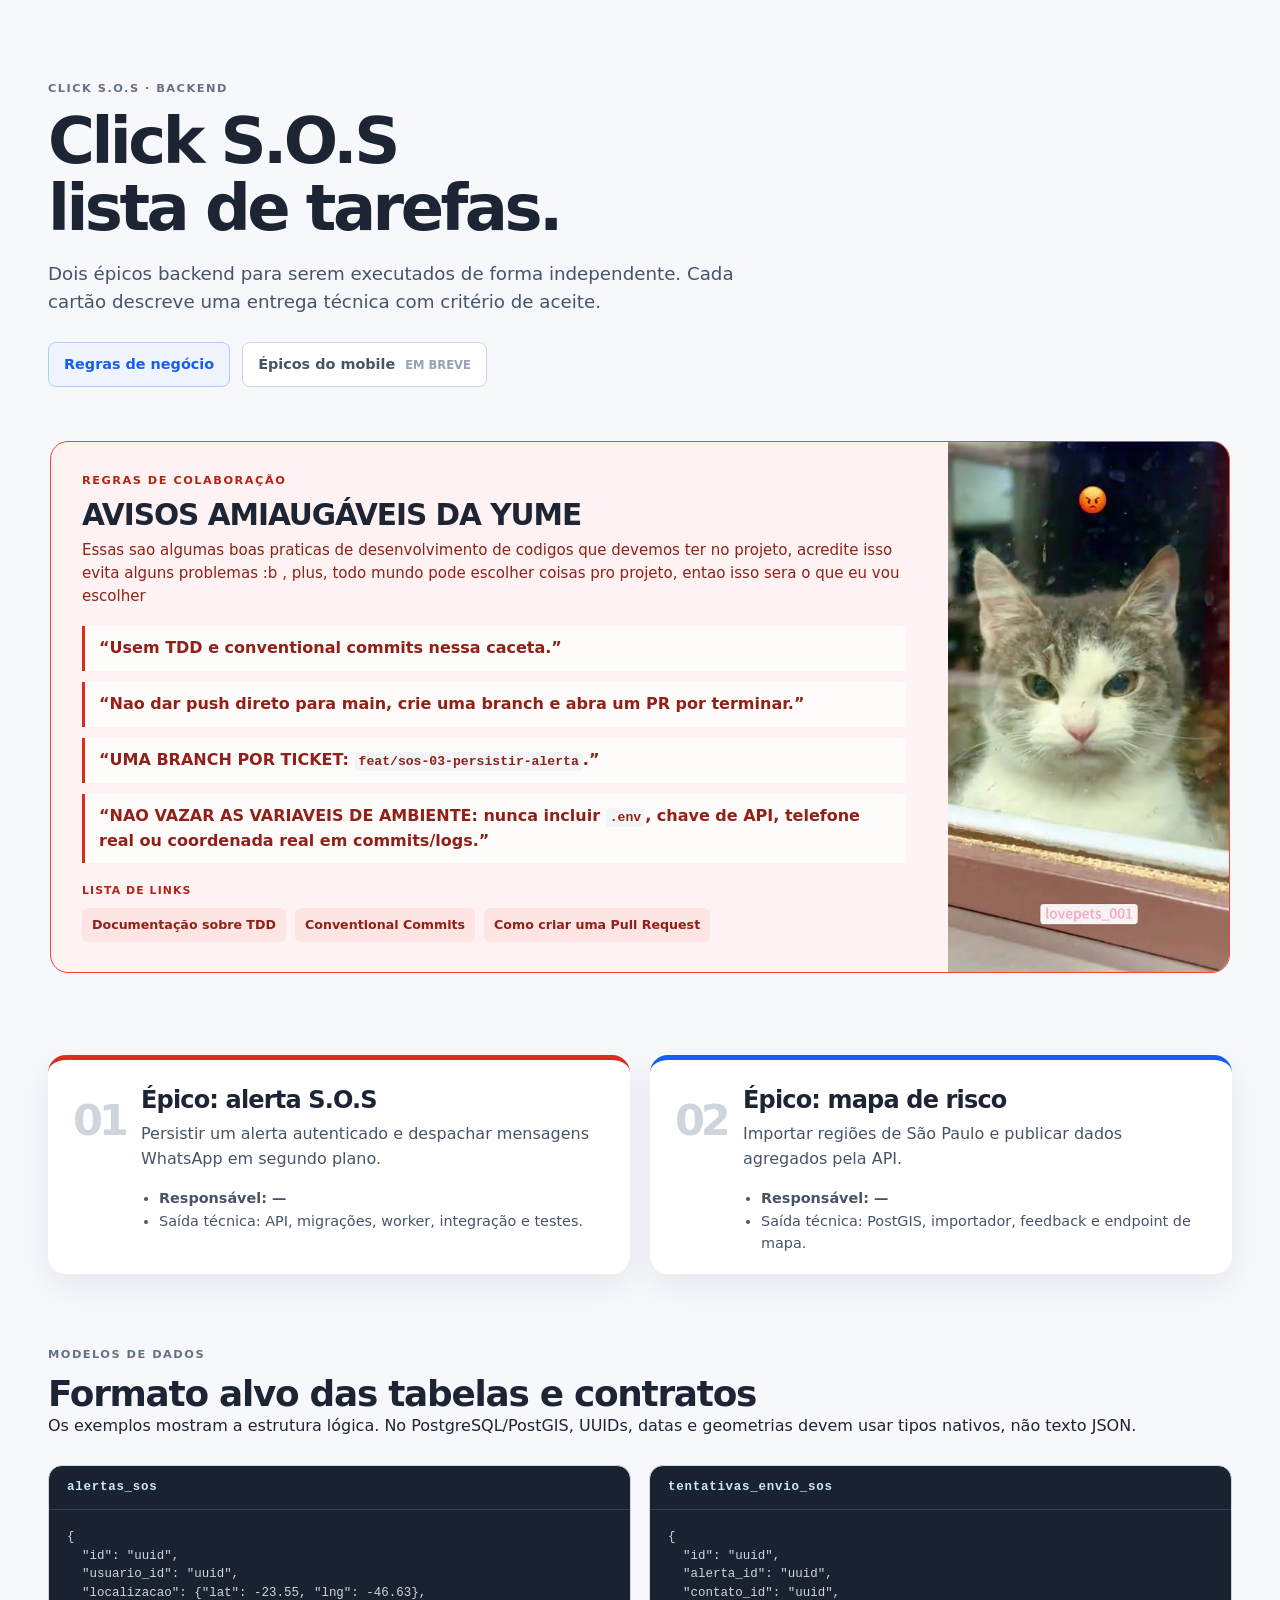
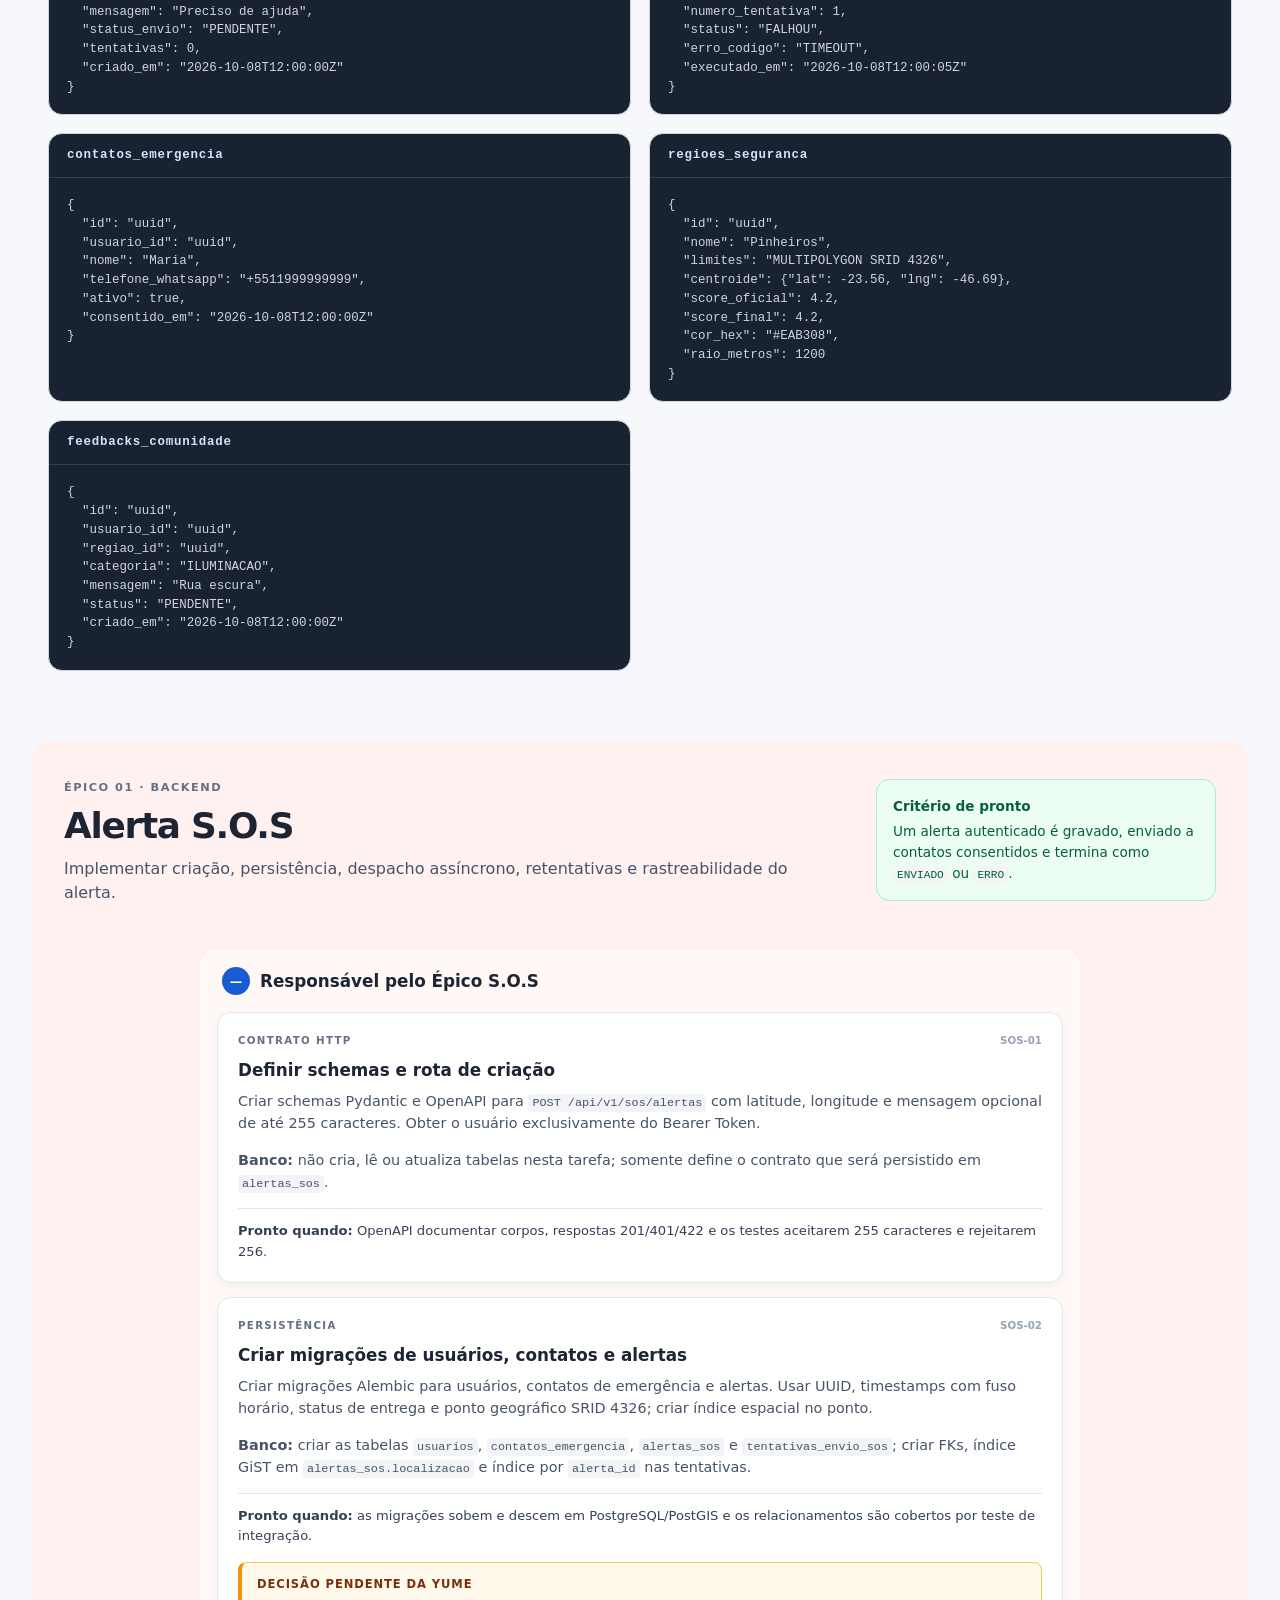
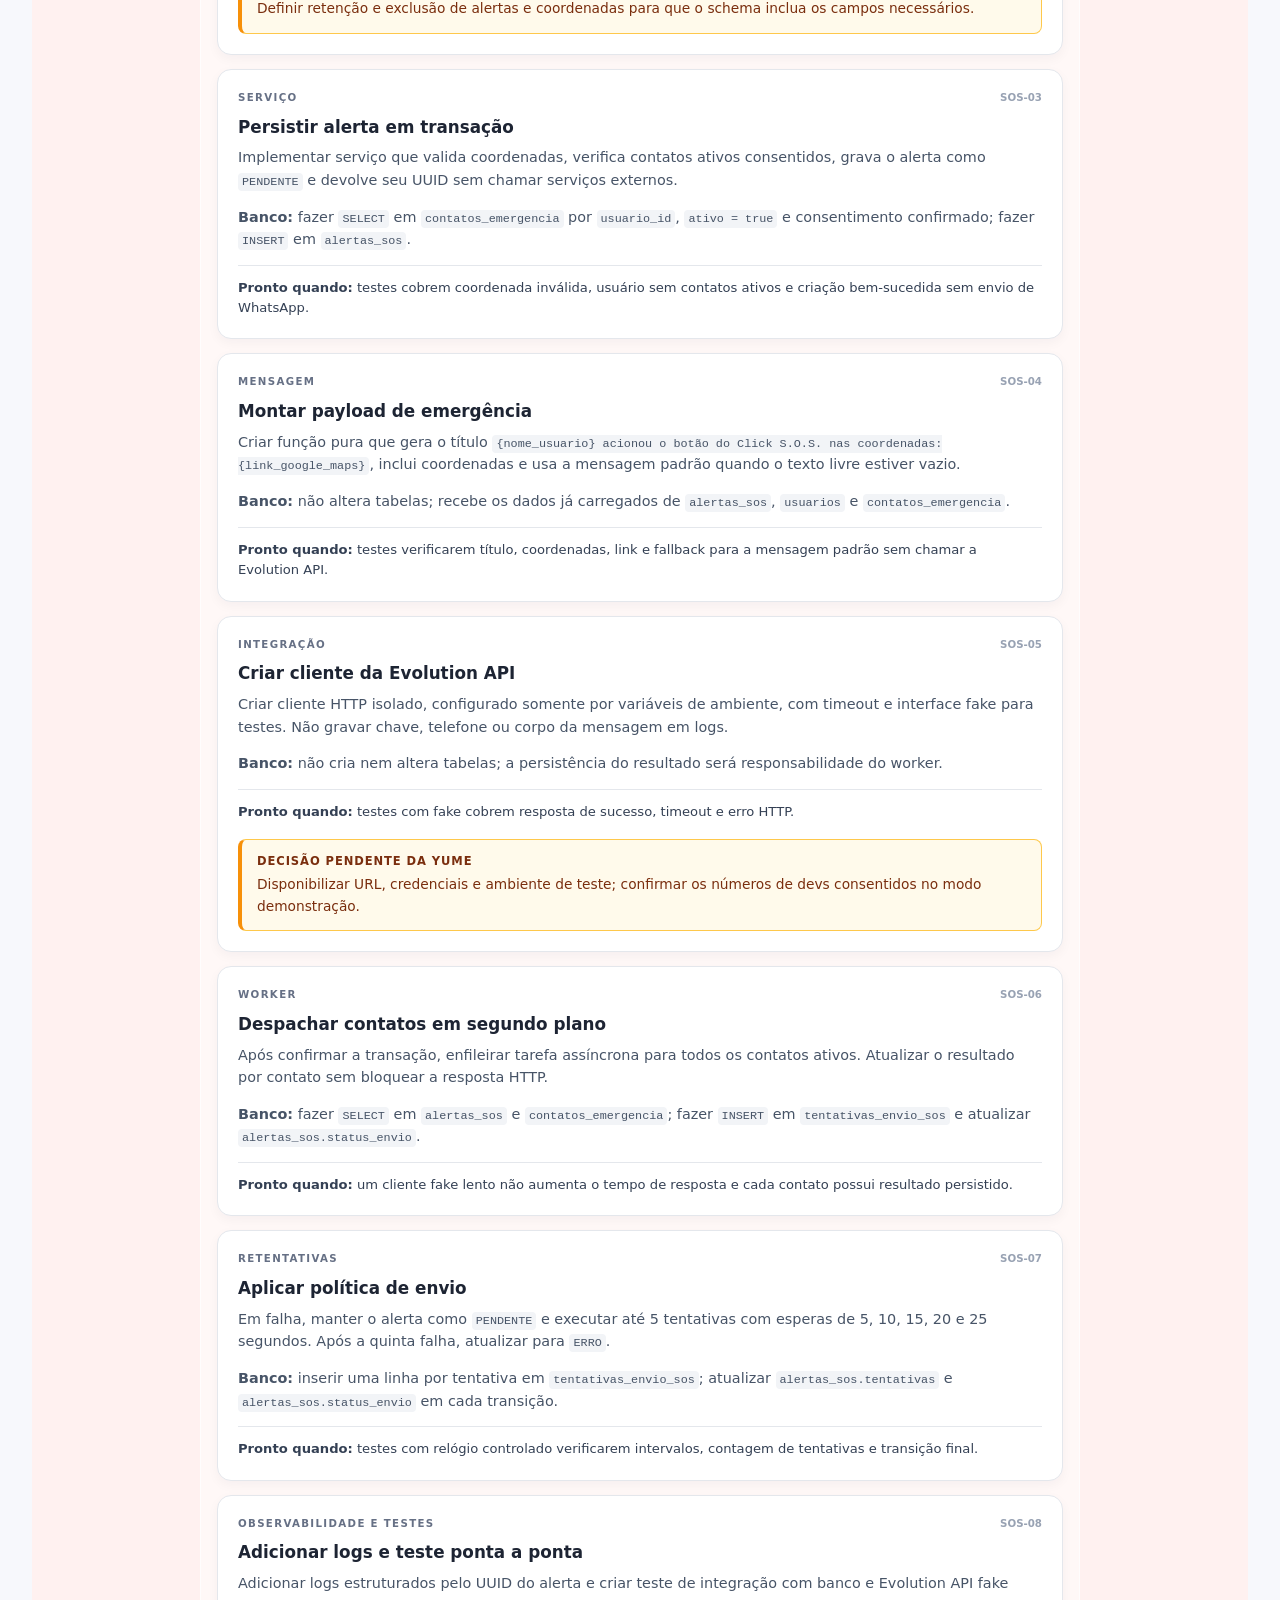
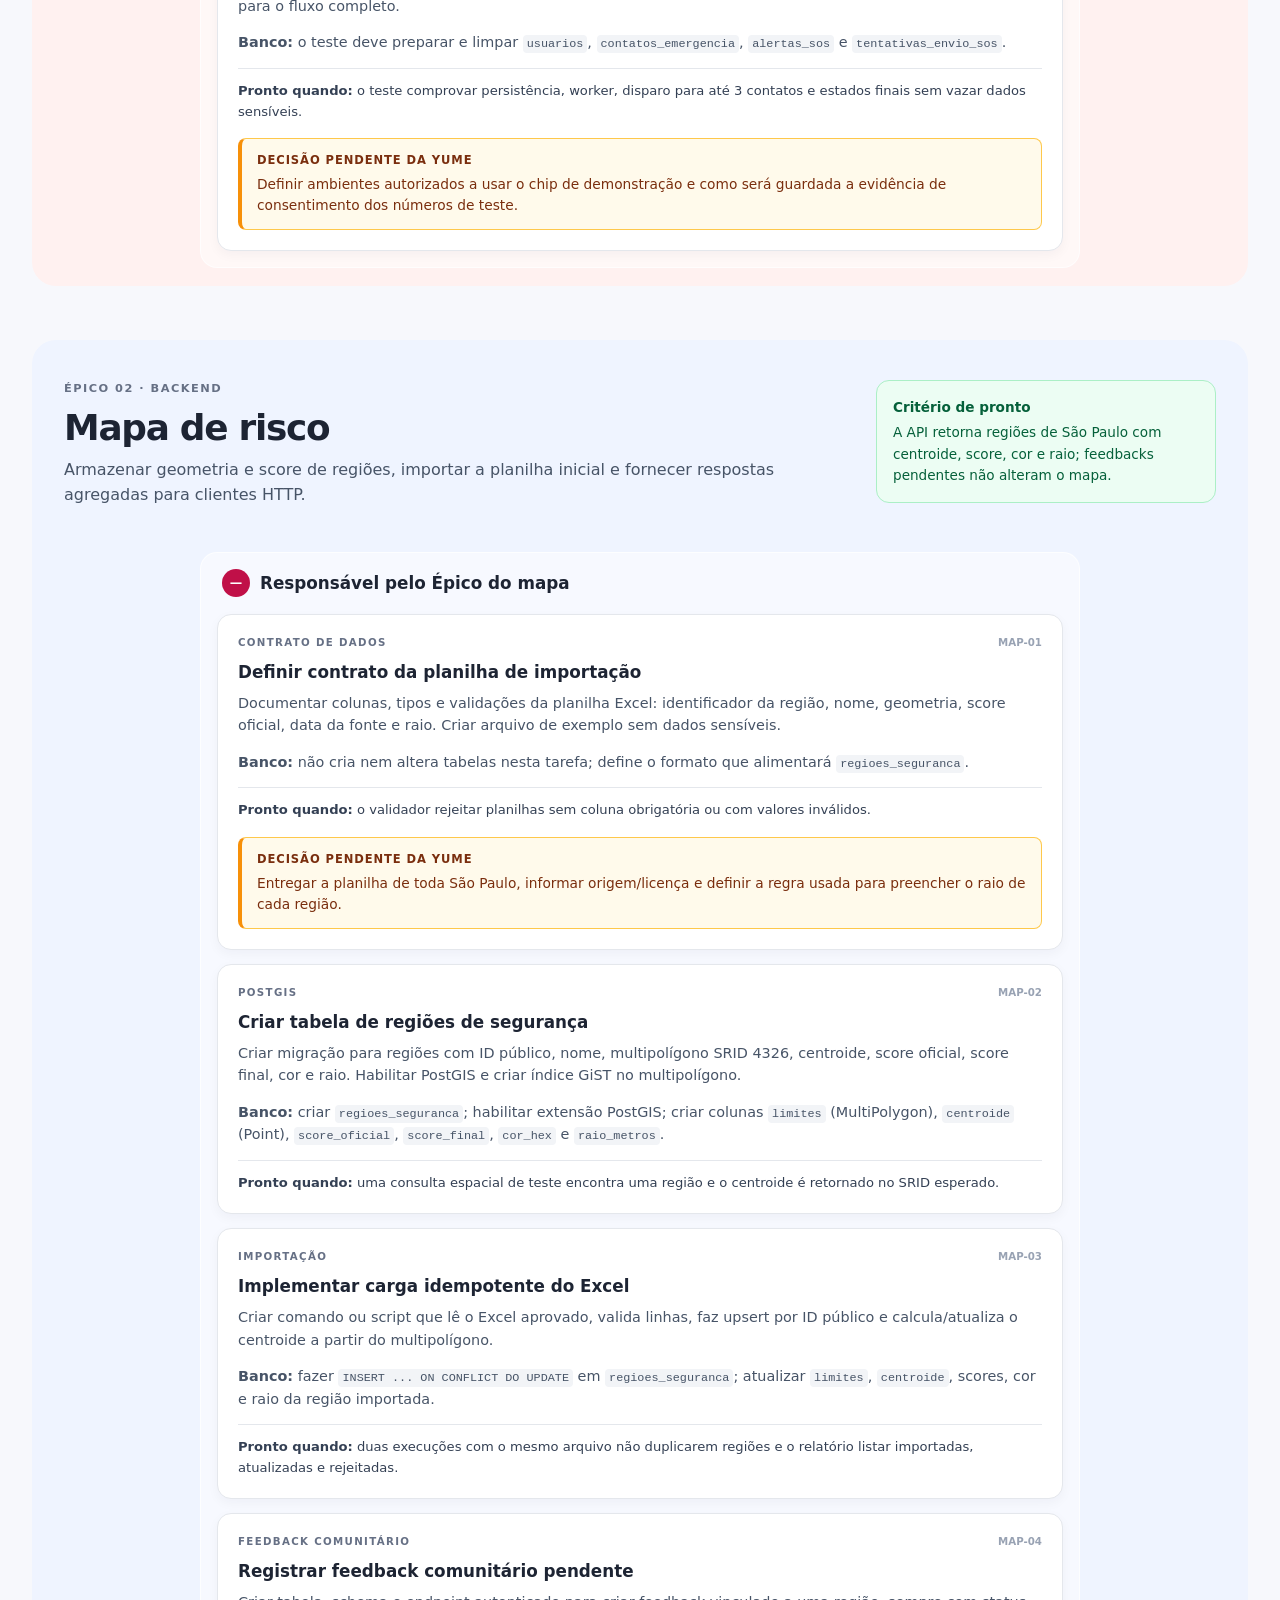
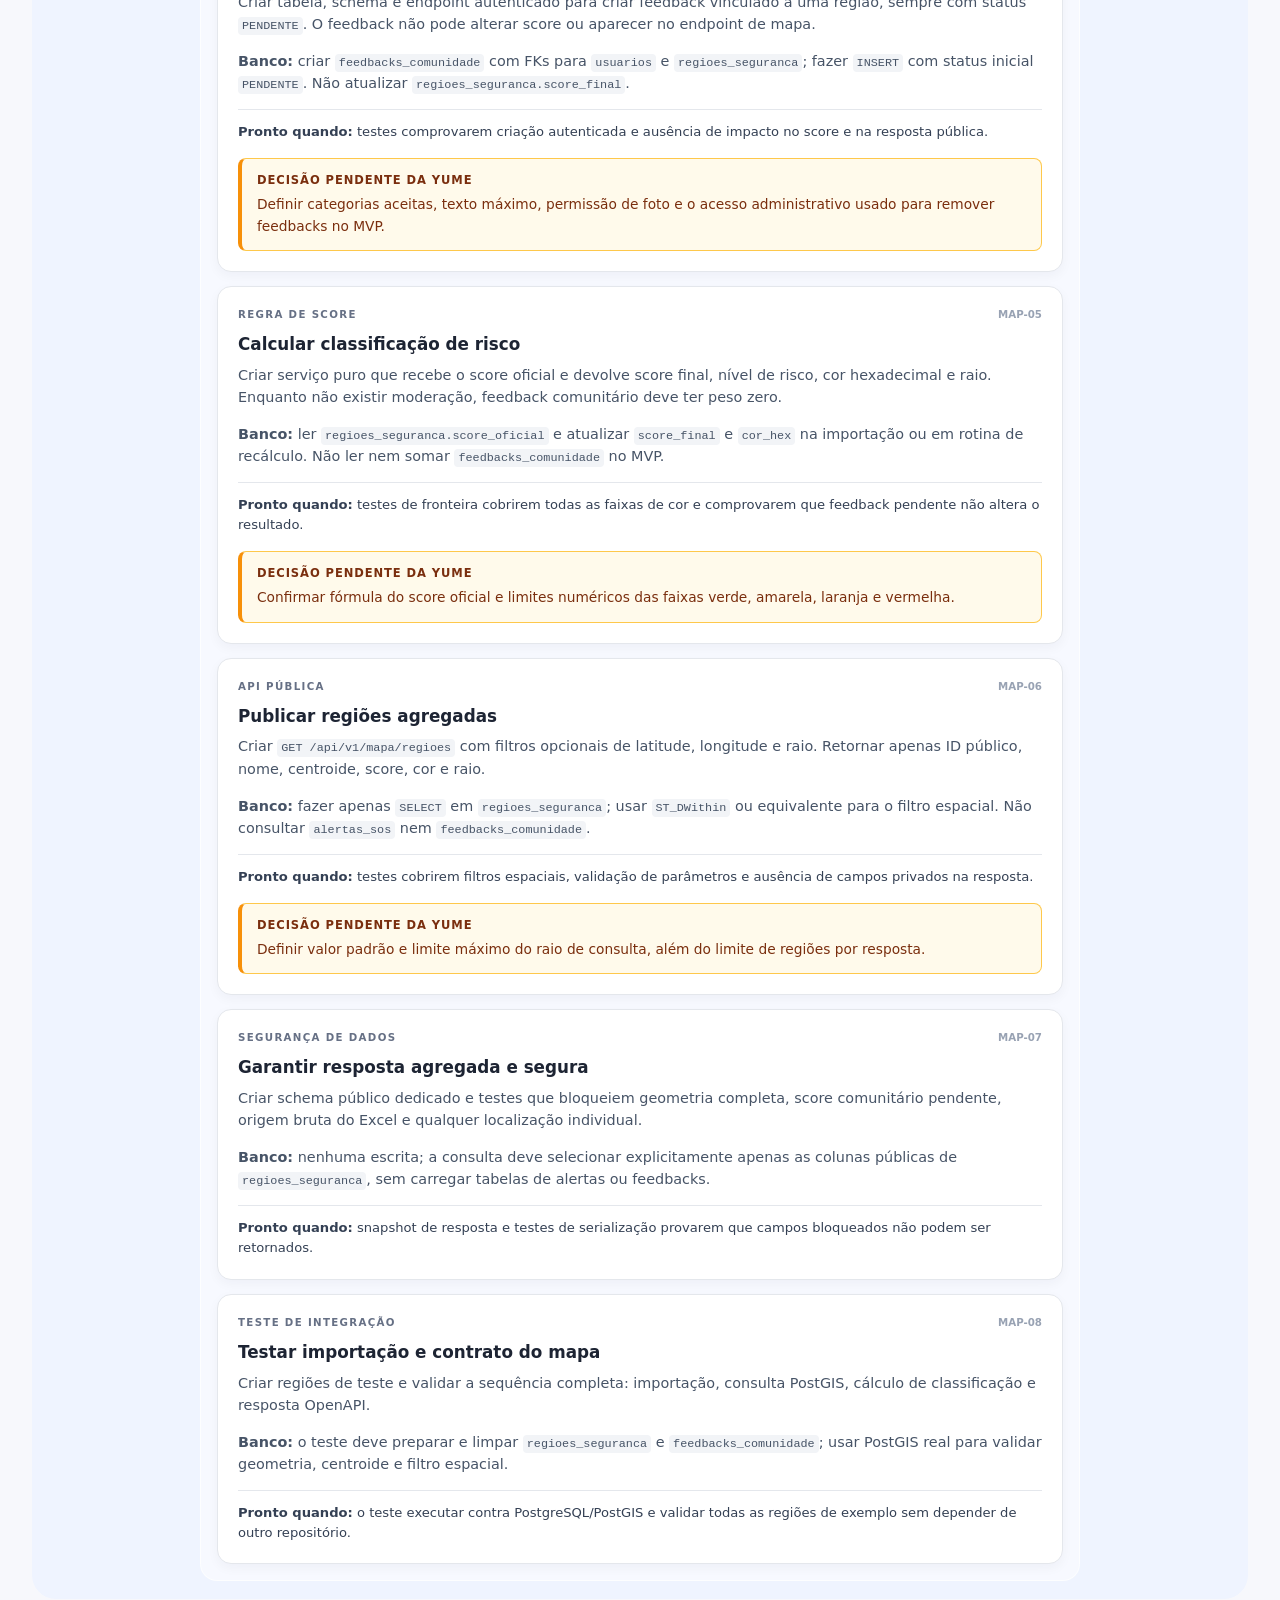
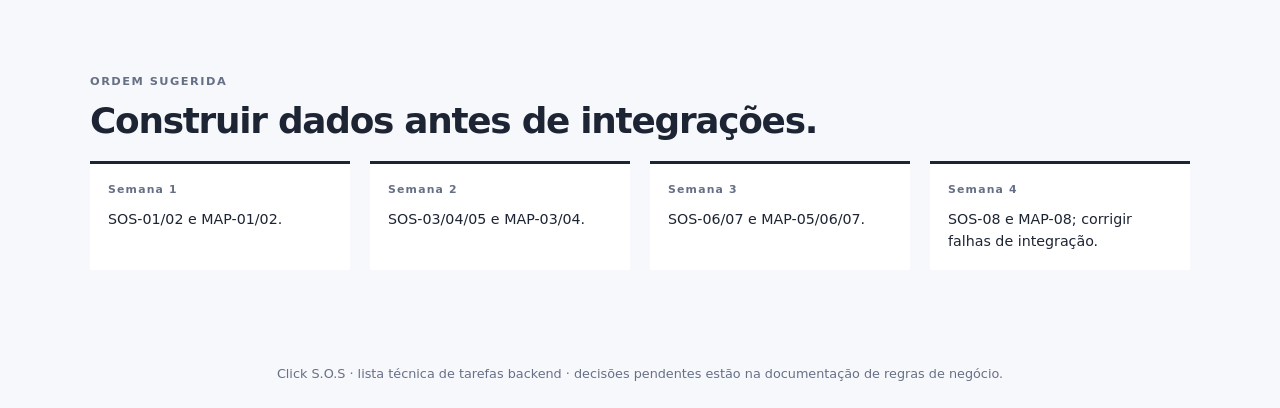
==== docs/index.html @ 384cfb2d "docs: define SOS message rules" ====
<!doctype html>
<html lang="pt-BR">
  <head>
    <meta charset="utf-8" />
    <meta name="viewport" content="width=device-width, initial-scale=1" />
    <title>Click S.O.S lista de tarefas</title>
    <link rel="stylesheet" href="styles.css" />
  </head>
  <body>
    <header class="hero">
      <p class="eyebrow">CLICK S.O.S · BACKEND</p>
      <h1>Click S.O.S<br />lista de tarefas.</h1>
      <p class="intro">Dois épicos backend para serem executados de forma independente. Cada cartão descreve uma entrega técnica com critério de aceite.</p>
      <nav class="document-links" aria-label="Documentações do projeto">
        <a href="business-rules.html">Regras de negócio</a>
        <a class="placeholder-link" href="#epicos-mobile">Épicos do mobile <span>em breve</span></a>
      </nav>
    </header>

    <main>
      <section class="yume-notice" aria-labelledby="yume-notice-title">
        <div class="yume-notice-content">
          <p class="eyebrow">REGRAS DE COLABORAÇÃO</p>
          <h2 id="yume-notice-title">AVISOS AMIAUGÁVEIS DA YUME</h2>
          <p class="yume-intro">Essas sao algumas boas praticas de desenvolvimento de codigos que devemos ter no projeto, acredite isso evita alguns problemas :b , plus, todo mundo pode escolher coisas pro projeto, entao isso sera o que eu vou escolher</p>
          <blockquote>“Usem TDD e conventional commits nessa caceta.”</blockquote>
          <blockquote>“Nao dar push direto para main, crie uma branch e abra um PR por terminar.”</blockquote>
          <blockquote>“UMA BRANCH POR TICKET: <code>feat/sos-03-persistir-alerta</code>.”</blockquote>
          <blockquote>“NAO VAZAR AS VARIAVEIS DE AMBIENTE: nunca incluir <code>.env</code>, chave de API, telefone real ou coordenada real em commits/logs.”</blockquote>
          <p class="links-label">LISTA DE LINKS</p>
          <div class="practice-links">
            <a href="https://martinfowler.com/bliki/TestDrivenDevelopment.html" target="_blank" rel="noreferrer">Documentação sobre TDD</a>
            <a href="https://www.conventionalcommits.org/en/v1.0.0/" target="_blank" rel="noreferrer">Conventional Commits</a>
            <a href="https://docs.github.com/en/pull-requests/how-tos/create-pull-requests/creating-a-pull-request" target="_blank" rel="noreferrer">Como criar uma Pull Request</a>
          </div>
        </div>
        <img src="assets/angry-cat.jpg" alt="Gatinho bravo observando as práticas de desenvolvimento" />
      </section>

      <section class="overview" aria-label="Visão geral da divisão">
        <article>
          <span class="number">01</span>
          <h2>Épico: alerta S.O.S</h2>
          <p>Persistir um alerta autenticado e despachar mensagens WhatsApp em segundo plano.</p>
          <ul><li><strong>Responsável: —</strong></li><li>Saída técnica: API, migrações, worker, integração e testes.</li></ul>
        </article>
        <article>
          <span class="number">02</span>
          <h2>Épico: mapa de risco</h2>
          <p>Importar regiões de São Paulo e publicar dados agregados pela API.</p>
          <ul><li><strong>Responsável: —</strong></li><li>Saída técnica: PostGIS, importador, feedback e endpoint de mapa.</li></ul>
        </article>
      </section>

      <section class="data-models" aria-labelledby="models-title">
        <div class="section-heading">
          <p class="eyebrow">MODELOS DE DADOS</p>
          <h2 id="models-title">Formato alvo das tabelas e contratos</h2>
          <p>Os exemplos mostram a estrutura lógica. No PostgreSQL/PostGIS, UUIDs, datas e geometrias devem usar tipos nativos, não texto JSON.</p>
        </div>
        <div class="model-grid">
          <article class="model-card"><h3>alertas_sos</h3><pre>{
  "id": "uuid",
  "usuario_id": "uuid",
  "localizacao": {"lat": -23.55, "lng": -46.63},
  "mensagem": "Preciso de ajuda",
  "status_envio": "PENDENTE",
  "tentativas": 0,
  "criado_em": "2026-10-08T12:00:00Z"
}</pre></article>
          <article class="model-card"><h3>tentativas_envio_sos</h3><pre>{
  "id": "uuid",
  "alerta_id": "uuid",
  "contato_id": "uuid",
  "numero_tentativa": 1,
  "status": "FALHOU",
  "erro_codigo": "TIMEOUT",
  "executado_em": "2026-10-08T12:00:05Z"
}</pre></article>
          <article class="model-card"><h3>contatos_emergencia</h3><pre>{
  "id": "uuid",
  "usuario_id": "uuid",
  "nome": "Maria",
  "telefone_whatsapp": "+5511999999999",
  "ativo": true,
  "consentido_em": "2026-10-08T12:00:00Z"
}</pre></article>
          <article class="model-card"><h3>regioes_seguranca</h3><pre>{
  "id": "uuid",
  "nome": "Pinheiros",
  "limites": "MULTIPOLYGON SRID 4326",
  "centroide": {"lat": -23.56, "lng": -46.69},
  "score_oficial": 4.2,
  "score_final": 4.2,
  "cor_hex": "#EAB308",
  "raio_metros": 1200
}</pre></article>
          <article class="model-card"><h3>feedbacks_comunidade</h3><pre>{
  "id": "uuid",
  "usuario_id": "uuid",
  "regiao_id": "uuid",
  "categoria": "ILUMINACAO",
  "mensagem": "Rua escura",
  "status": "PENDENTE",
  "criado_em": "2026-10-08T12:00:00Z"
}</pre></article>
        </div>
      </section>

      <section class="epic sos" aria-labelledby="sos-title">
        <div class="epic-heading">
          <div><p class="eyebrow">ÉPICO 01 · BACKEND</p><h2 id="sos-title">Alerta S.O.S</h2><p>Implementar criação, persistência, despacho assíncrono, retentativas e rastreabilidade do alerta.</p></div>
          <div class="success"><strong>Critério de pronto</strong><span>Um alerta autenticado é gravado, enviado a contatos consentidos e termina como <code>ENVIADO</code> ou <code>ERRO</code>.</span></div>
        </div>
        <div class="lanes solo"><div class="lane">
          <div class="lane-header"><span class="avatar a">—</span><h3>Responsável pelo Épico S.O.S</h3></div>

          <article class="task">
            <div class="task-meta"><span>CONTRATO HTTP</span><span>SOS-01</span></div>
            <h4>Definir schemas e rota de criação</h4>
            <p>Criar schemas Pydantic e OpenAPI para <code>POST /api/v1/sos/alertas</code> com latitude, longitude e mensagem opcional de até 255 caracteres. Obter o usuário exclusivamente do Bearer Token.</p>
            <p><strong>Banco:</strong> não cria, lê ou atualiza tabelas nesta tarefa; somente define o contrato que será persistido em <code>alertas_sos</code>.</p>
            <p class="done"><b>Pronto quando:</b> OpenAPI documentar corpos, respostas 201/401/422 e os testes aceitarem 255 caracteres e rejeitarem 256.</p>
          </article>

          <article class="task">
            <div class="task-meta"><span>PERSISTÊNCIA</span><span>SOS-02</span></div>
            <h4>Criar migrações de usuários, contatos e alertas</h4>
            <p>Criar migrações Alembic para usuários, contatos de emergência e alertas. Usar UUID, timestamps com fuso horário, status de entrega e ponto geográfico SRID 4326; criar índice espacial no ponto.</p>
            <p><strong>Banco:</strong> criar as tabelas <code>usuarios</code>, <code>contatos_emergencia</code>, <code>alertas_sos</code> e <code>tentativas_envio_sos</code>; criar FKs, índice GiST em <code>alertas_sos.localizacao</code> e índice por <code>alerta_id</code> nas tentativas.</p>
            <p class="done"><b>Pronto quando:</b> as migrações sobem e descem em PostgreSQL/PostGIS e os relacionamentos são cobertos por teste de integração.</p>
            <div class="yume-decision"><strong>Decisão pendente da Yume</strong><p>Definir retenção e exclusão de alertas e coordenadas para que o schema inclua os campos necessários.</p></div>
          </article>

          <article class="task">
            <div class="task-meta"><span>SERVIÇO</span><span>SOS-03</span></div>
            <h4>Persistir alerta em transação</h4>
            <p>Implementar serviço que valida coordenadas, verifica contatos ativos consentidos, grava o alerta como <code>PENDENTE</code> e devolve seu UUID sem chamar serviços externos.</p>
            <p><strong>Banco:</strong> fazer <code>SELECT</code> em <code>contatos_emergencia</code> por <code>usuario_id</code>, <code>ativo = true</code> e consentimento confirmado; fazer <code>INSERT</code> em <code>alertas_sos</code>.</p>
            <p class="done"><b>Pronto quando:</b> testes cobrem coordenada inválida, usuário sem contatos ativos e criação bem-sucedida sem envio de WhatsApp.</p>
          </article>

          <article class="task">
            <div class="task-meta"><span>MENSAGEM</span><span>SOS-04</span></div>
            <h4>Montar payload de emergência</h4>
            <p>Criar função pura que gera o título <code>{nome_usuario} acionou o botão do Click S.O.S. nas coordenadas: {link_google_maps}</code>, inclui coordenadas e usa a mensagem padrão quando o texto livre estiver vazio.</p>
            <p><strong>Banco:</strong> não altera tabelas; recebe os dados já carregados de <code>alertas_sos</code>, <code>usuarios</code> e <code>contatos_emergencia</code>.</p>
            <p class="done"><b>Pronto quando:</b> testes verificarem título, coordenadas, link e fallback para a mensagem padrão sem chamar a Evolution API.</p>
          </article>

          <article class="task">
            <div class="task-meta"><span>INTEGRAÇÃO</span><span>SOS-05</span></div>
            <h4>Criar cliente da Evolution API</h4>
            <p>Criar cliente HTTP isolado, configurado somente por variáveis de ambiente, com timeout e interface fake para testes. Não gravar chave, telefone ou corpo da mensagem em logs.</p>
            <p><strong>Banco:</strong> não cria nem altera tabelas; a persistência do resultado será responsabilidade do worker.</p>
            <p class="done"><b>Pronto quando:</b> testes com fake cobrem resposta de sucesso, timeout e erro HTTP.</p>
            <div class="yume-decision"><strong>Decisão pendente da Yume</strong><p>Disponibilizar URL, credenciais e ambiente de teste; confirmar os números de devs consentidos no modo demonstração.</p></div>
          </article>

          <article class="task">
            <div class="task-meta"><span>WORKER</span><span>SOS-06</span></div>
            <h4>Despachar contatos em segundo plano</h4>
            <p>Após confirmar a transação, enfileirar tarefa assíncrona para todos os contatos ativos. Atualizar o resultado por contato sem bloquear a resposta HTTP.</p>
            <p><strong>Banco:</strong> fazer <code>SELECT</code> em <code>alertas_sos</code> e <code>contatos_emergencia</code>; fazer <code>INSERT</code> em <code>tentativas_envio_sos</code> e atualizar <code>alertas_sos.status_envio</code>.</p>
            <p class="done"><b>Pronto quando:</b> um cliente fake lento não aumenta o tempo de resposta e cada contato possui resultado persistido.</p>
          </article>

          <article class="task">
            <div class="task-meta"><span>RETENTATIVAS</span><span>SOS-07</span></div>
            <h4>Aplicar política de envio</h4>
            <p>Em falha, manter o alerta como <code>PENDENTE</code> e executar até 5 tentativas com esperas de 5, 10, 15, 20 e 25 segundos. Após a quinta falha, atualizar para <code>ERRO</code>.</p>
            <p><strong>Banco:</strong> inserir uma linha por tentativa em <code>tentativas_envio_sos</code>; atualizar <code>alertas_sos.tentativas</code> e <code>alertas_sos.status_envio</code> em cada transição.</p>
            <p class="done"><b>Pronto quando:</b> testes com relógio controlado verificarem intervalos, contagem de tentativas e transição final.</p>
          </article>

          <article class="task">
            <div class="task-meta"><span>OBSERVABILIDADE E TESTES</span><span>SOS-08</span></div>
            <h4>Adicionar logs e teste ponta a ponta</h4>
            <p>Adicionar logs estruturados pelo UUID do alerta e criar teste de integração com banco e Evolution API fake para o fluxo completo.</p>
            <p><strong>Banco:</strong> o teste deve preparar e limpar <code>usuarios</code>, <code>contatos_emergencia</code>, <code>alertas_sos</code> e <code>tentativas_envio_sos</code>.</p>
            <p class="done"><b>Pronto quando:</b> o teste comprovar persistência, worker, disparo para até 3 contatos e estados finais sem vazar dados sensíveis.</p>
            <div class="yume-decision"><strong>Decisão pendente da Yume</strong><p>Definir ambientes autorizados a usar o chip de demonstração e como será guardada a evidência de consentimento dos números de teste.</p></div>
          </article>
        </div></div>
      </section>

      <section class="epic map" aria-labelledby="map-title">
        <div class="epic-heading">
          <div><p class="eyebrow">ÉPICO 02 · BACKEND</p><h2 id="map-title">Mapa de risco</h2><p>Armazenar geometria e score de regiões, importar a planilha inicial e fornecer respostas agregadas para clientes HTTP.</p></div>
          <div class="success"><strong>Critério de pronto</strong><span>A API retorna regiões de São Paulo com centroide, score, cor e raio; feedbacks pendentes não alteram o mapa.</span></div>
        </div>
        <div class="lanes solo"><div class="lane">
          <div class="lane-header"><span class="avatar b">—</span><h3>Responsável pelo Épico do mapa</h3></div>

          <article class="task">
            <div class="task-meta"><span>CONTRATO DE DADOS</span><span>MAP-01</span></div>
            <h4>Definir contrato da planilha de importação</h4>
            <p>Documentar colunas, tipos e validações da planilha Excel: identificador da região, nome, geometria, score oficial, data da fonte e raio. Criar arquivo de exemplo sem dados sensíveis.</p>
            <p><strong>Banco:</strong> não cria nem altera tabelas nesta tarefa; define o formato que alimentará <code>regioes_seguranca</code>.</p>
            <p class="done"><b>Pronto quando:</b> o validador rejeitar planilhas sem coluna obrigatória ou com valores inválidos.</p>
            <div class="yume-decision"><strong>Decisão pendente da Yume</strong><p>Entregar a planilha de toda São Paulo, informar origem/licença e definir a regra usada para preencher o raio de cada região.</p></div>
          </article>

          <article class="task">
            <div class="task-meta"><span>POSTGIS</span><span>MAP-02</span></div>
            <h4>Criar tabela de regiões de segurança</h4>
            <p>Criar migração para regiões com ID público, nome, multipolígono SRID 4326, centroide, score oficial, score final, cor e raio. Habilitar PostGIS e criar índice GiST no multipolígono.</p>
            <p><strong>Banco:</strong> criar <code>regioes_seguranca</code>; habilitar extensão PostGIS; criar colunas <code>limites</code> (MultiPolygon), <code>centroide</code> (Point), <code>score_oficial</code>, <code>score_final</code>, <code>cor_hex</code> e <code>raio_metros</code>.</p>
            <p class="done"><b>Pronto quando:</b> uma consulta espacial de teste encontra uma região e o centroide é retornado no SRID esperado.</p>
          </article>

          <article class="task">
            <div class="task-meta"><span>IMPORTAÇÃO</span><span>MAP-03</span></div>
            <h4>Implementar carga idempotente do Excel</h4>
            <p>Criar comando ou script que lê o Excel aprovado, valida linhas, faz upsert por ID público e calcula/atualiza o centroide a partir do multipolígono.</p>
            <p><strong>Banco:</strong> fazer <code>INSERT ... ON CONFLICT DO UPDATE</code> em <code>regioes_seguranca</code>; atualizar <code>limites</code>, <code>centroide</code>, scores, cor e raio da região importada.</p>
            <p class="done"><b>Pronto quando:</b> duas execuções com o mesmo arquivo não duplicarem regiões e o relatório listar importadas, atualizadas e rejeitadas.</p>
          </article>

          <article class="task">
            <div class="task-meta"><span>FEEDBACK COMUNITÁRIO</span><span>MAP-04</span></div>
            <h4>Registrar feedback comunitário pendente</h4>
            <p>Criar tabela, schema e endpoint autenticado para criar feedback vinculado a uma região, sempre com status <code>PENDENTE</code>. O feedback não pode alterar score ou aparecer no endpoint de mapa.</p>
            <p><strong>Banco:</strong> criar <code>feedbacks_comunidade</code> com FKs para <code>usuarios</code> e <code>regioes_seguranca</code>; fazer <code>INSERT</code> com status inicial <code>PENDENTE</code>. Não atualizar <code>regioes_seguranca.score_final</code>.</p>
            <p class="done"><b>Pronto quando:</b> testes comprovarem criação autenticada e ausência de impacto no score e na resposta pública.</p>
            <div class="yume-decision"><strong>Decisão pendente da Yume</strong><p>Definir categorias aceitas, texto máximo, permissão de foto e o acesso administrativo usado para remover feedbacks no MVP.</p></div>
          </article>

          <article class="task">
            <div class="task-meta"><span>REGRA DE SCORE</span><span>MAP-05</span></div>
            <h4>Calcular classificação de risco</h4>
            <p>Criar serviço puro que recebe o score oficial e devolve score final, nível de risco, cor hexadecimal e raio. Enquanto não existir moderação, feedback comunitário deve ter peso zero.</p>
            <p><strong>Banco:</strong> ler <code>regioes_seguranca.score_oficial</code> e atualizar <code>score_final</code> e <code>cor_hex</code> na importação ou em rotina de recálculo. Não ler nem somar <code>feedbacks_comunidade</code> no MVP.</p>
            <p class="done"><b>Pronto quando:</b> testes de fronteira cobrirem todas as faixas de cor e comprovarem que feedback pendente não altera o resultado.</p>
            <div class="yume-decision"><strong>Decisão pendente da Yume</strong><p>Confirmar fórmula do score oficial e limites numéricos das faixas verde, amarela, laranja e vermelha.</p></div>
          </article>

          <article class="task">
            <div class="task-meta"><span>API PÚBLICA</span><span>MAP-06</span></div>
            <h4>Publicar regiões agregadas</h4>
            <p>Criar <code>GET /api/v1/mapa/regioes</code> com filtros opcionais de latitude, longitude e raio. Retornar apenas ID público, nome, centroide, score, cor e raio.</p>
            <p><strong>Banco:</strong> fazer apenas <code>SELECT</code> em <code>regioes_seguranca</code>; usar <code>ST_DWithin</code> ou equivalente para o filtro espacial. Não consultar <code>alertas_sos</code> nem <code>feedbacks_comunidade</code>.</p>
            <p class="done"><b>Pronto quando:</b> testes cobrirem filtros espaciais, validação de parâmetros e ausência de campos privados na resposta.</p>
            <div class="yume-decision"><strong>Decisão pendente da Yume</strong><p>Definir valor padrão e limite máximo do raio de consulta, além do limite de regiões por resposta.</p></div>
          </article>

          <article class="task">
            <div class="task-meta"><span>SEGURANÇA DE DADOS</span><span>MAP-07</span></div>
            <h4>Garantir resposta agregada e segura</h4>
            <p>Criar schema público dedicado e testes que bloqueiem geometria completa, score comunitário pendente, origem bruta do Excel e qualquer localização individual.</p>
            <p><strong>Banco:</strong> nenhuma escrita; a consulta deve selecionar explicitamente apenas as colunas públicas de <code>regioes_seguranca</code>, sem carregar tabelas de alertas ou feedbacks.</p>
            <p class="done"><b>Pronto quando:</b> snapshot de resposta e testes de serialização provarem que campos bloqueados não podem ser retornados.</p>
          </article>

          <article class="task">
            <div class="task-meta"><span>TESTE DE INTEGRAÇÃO</span><span>MAP-08</span></div>
            <h4>Testar importação e contrato do mapa</h4>
            <p>Criar regiões de teste e validar a sequência completa: importação, consulta PostGIS, cálculo de classificação e resposta OpenAPI.</p>
            <p><strong>Banco:</strong> o teste deve preparar e limpar <code>regioes_seguranca</code> e <code>feedbacks_comunidade</code>; usar PostGIS real para validar geometria, centroide e filtro espacial.</p>
            <p class="done"><b>Pronto quando:</b> o teste executar contra PostgreSQL/PostGIS e validar todas as regiões de exemplo sem depender de outro repositório.</p>
          </article>
        </div></div>
      </section>

      <section class="sequence" aria-labelledby="sequence-title">
        <p class="eyebrow">ORDEM SUGERIDA</p>
        <h2 id="sequence-title">Construir dados antes de integrações.</h2>
        <ol>
          <li><span>Semana 1</span> SOS-01/02 e MAP-01/02.</li>
          <li><span>Semana 2</span> SOS-03/04/05 e MAP-03/04.</li>
          <li><span>Semana 3</span> SOS-06/07 e MAP-05/06/07.</li>
          <li><span>Semana 4</span> SOS-08 e MAP-08; corrigir falhas de integração.</li>
        </ol>
      </section>
    </main>

    <footer><p>Click S.O.S · lista técnica de tarefas backend · decisões pendentes estão na documentação de regras de negócio.</p></footer>
  </body>
</html>
---- docs/styles.css ----
:root {
  --ink: #1d2433;
  --muted: #667085;
  --paper: #f7f8fc;
  --white: #ffffff;
  --border: #e4e7ec;
  --sos: #d92d20;
  --sos-soft: #fff1f0;
  --map: #155eef;
  --map-soft: #eff4ff;
  --foundation: #7f56d9;
  --dev-a: #175cd3;
  --dev-b: #c01048;
  --review: #027a48;
  --shadow: 0 12px 32px rgb(16 24 40 / 7%);
}

* { box-sizing: border-box; }

body {
  margin: 0;
  color: var(--ink);
  background: var(--paper);
  font: 16px/1.55 Inter, ui-sans-serif, system-ui, -apple-system, BlinkMacSystemFont, "Segoe UI", sans-serif;
}

.hero, main, footer { max-width: 1400px; margin: auto; }

.hero {
  padding: 80px 48px 52px;
}

.eyebrow, .task-meta {
  margin: 0 0 10px;
  color: var(--muted);
  font-size: .71rem;
  font-weight: 800;
  letter-spacing: .13em;
}

h1, h2, h3, h4, p { margin-top: 0; }
h1 { margin-bottom: 18px; font-size: clamp(2.5rem, 5vw, 4.7rem); line-height: 1.05; letter-spacing: -.055em; }
h2 { font-size: clamp(1.7rem, 2.8vw, 2.65rem); line-height: 1.12; letter-spacing: -.035em; }
h3 { margin: 0; font-size: 1.05rem; }
h4 { margin-bottom: 9px; font-size: 1.05rem; line-height: 1.25; }
.intro { max-width: 730px; color: #475467; font-size: 1.14rem; }
a { color: #155eef; font-weight: 700; }.back-link { margin: 24px 0 0; }.rules-hero { padding-bottom: 38px; }
.document-links { display: flex; flex-wrap: wrap; gap: 12px; margin-top: 26px; }.document-links a { padding: 10px 15px; border: 1px solid #b2ccff; border-radius: 8px; background: #eff4ff; text-decoration: none; font-size: .9rem; transition: transform .16s ease, box-shadow .16s ease, background .16s ease; }.document-links a:hover { background: #dbe9ff; box-shadow: 0 5px 12px rgb(21 94 239 / 18%); transform: translateY(-2px); }.document-links .placeholder-link { color: #475467; border-color: #d0d5dd; background: var(--white); }.document-links .placeholder-link:hover { background: #f9fafb; box-shadow: 0 5px 12px rgb(16 24 40 / 10%); }.placeholder-link span { margin-left: 5px; color: #98a2b3; font-size: .72rem; font-weight: 700; text-transform: uppercase; }

.yume-notice { display: grid; grid-template-columns: minmax(0, 1.7fr) minmax(210px, .55fr); gap: 30px; max-width: 1180px; margin: 2px auto 30px; overflow: hidden; border: 1px solid #f04438; border-radius: 18px; background: #fef3f2; }.yume-notice-content { padding: 30px 12px 30px 31px; }.yume-notice .eyebrow { color: #b42318; }.yume-notice h2 { margin-bottom: 6px; font-size: 1.85rem; }.yume-intro { margin-bottom: 18px; color: #912018; font-size: .94rem; }.yume-notice blockquote { margin: 11px 0; padding: 10px 14px; border-left: 3px solid #d92d20; background: rgb(255 255 255 / 70%); color: #912018; font-size: 1rem; font-weight: 700; }.links-label { color: #b42318; font-size: .68rem; font-weight: 800; letter-spacing: .1em; margin: 20px 0 8px; }.practice-links { display: flex; flex-wrap: wrap; gap: 9px; }.practice-links a { padding: 7px 10px; border-radius: 6px; background: #fee4e2; color: #912018; font-size: .79rem; text-decoration: none; transition: transform .16s ease, background .16s ease, box-shadow .16s ease; }.practice-links a:hover { background: #fecdca; box-shadow: 0 4px 10px rgb(180 35 24 / 18%); transform: translateY(-2px); }.yume-notice img { width: 100%; height: 100%; min-height: 280px; justify-self: end; object-fit: cover; object-position: center; filter: saturate(.94) contrast(1.04); }

.overview { display: grid; grid-template-columns: repeat(2, 1fr); gap: 20px; padding: 52px 48px; }
.overview article { position: relative; min-height: 190px; padding: 27px 27px 20px 93px; border-radius: 18px; background: var(--white); box-shadow: var(--shadow); }
.overview article:first-child { border-top: 5px solid var(--sos); }.overview article:last-child { border-top: 5px solid var(--map); }
.overview h2 { margin-bottom: 8px; font-size: 1.5rem; }.overview p { color: #475467; }.overview ul { margin: 14px 0 0; padding-left: 18px; color: #475467; font-size: .9rem; }
.number { position: absolute; top: 27px; left: 25px; color: #d0d5dd; font-size: 2.7rem; font-weight: 900; letter-spacing: -.1em; }

.data-models { padding: 20px 48px 52px; }.model-grid { display: grid; grid-template-columns: repeat(2, minmax(0, 1fr)); gap: 18px; max-width: 1280px; margin: auto; }.model-card { overflow: hidden; border: 1px solid #d0d5dd; border-radius: 14px; background: #182230; }.model-card h3 { margin: 0; padding: 14px 18px; color: #d0e5ff; border-bottom: 1px solid #344054; font: 800 .78rem/1.2 "SFMono-Regular", Consolas, monospace; letter-spacing: .06em; }.model-card pre { margin: 0; padding: 18px; overflow-x: auto; color: #d0d5dd; font: .78rem/1.5 "SFMono-Regular", Consolas, monospace; }

.epic { margin: 16px 32px 54px; padding: 40px 16px 18px; border-radius: 24px; }.epic.sos { background: var(--sos-soft); }.epic.map { background: var(--map-soft); }
.epic-heading { display: flex; justify-content: space-between; gap: 32px; align-items: flex-start; max-width: 1280px; margin: 0 auto 28px; padding: 0 16px; }.epic-heading > div:first-child { max-width: 740px; }.epic-heading h2 { margin-bottom: 10px; }.epic-heading > div:first-child > p:last-child { color: #475467; }
.success { flex: 0 1 340px; padding: 16px; border: 1px solid #abefc6; border-radius: 13px; background: #ecfdf3; color: #05603a; font-size: .85rem; }.success strong, .success span { display: block; }.success span { margin-top: 4px; }

.lanes { display: grid; grid-template-columns: repeat(2, minmax(0, 1fr)); gap: 22px; max-width: 1280px; margin: auto; }
.lanes.solo { grid-template-columns: minmax(0, 880px); justify-content: center; }
.lane { padding: 16px; border: 1px solid rgb(255 255 255 / 70%); border-radius: 17px; background: rgb(255 255 255 / 48%); }.lane-header { display: flex; align-items: center; gap: 10px; margin: 0 5px 17px; }.avatar { display: grid; place-items: center; width: 28px; height: 28px; border-radius: 50%; color: white; font-size: .78rem; font-weight: 800; }.avatar.a { background: var(--dev-a); }.avatar.b { background: var(--dev-b); }

.task { margin-bottom: 14px; padding: 20px; border: 1px solid var(--border); border-radius: 14px; background: var(--white); box-shadow: 0 4px 12px rgb(16 24 40 / 4%); }.task:last-child { margin-bottom: 0; }.task p { color: #475467; font-size: .9rem; }.task ul { margin: 0 0 15px; padding-left: 19px; color: #475467; font-size: .87rem; }.task-meta { display: flex; justify-content: space-between; margin-bottom: 11px; font-size: .64rem; }.task-meta span:last-child { color: #98a2b3; letter-spacing: normal; }.foundation-card { border-left: 4px solid var(--foundation); }.review-card { border-left: 4px solid var(--review); }.done { margin: 0 !important; padding-top: 12px; border-top: 1px solid var(--border); color: #344054 !important; font-size: .82rem !important; } code { padding: 2px 4px; border-radius: 4px; background: #f2f4f7; font-family: "SFMono-Regular", Consolas, monospace; font-size: .82em; }
.yume-decision { margin-top: 16px; padding: 13px 15px; border: 1px solid #fec84b; border-left: 4px solid #f79009; border-radius: 8px; background: #fffaeb; }.yume-decision strong { display: block; color: #7a2e0e; font-size: .72rem; letter-spacing: .08em; text-transform: uppercase; }.yume-decision p { margin: 4px 0 0; color: #7a2e0e; font-size: .86rem; }

.sequence { max-width: 1180px; margin: 20px auto 50px; padding: 20px 40px; }.sequence h2 { margin-bottom: 20px; }.sequence ol { display: grid; grid-template-columns: repeat(4, 1fr); gap: 20px; margin: 0; padding: 0; list-style: none; }.sequence li { padding: 18px; border-top: 3px solid var(--ink); background: var(--white); font-size: .89rem; }.sequence li span { display: block; margin-bottom: 9px; color: var(--muted); font-size: .68rem; font-weight: 800; letter-spacing: .11em; }

.tech-lead { padding: 48px; background: #101828; color: var(--white); }.tech-lead-heading { max-width: 780px; margin: 0 auto 26px; text-align: center; }.tech-lead h2 { margin-bottom: 12px; }.tech-lead .eyebrow { color: #9fb4ff; }.tech-lead-heading > p:last-child { color: #d0d5dd; }.lead-grid { display: grid; grid-template-columns: repeat(3, minmax(0, 1fr)); gap: 16px; max-width: 1280px; margin: auto; }.lead-task { padding: 21px; border: 1px solid #344054; border-radius: 14px; background: #182230; }.lead-task > span { color: #9fb4ff; font-size: .7rem; font-weight: 800; letter-spacing: .12em; }.lead-task h3 { margin: 9px 0 7px; font-size: 1rem; }.lead-task p { margin: 0; color: #d0d5dd; font-size: .86rem; }

.answers { padding: 12px 48px 54px; }.section-heading { max-width: 1280px; margin: 0 auto 26px; }.section-heading h2 { margin-bottom: 0; }.answer-grid { display: grid; grid-template-columns: repeat(2, minmax(0, 1fr)); gap: 18px; max-width: 1280px; margin: auto; }.answer-card { padding: 24px; border: 1px solid var(--border); border-top: 4px solid var(--map); border-radius: 14px; background: var(--white); box-shadow: 0 4px 12px rgb(16 24 40 / 4%); }.answer-id { color: var(--map); font-size: .7rem; font-weight: 800; letter-spacing: .12em; }.answer-card h3 { margin: 9px 0 11px; font-size: 1.18rem; }.answer-card p { margin-bottom: 10px; color: #475467; font-size: .91rem; }.answer-card p:last-child { margin-bottom: 0; }.pending { padding: 10px 12px; border-radius: 8px; background: #fffaeb; color: #7a2e0e !important; }
.note { padding: 10px 12px; border-radius: 8px; background: #eff4ff; color: #1d3f72 !important; }

.questions { display: grid; grid-template-columns: .75fr 1.25fr; gap: 35px; padding: 44px 48px 54px; color: var(--white); background: #344054; }.questions h2 { margin-bottom: 0; }.questions .eyebrow { color: #b2ccff; }.questions ol { margin: 0; padding-left: 23px; }.questions li { padding: 8px 0 8px 6px; border-bottom: 1px solid #475467; color: #eaecf0; font-size: .93rem; }.questions li:last-child { border-bottom: none; }

footer { padding: 24px 48px; color: #667085; font-size: .8rem; text-align: center; } footer p { margin: 0; }

@media (max-width: 900px) {
  .overview, .lanes, .lead-grid, .questions, .answer-grid, .model-grid, .yume-notice { grid-template-columns: 1fr; }
  .hero { padding: 54px 24px 40px; }.overview { padding: 34px 24px; }.yume-notice { margin: 0 24px 30px; }.yume-notice-content { padding: 27px 24px; }.yume-notice img { min-height: 220px; max-height: 330px; object-position: center 40%; }.epic { margin-inline: 0; border-radius: 0; }.epic-heading { display: block; }.success { margin-top: 18px; }.sequence { padding: 20px 24px; }.sequence ol { grid-template-columns: 1fr 1fr; }.tech-lead, .questions { padding: 40px 24px; } footer { padding-inline: 24px; }
}

@media (max-width: 520px) { .sequence ol { grid-template-columns: 1fr; }.overview article { padding-left: 25px; }.number { position: static; display: block; margin-bottom: 10px; }.task { padding: 16px; } }
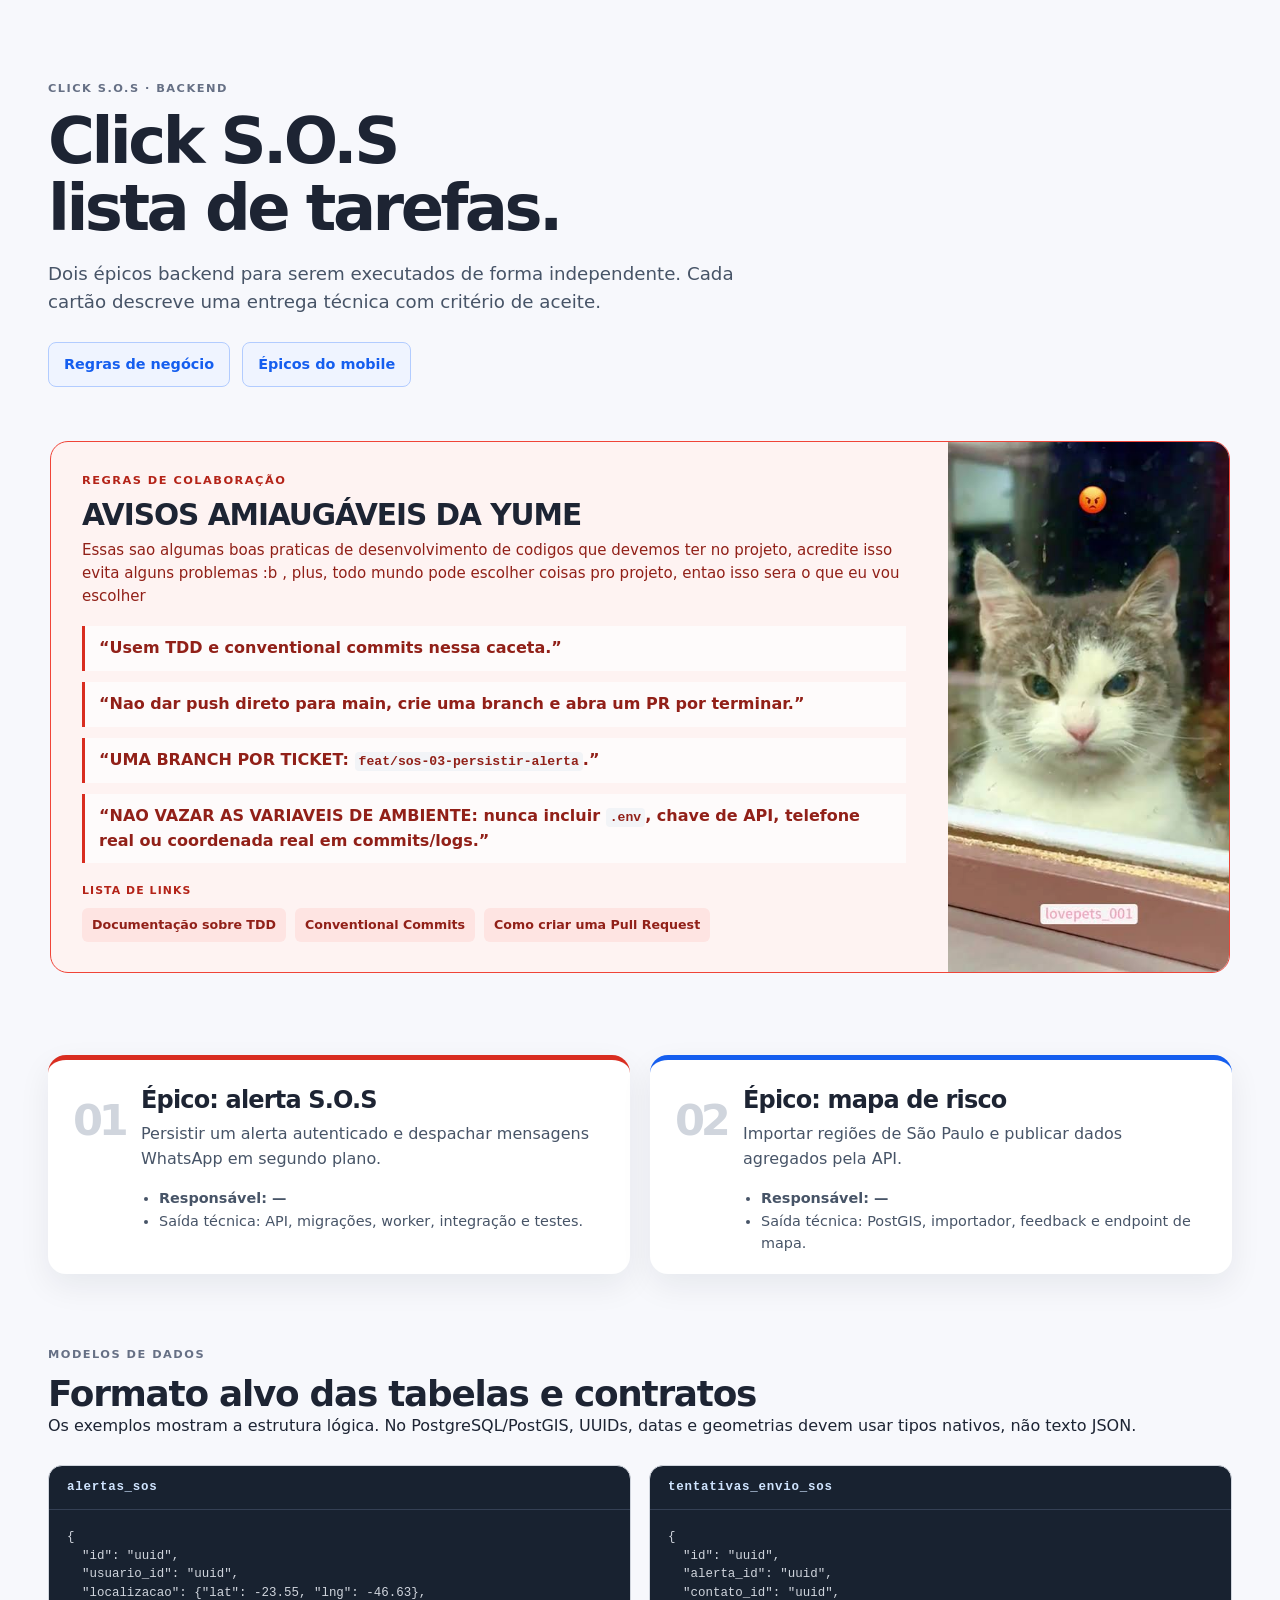
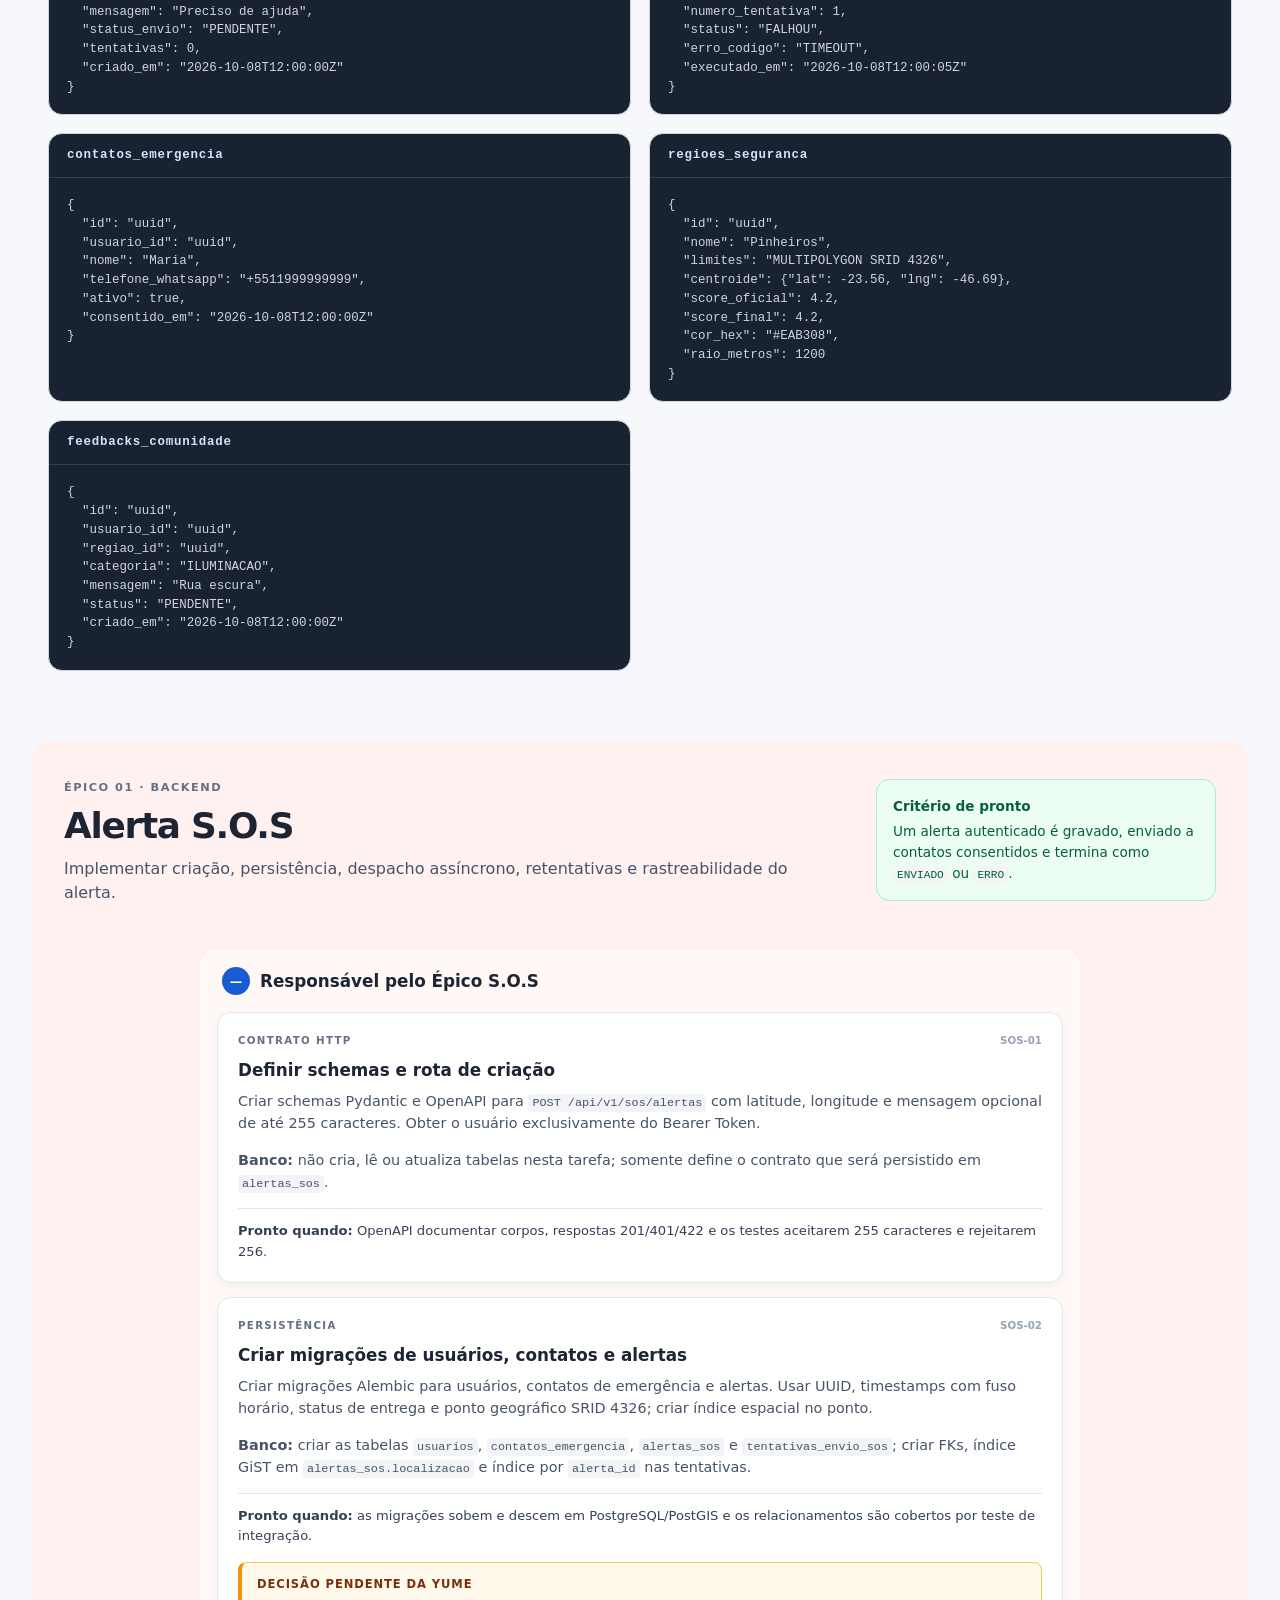
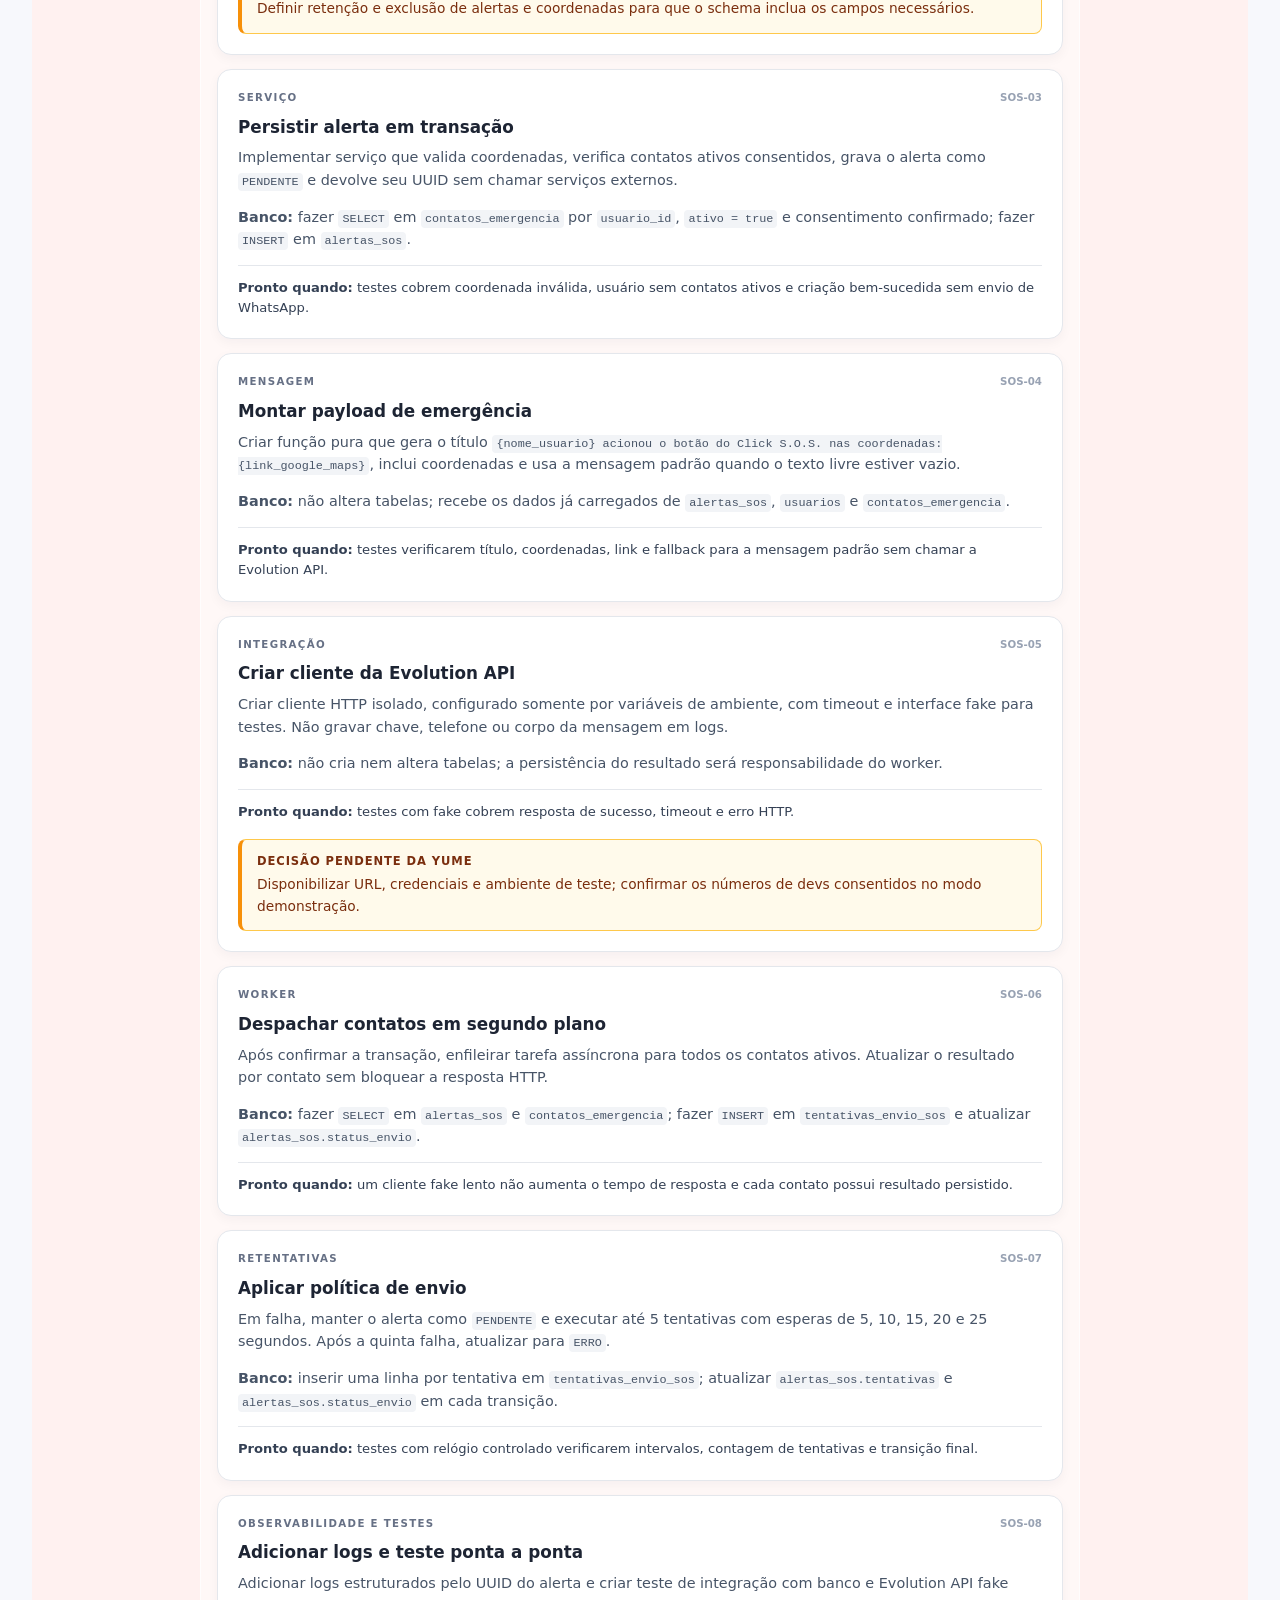
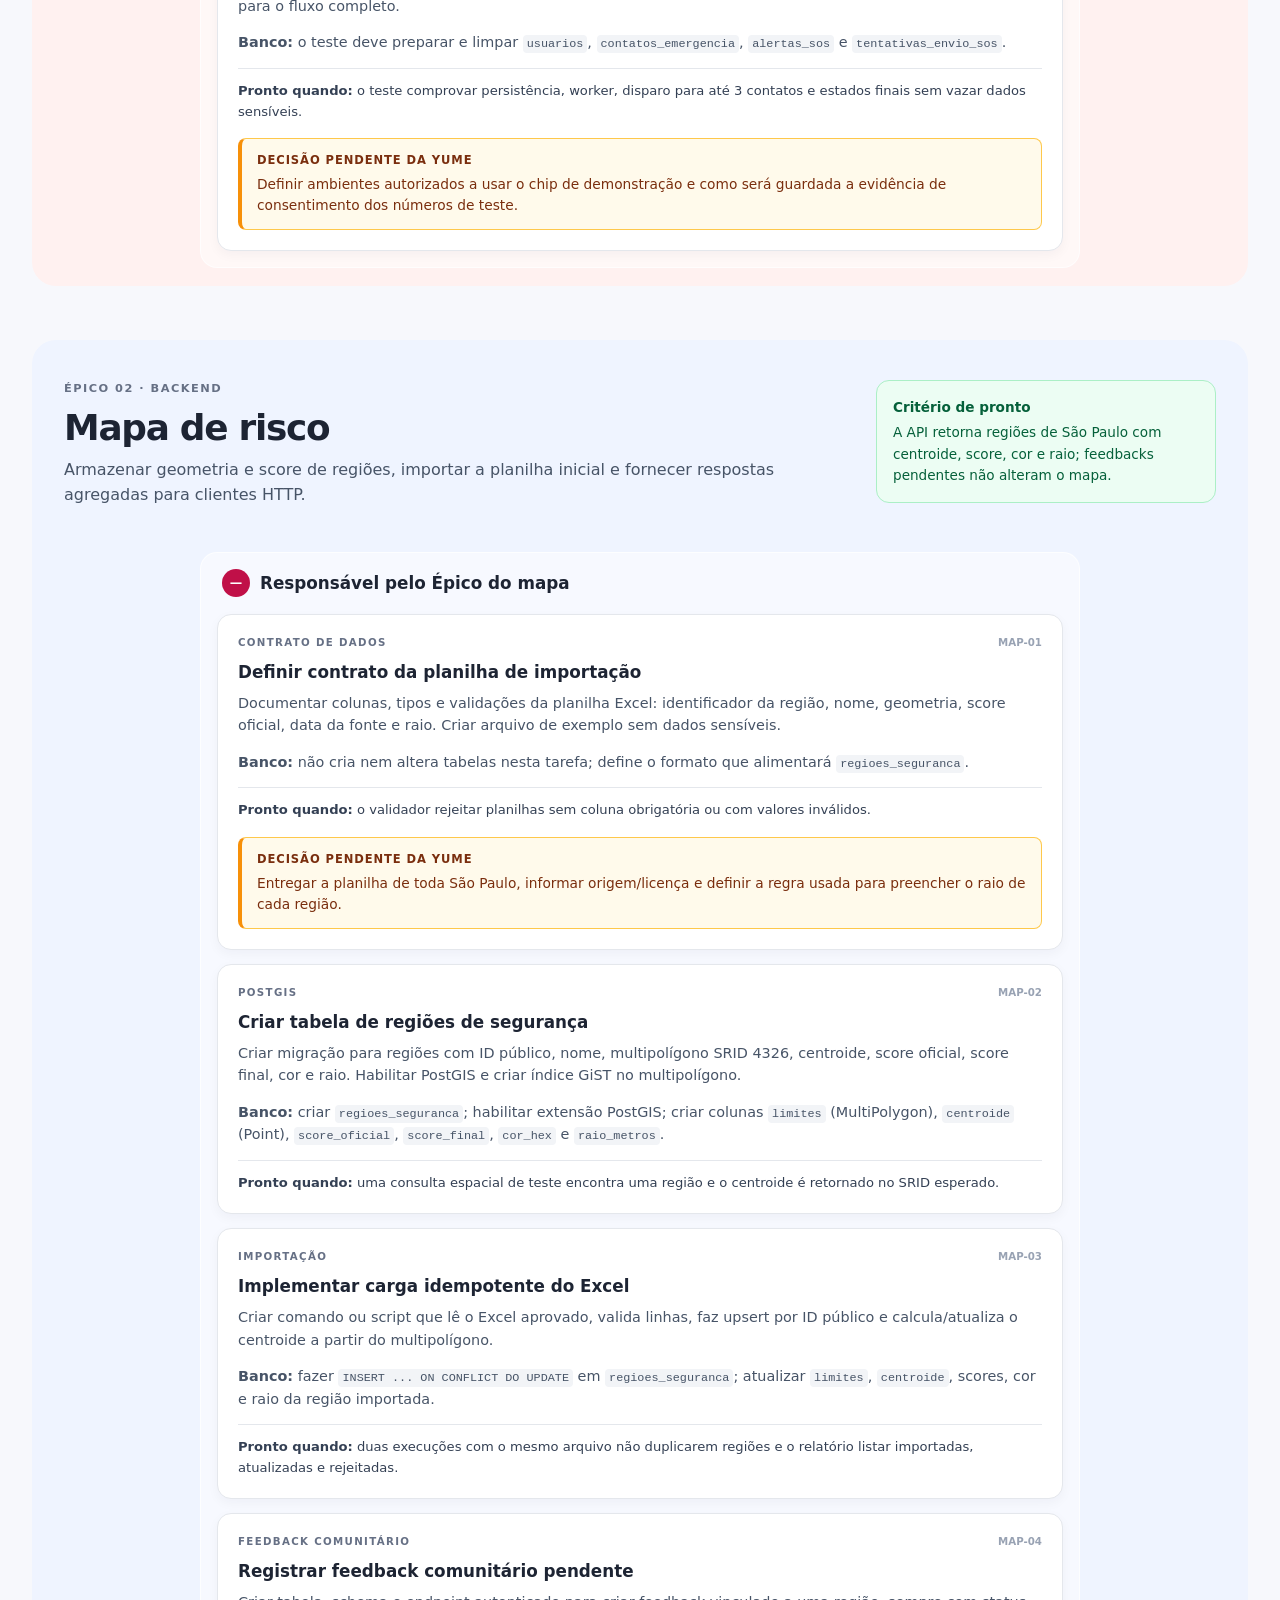
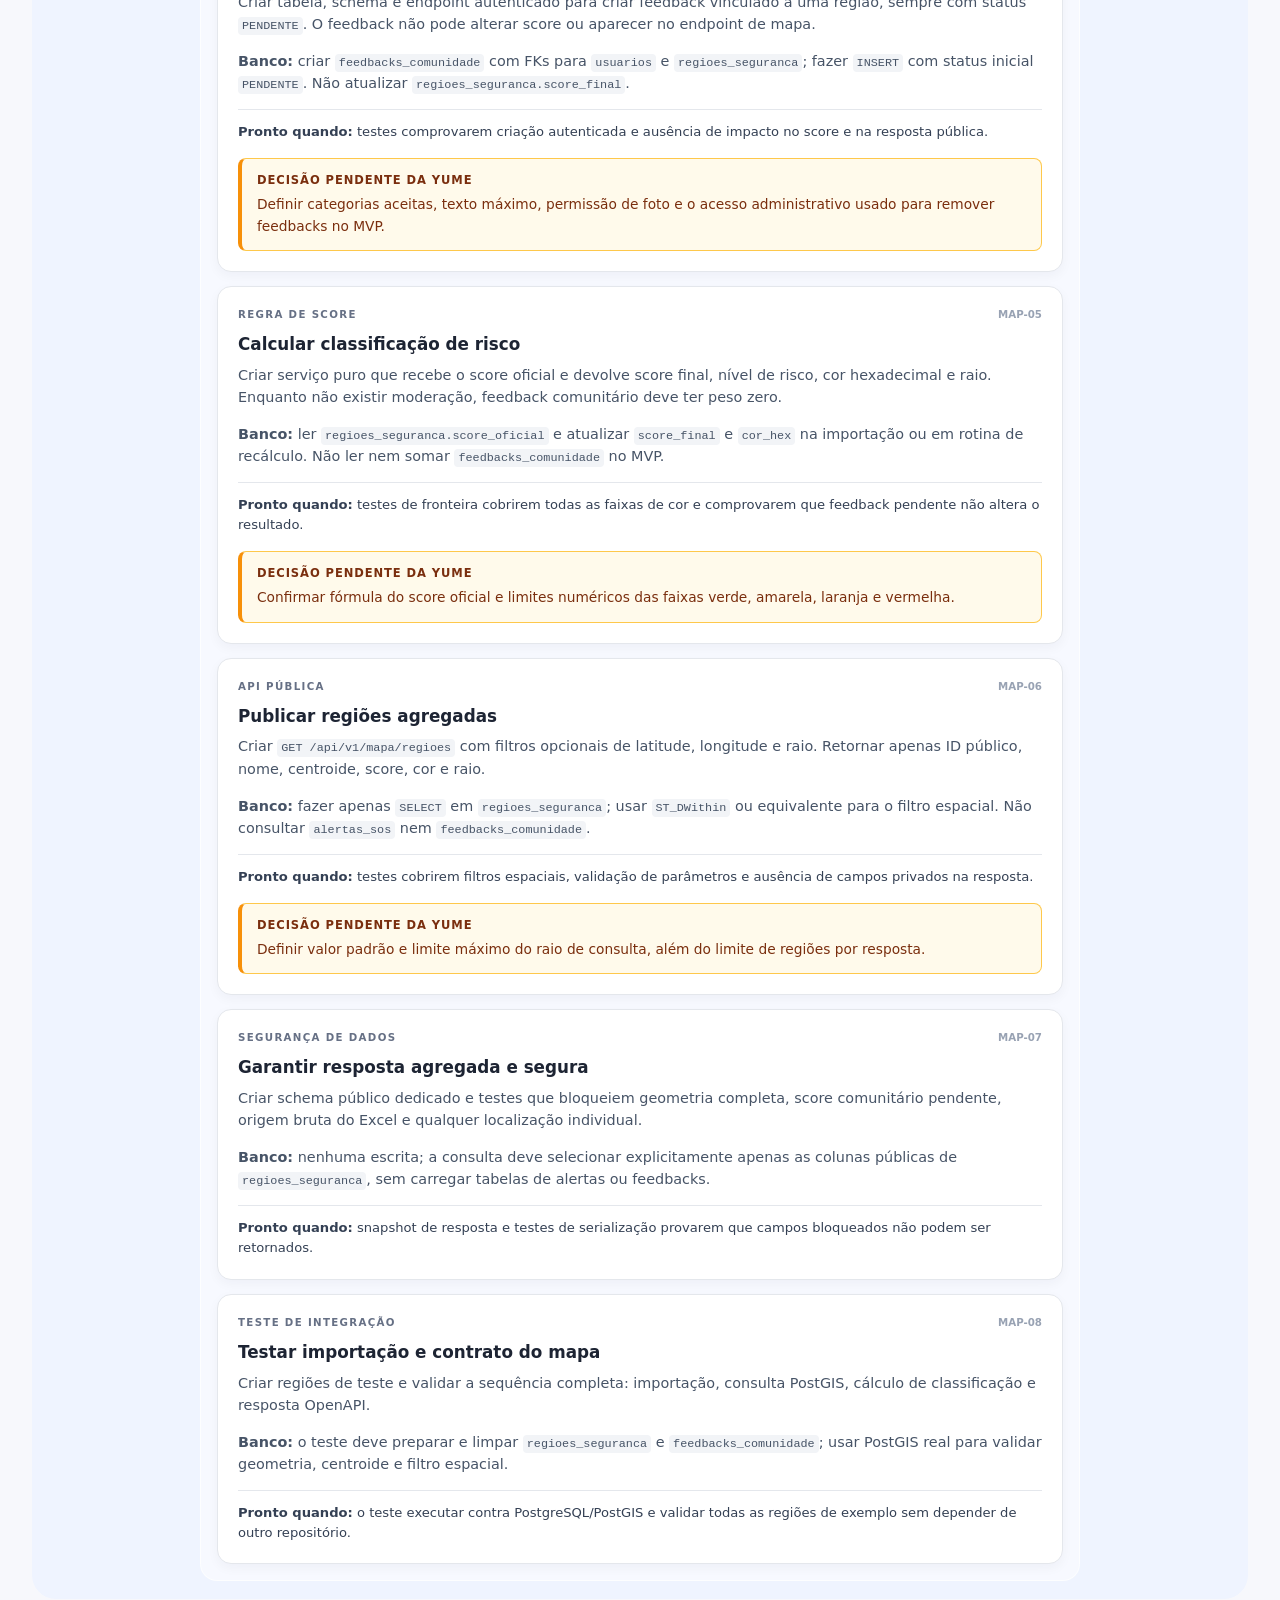
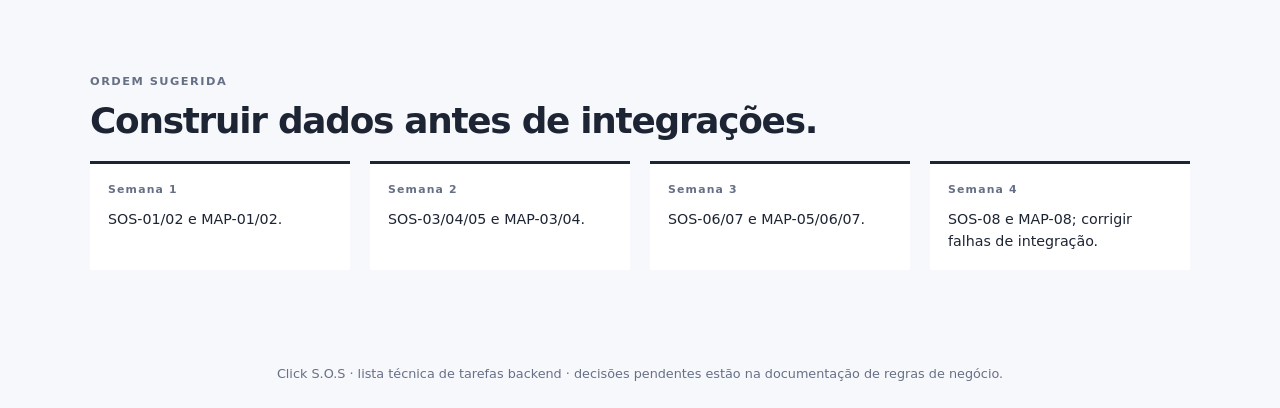
==== commit 42eb9365: "docs: add mobile epics and open questions" ====
--- a/docs/index.html
+++ b/docs/index.html
@@ -13,7 +13,7 @@
       <p class="intro">Dois épicos backend para serem executados de forma independente. Cada cartão descreve uma entrega técnica com critério de aceite.</p>
       <nav class="document-links" aria-label="Documentações do projeto">
         <a href="business-rules.html">Regras de negócio</a>
-        <a class="placeholder-link" href="#epicos-mobile">Épicos do mobile <span>em breve</span></a>
+        <a href="mobile-epic.html">Épicos do mobile</a>
       </nav>
     </header>
 
--- a/docs/styles.css
+++ b/docs/styles.css
@@ -75,7 +75,7 @@
 .answers { padding: 12px 48px 54px; }.section-heading { max-width: 1280px; margin: 0 auto 26px; }.section-heading h2 { margin-bottom: 0; }.answer-grid { display: grid; grid-template-columns: repeat(2, minmax(0, 1fr)); gap: 18px; max-width: 1280px; margin: auto; }.answer-card { padding: 24px; border: 1px solid var(--border); border-top: 4px solid var(--map); border-radius: 14px; background: var(--white); box-shadow: 0 4px 12px rgb(16 24 40 / 4%); }.answer-id { color: var(--map); font-size: .7rem; font-weight: 800; letter-spacing: .12em; }.answer-card h3 { margin: 9px 0 11px; font-size: 1.18rem; }.answer-card p { margin-bottom: 10px; color: #475467; font-size: .91rem; }.answer-card p:last-child { margin-bottom: 0; }.pending { padding: 10px 12px; border-radius: 8px; background: #fffaeb; color: #7a2e0e !important; }
 .note { padding: 10px 12px; border-radius: 8px; background: #eff4ff; color: #1d3f72 !important; }
 
-.questions { display: grid; grid-template-columns: .75fr 1.25fr; gap: 35px; padding: 44px 48px 54px; color: var(--white); background: #344054; }.questions h2 { margin-bottom: 0; }.questions .eyebrow { color: #b2ccff; }.questions ol { margin: 0; padding-left: 23px; }.questions li { padding: 8px 0 8px 6px; border-bottom: 1px solid #475467; color: #eaecf0; font-size: .93rem; }.questions li:last-child { border-bottom: none; }
+.questions { display: grid; grid-template-columns: .75fr 1.25fr; gap: 35px; padding: 44px 48px 54px; color: var(--white); background: #344054; }.questions h2 { margin-bottom: 0; }.questions .eyebrow { color: #b2ccff; }.questions ol { margin: 0; padding-left: 23px; }.questions li { padding: 8px 0 8px 6px; border-bottom: 1px solid #475467; color: #eaecf0; font-size: .93rem; }.questions li:last-child { border-bottom: none; }.questions code { color: #1d2433; background: #fef0c7; }
 
 footer { padding: 24px 48px; color: #667085; font-size: .8rem; text-align: center; } footer p { margin: 0; }
 
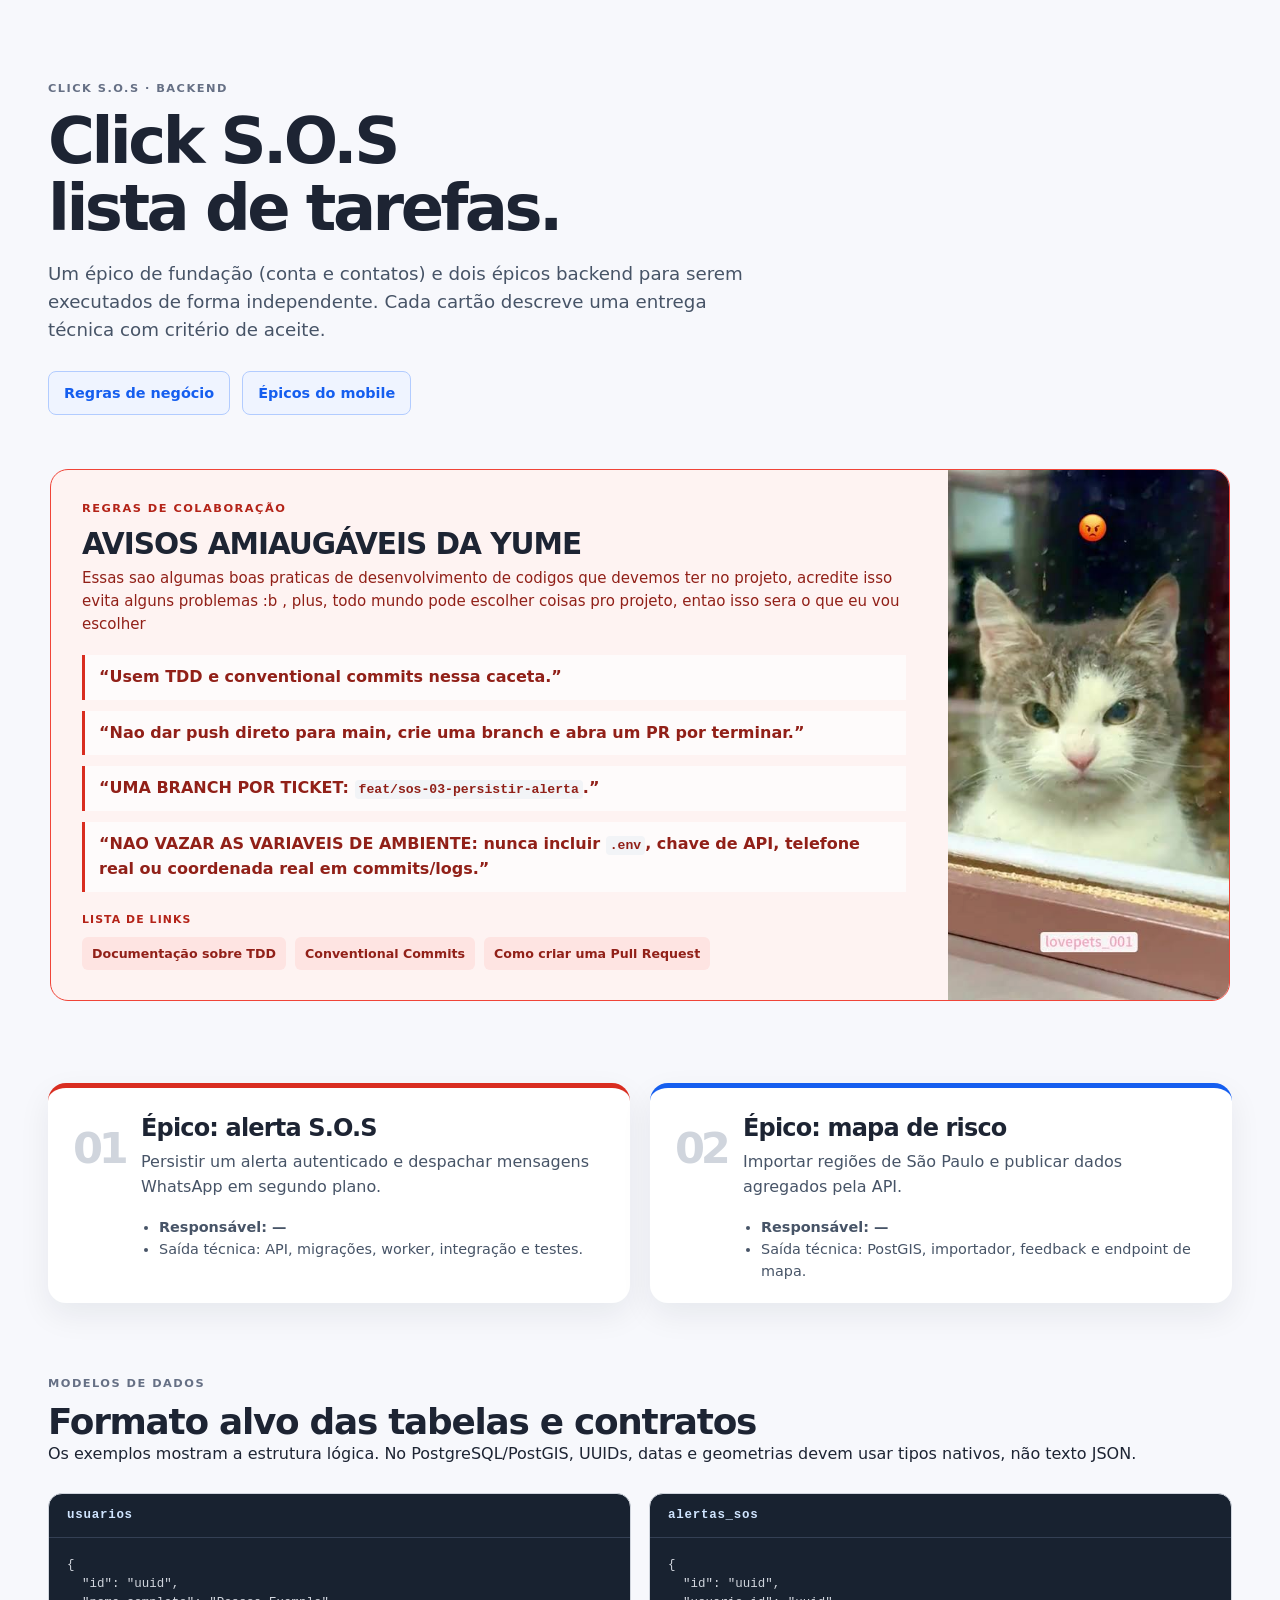
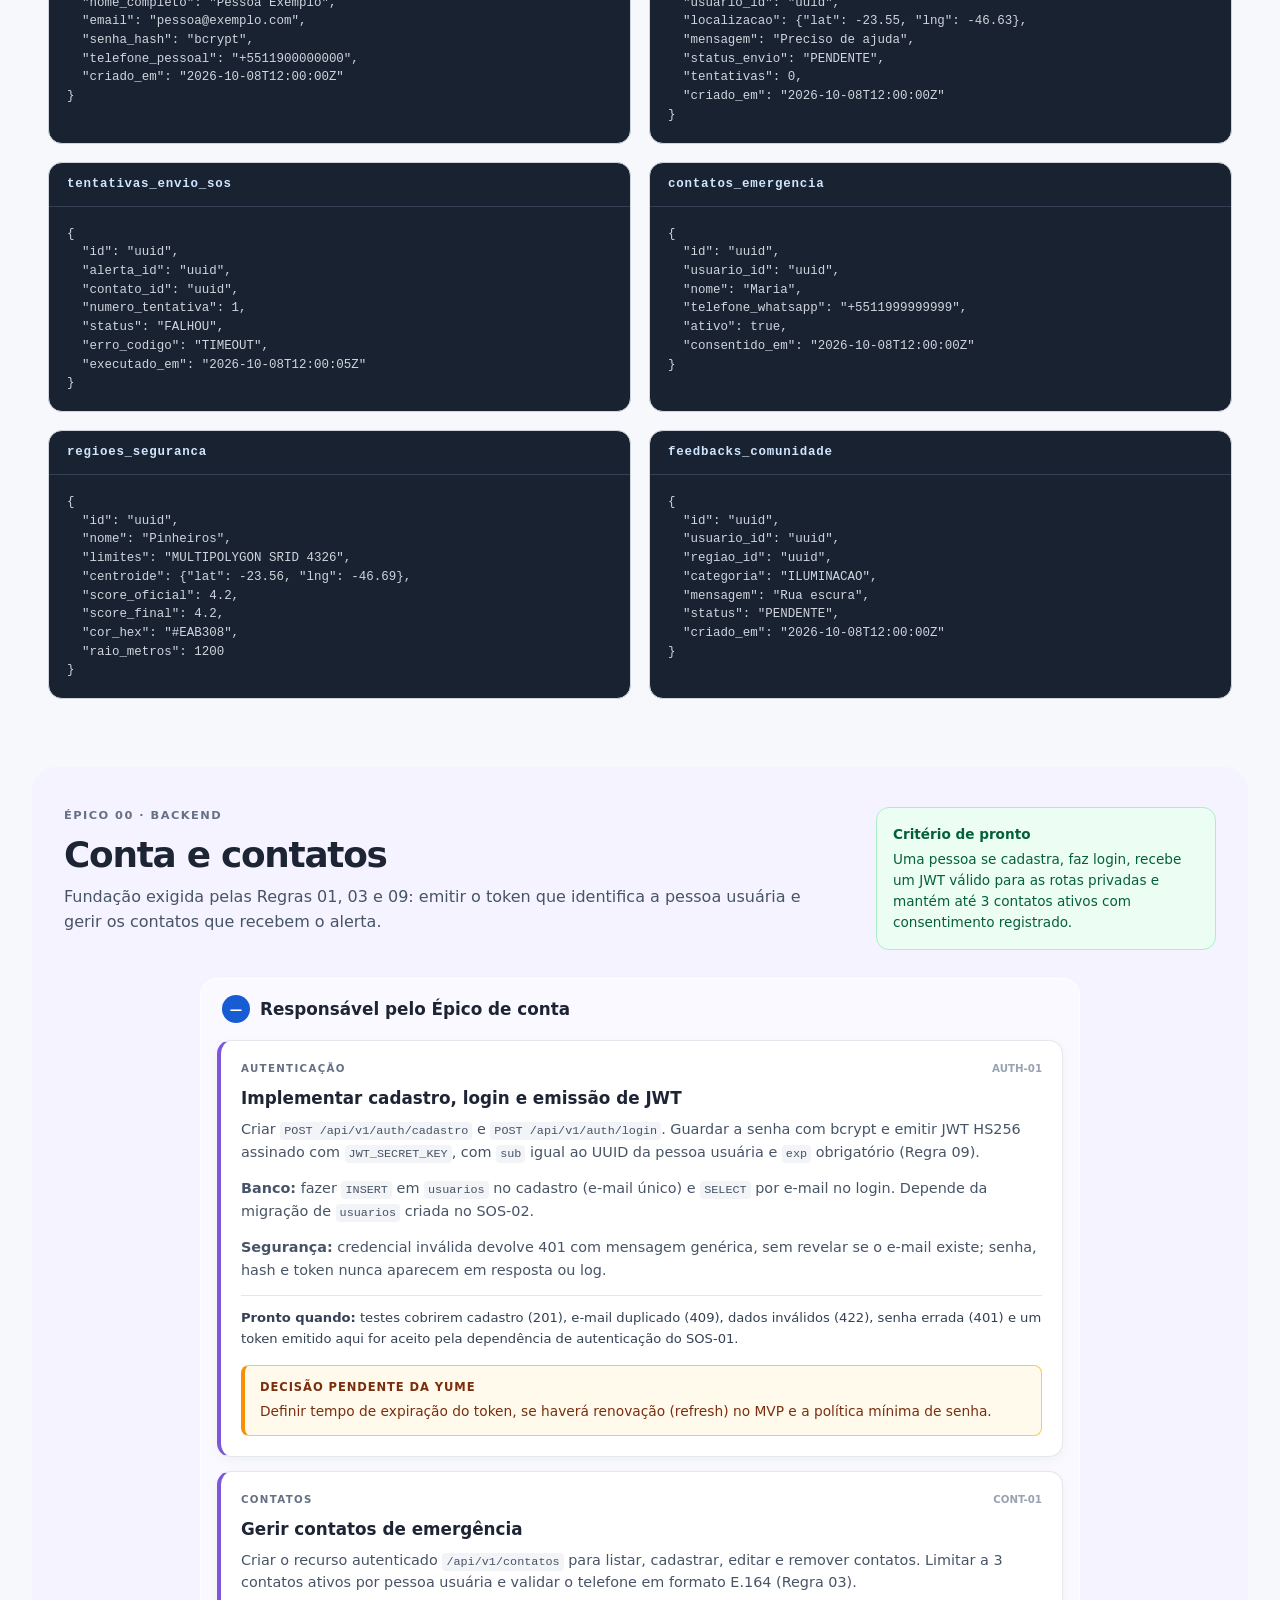
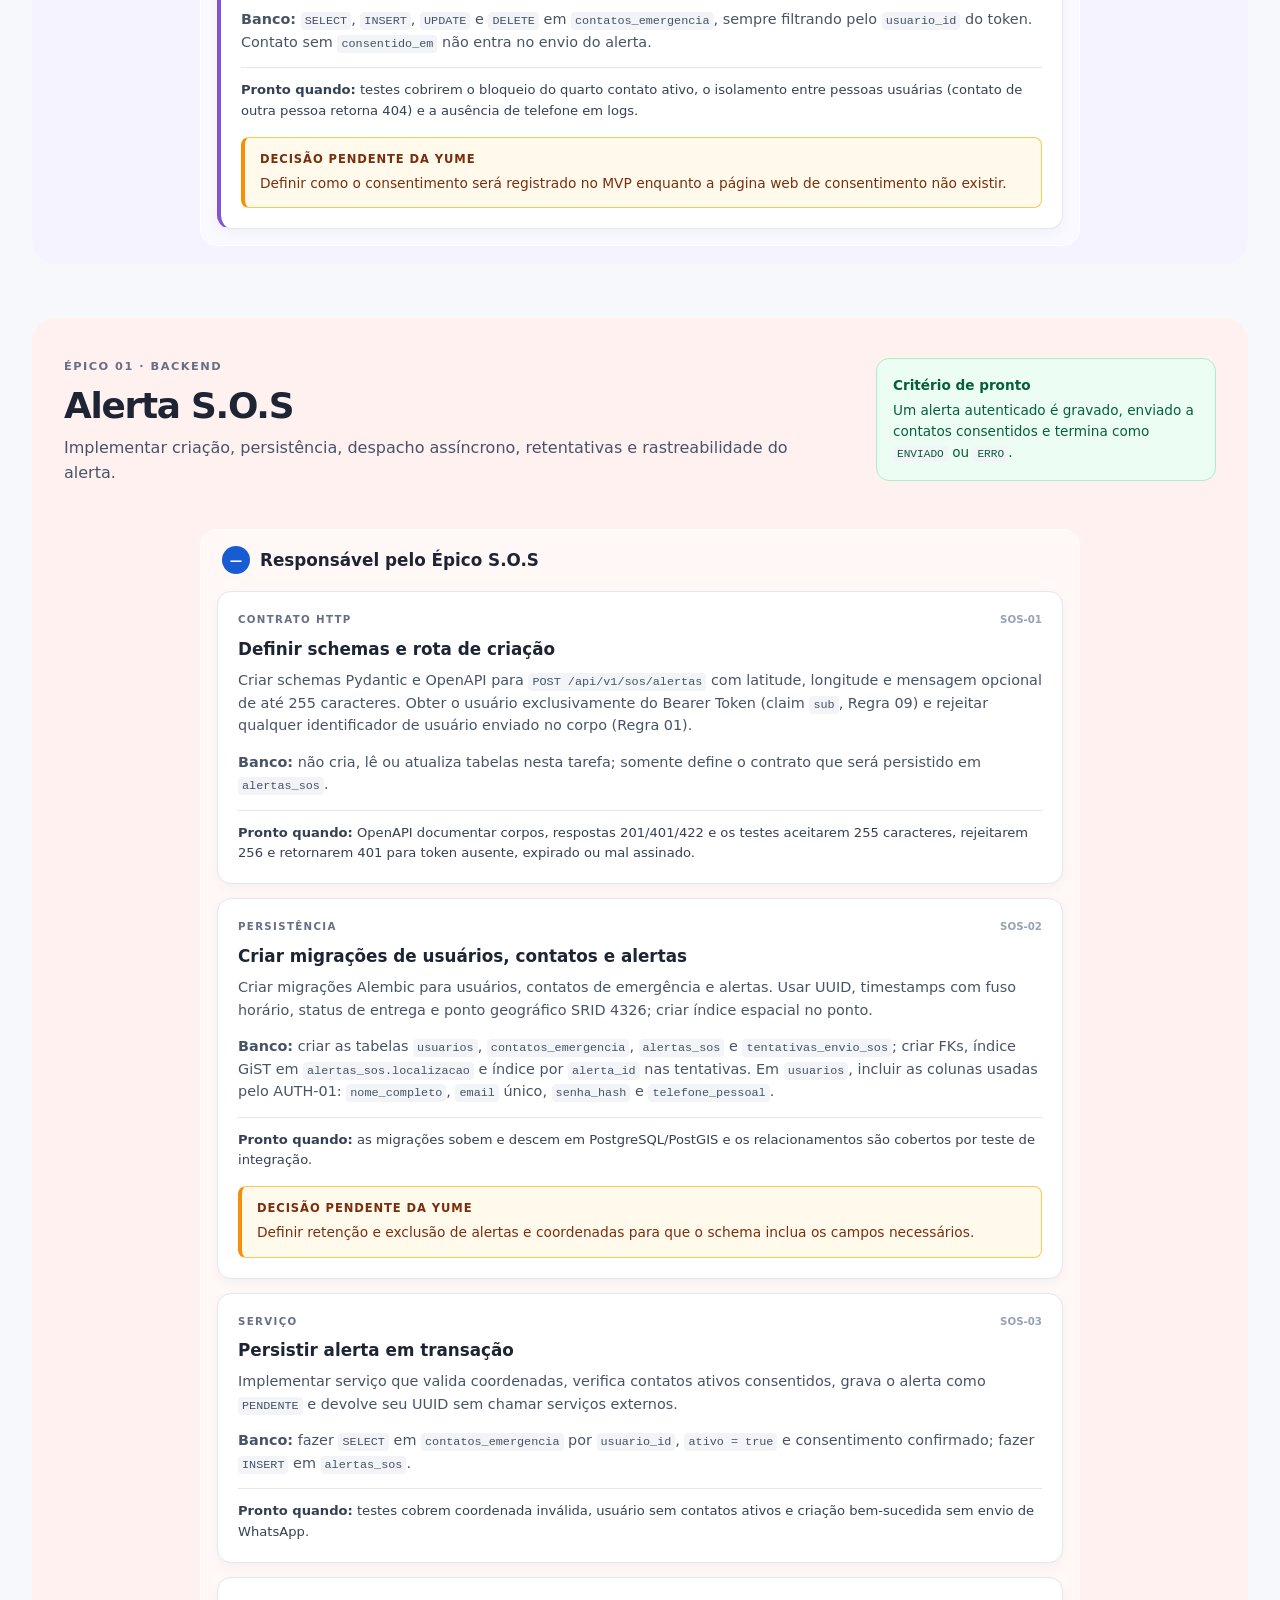
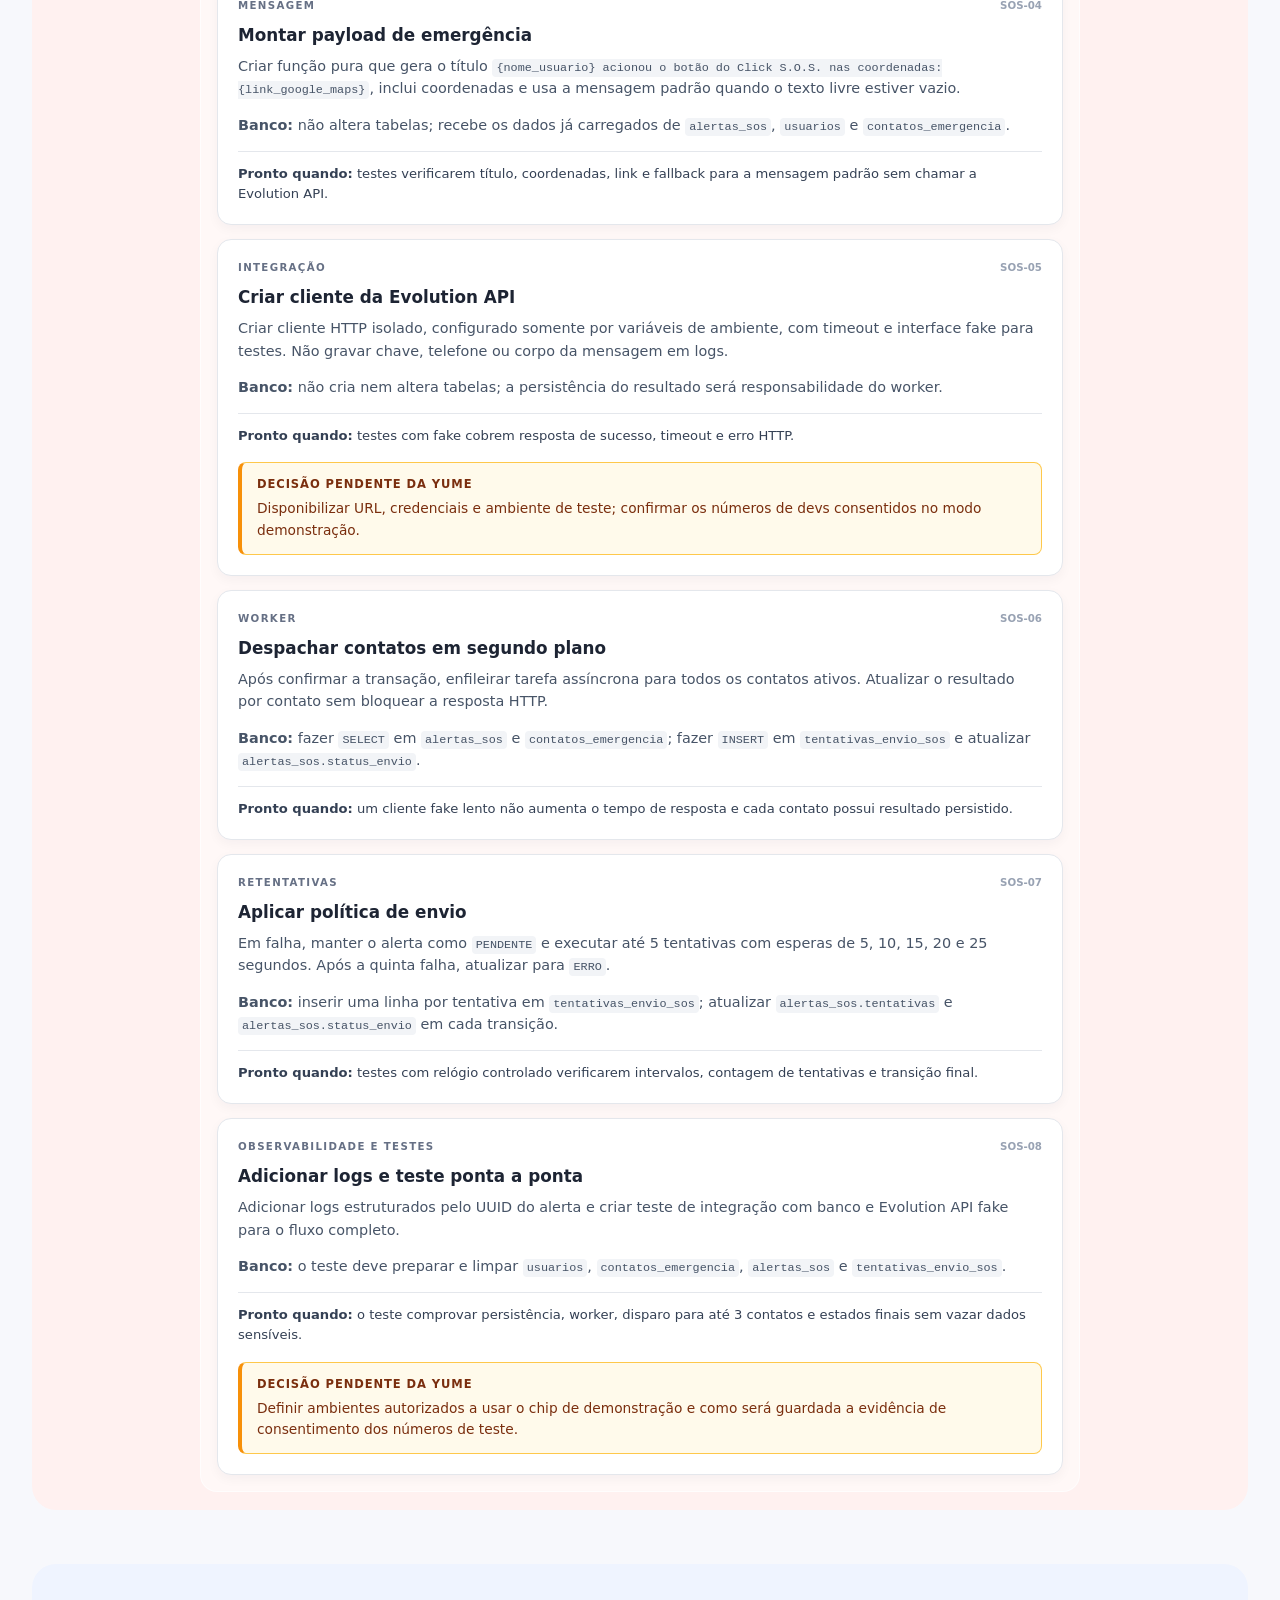
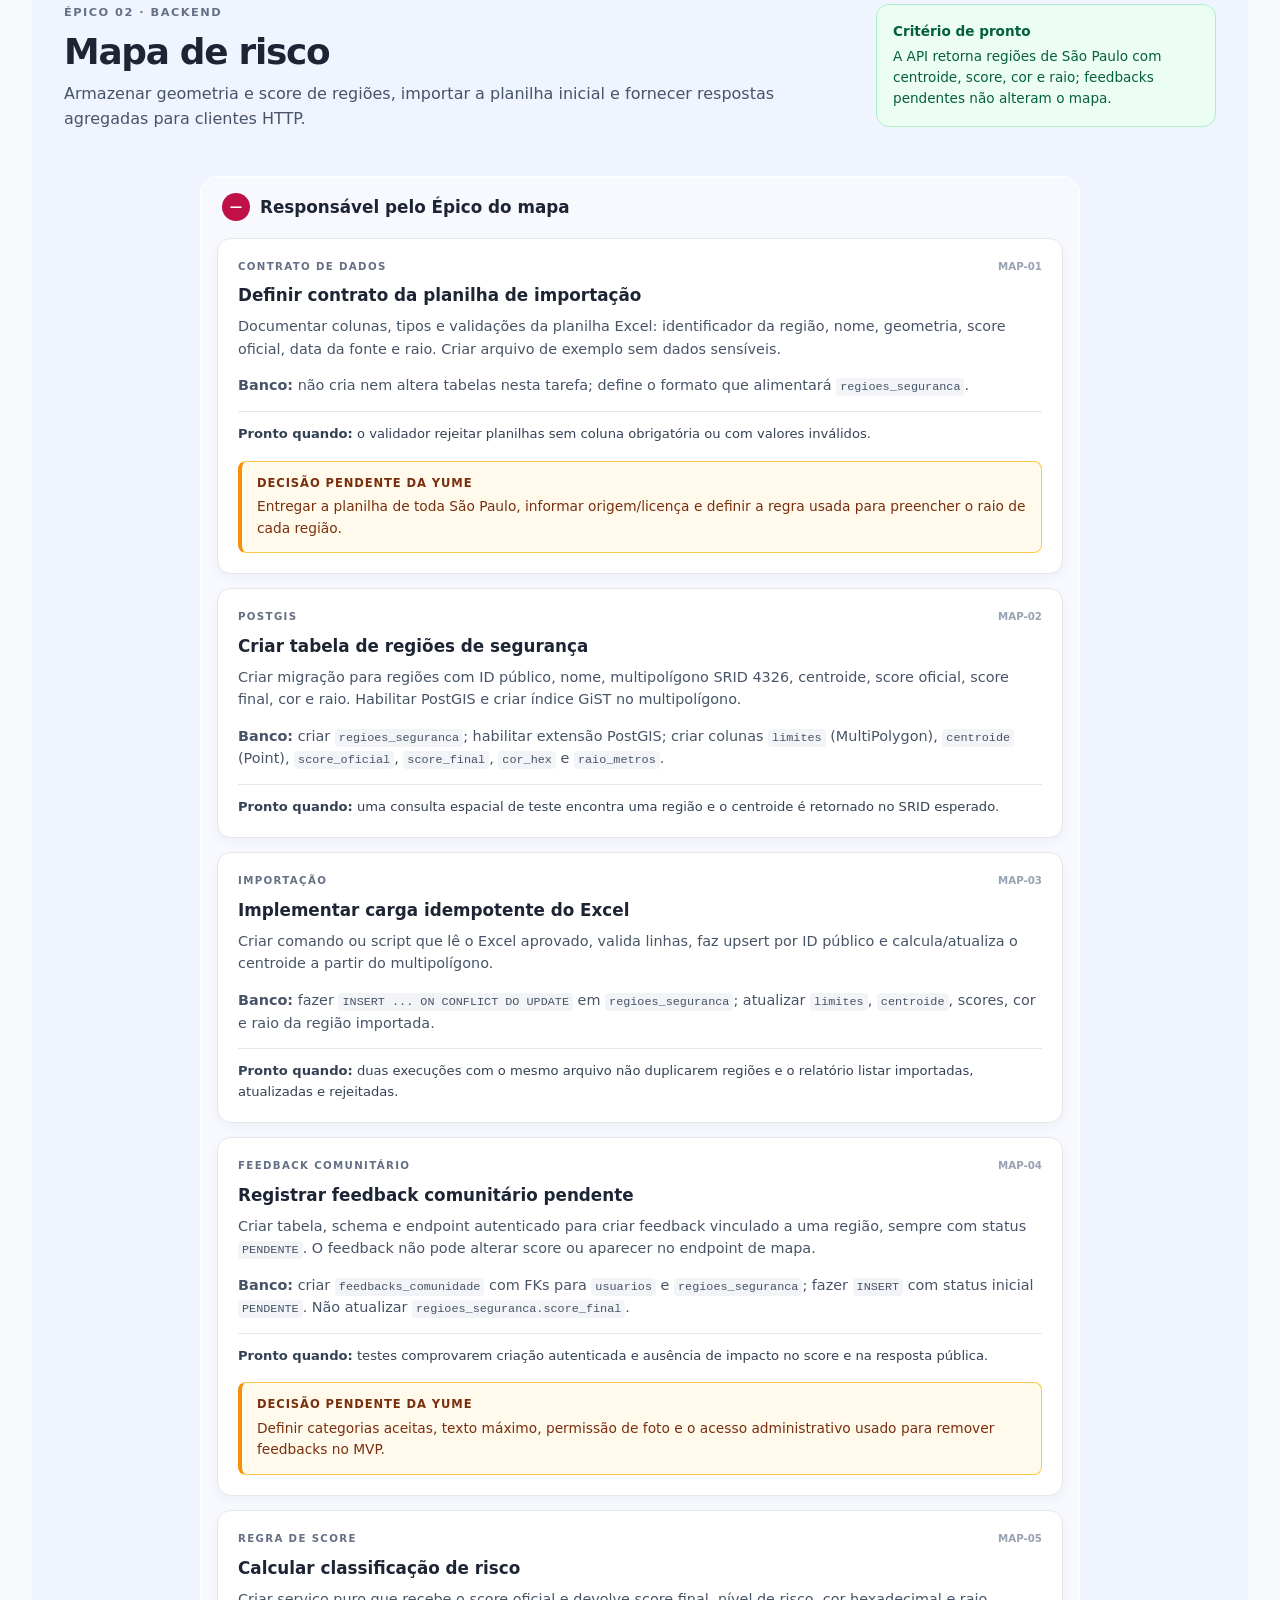
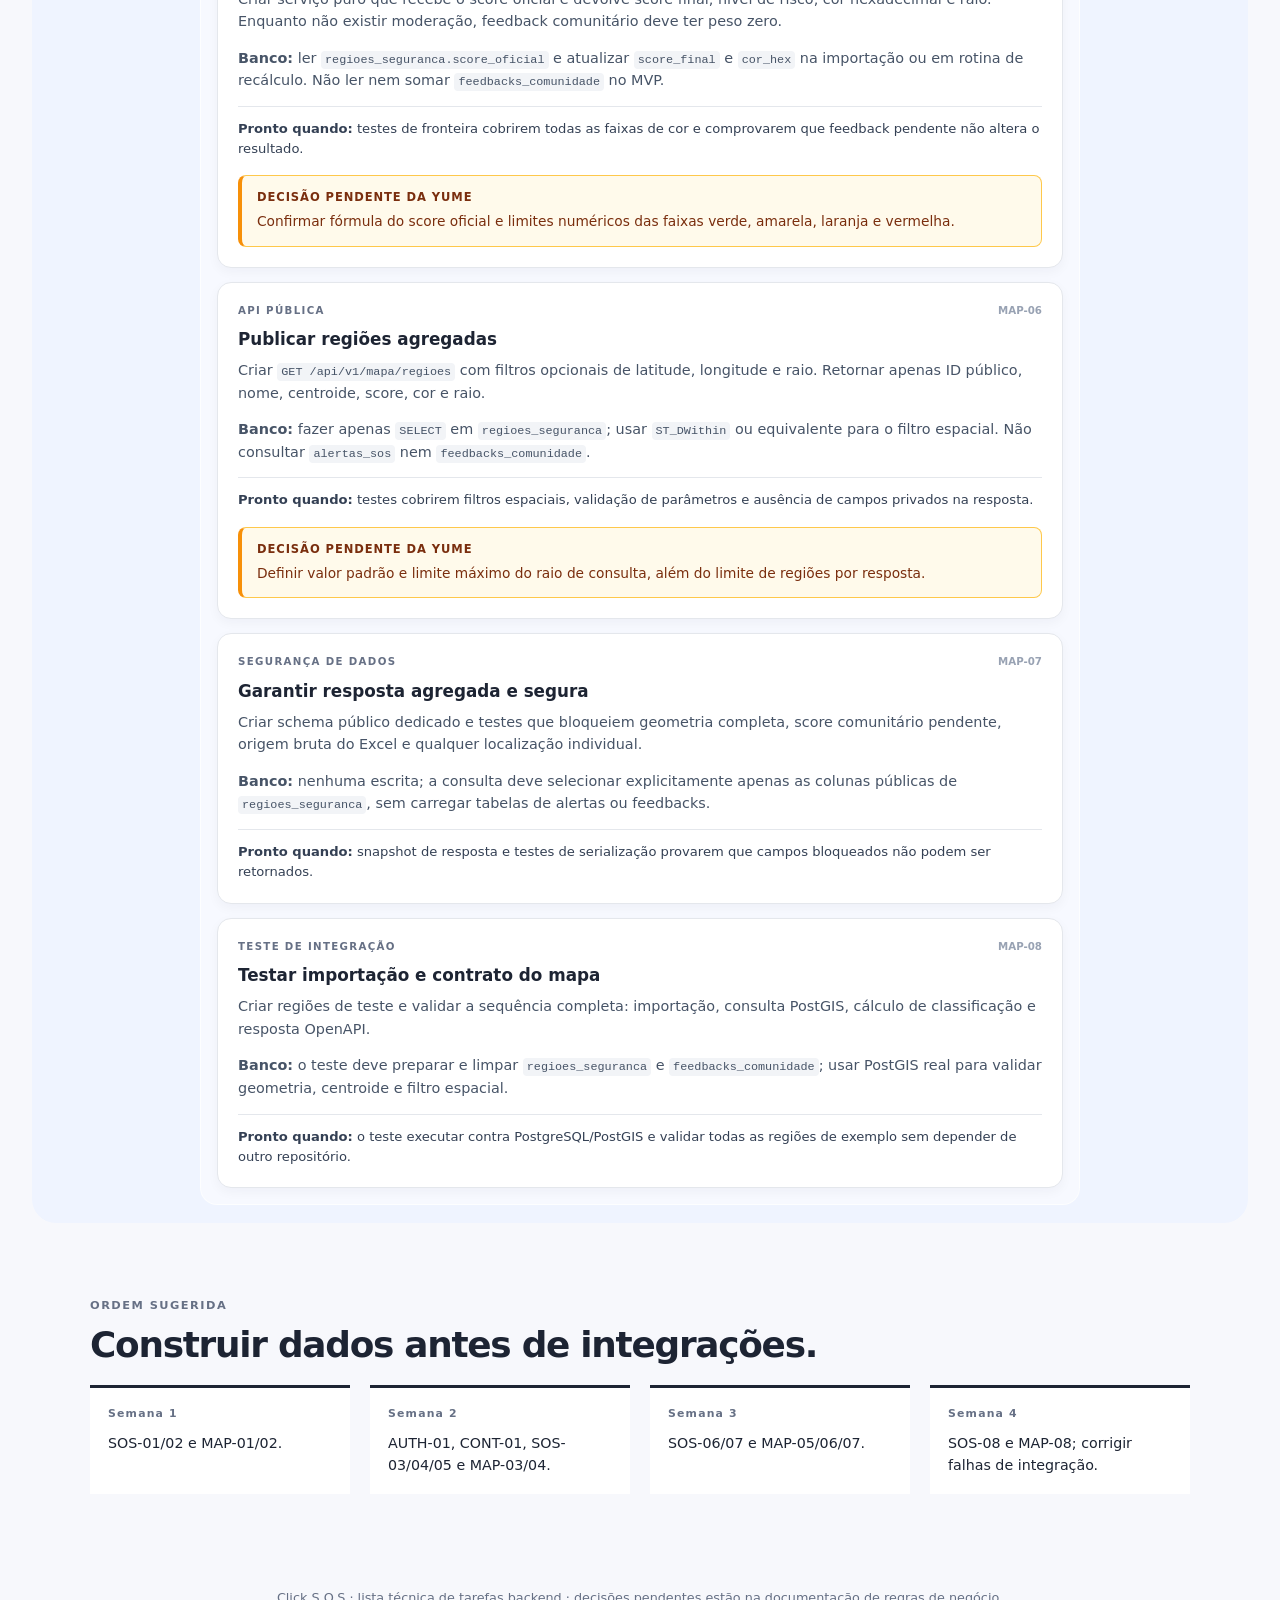
==== commit 9c108d3c: "docs(tarefas): adiciona épico de conta com tickets AUTH-01 e CONT-01 Cria o ticket de cadastro, logi" ====
--- a/docs/index.html
+++ b/docs/index.html
@@ -10,7 +10,7 @@
     <header class="hero">
       <p class="eyebrow">CLICK S.O.S · BACKEND</p>
       <h1>Click S.O.S<br />lista de tarefas.</h1>
-      <p class="intro">Dois épicos backend para serem executados de forma independente. Cada cartão descreve uma entrega técnica com critério de aceite.</p>
+      <p class="intro">Um épico de fundação (conta e contatos) e dois épicos backend para serem executados de forma independente. Cada cartão descreve uma entrega técnica com critério de aceite.</p>
       <nav class="document-links" aria-label="Documentações do projeto">
         <a href="business-rules.html">Regras de negócio</a>
         <a href="mobile-epic.html">Épicos do mobile</a>
@@ -59,6 +59,14 @@
           <p>Os exemplos mostram a estrutura lógica. No PostgreSQL/PostGIS, UUIDs, datas e geometrias devem usar tipos nativos, não texto JSON.</p>
         </div>
         <div class="model-grid">
+          <article class="model-card"><h3>usuarios</h3><pre>{
+  "id": "uuid",
+  "nome_completo": "Pessoa Exemplo",
+  "email": "pessoa@exemplo.com",
+  "senha_hash": "bcrypt",
+  "telefone_pessoal": "+5511900000000",
+  "criado_em": "2026-10-08T12:00:00Z"
+}</pre></article>
           <article class="model-card"><h3>alertas_sos</h3><pre>{
   "id": "uuid",
   "usuario_id": "uuid",
@@ -107,6 +115,35 @@
         </div>
       </section>
 
+      <section class="epic foundation" aria-labelledby="account-title">
+        <div class="epic-heading">
+          <div><p class="eyebrow">ÉPICO 00 · BACKEND</p><h2 id="account-title">Conta e contatos</h2><p>Fundação exigida pelas Regras 01, 03 e 09: emitir o token que identifica a pessoa usuária e gerir os contatos que recebem o alerta.</p></div>
+          <div class="success"><strong>Critério de pronto</strong><span>Uma pessoa se cadastra, faz login, recebe um JWT válido para as rotas privadas e mantém até 3 contatos ativos com consentimento registrado.</span></div>
+        </div>
+        <div class="lanes solo"><div class="lane">
+          <div class="lane-header"><span class="avatar a">—</span><h3>Responsável pelo Épico de conta</h3></div>
+
+          <article class="task foundation-card">
+            <div class="task-meta"><span>AUTENTICAÇÃO</span><span>AUTH-01</span></div>
+            <h4>Implementar cadastro, login e emissão de JWT</h4>
+            <p>Criar <code>POST /api/v1/auth/cadastro</code> e <code>POST /api/v1/auth/login</code>. Guardar a senha com bcrypt e emitir JWT HS256 assinado com <code>JWT_SECRET_KEY</code>, com <code>sub</code> igual ao UUID da pessoa usuária e <code>exp</code> obrigatório (Regra 09).</p>
+            <p><strong>Banco:</strong> fazer <code>INSERT</code> em <code>usuarios</code> no cadastro (e-mail único) e <code>SELECT</code> por e-mail no login. Depende da migração de <code>usuarios</code> criada no SOS-02.</p>
+            <p><strong>Segurança:</strong> credencial inválida devolve 401 com mensagem genérica, sem revelar se o e-mail existe; senha, hash e token nunca aparecem em resposta ou log.</p>
+            <p class="done"><b>Pronto quando:</b> testes cobrirem cadastro (201), e-mail duplicado (409), dados inválidos (422), senha errada (401) e um token emitido aqui for aceito pela dependência de autenticação do SOS-01.</p>
+            <div class="yume-decision"><strong>Decisão pendente da Yume</strong><p>Definir tempo de expiração do token, se haverá renovação (refresh) no MVP e a política mínima de senha.</p></div>
+          </article>
+
+          <article class="task foundation-card">
+            <div class="task-meta"><span>CONTATOS</span><span>CONT-01</span></div>
+            <h4>Gerir contatos de emergência</h4>
+            <p>Criar o recurso autenticado <code>/api/v1/contatos</code> para listar, cadastrar, editar e remover contatos. Limitar a 3 contatos ativos por pessoa usuária e validar o telefone em formato E.164 (Regra 03).</p>
+            <p><strong>Banco:</strong> <code>SELECT</code>, <code>INSERT</code>, <code>UPDATE</code> e <code>DELETE</code> em <code>contatos_emergencia</code>, sempre filtrando pelo <code>usuario_id</code> do token. Contato sem <code>consentido_em</code> não entra no envio do alerta.</p>
+            <p class="done"><b>Pronto quando:</b> testes cobrirem o bloqueio do quarto contato ativo, o isolamento entre pessoas usuárias (contato de outra pessoa retorna 404) e a ausência de telefone em logs.</p>
+            <div class="yume-decision"><strong>Decisão pendente da Yume</strong><p>Definir como o consentimento será registrado no MVP enquanto a página web de consentimento não existir.</p></div>
+          </article>
+        </div></div>
+      </section>
+
       <section class="epic sos" aria-labelledby="sos-title">
         <div class="epic-heading">
           <div><p class="eyebrow">ÉPICO 01 · BACKEND</p><h2 id="sos-title">Alerta S.O.S</h2><p>Implementar criação, persistência, despacho assíncrono, retentativas e rastreabilidade do alerta.</p></div>
@@ -118,16 +155,16 @@
           <article class="task">
             <div class="task-meta"><span>CONTRATO HTTP</span><span>SOS-01</span></div>
             <h4>Definir schemas e rota de criação</h4>
-            <p>Criar schemas Pydantic e OpenAPI para <code>POST /api/v1/sos/alertas</code> com latitude, longitude e mensagem opcional de até 255 caracteres. Obter o usuário exclusivamente do Bearer Token.</p>
+            <p>Criar schemas Pydantic e OpenAPI para <code>POST /api/v1/sos/alertas</code> com latitude, longitude e mensagem opcional de até 255 caracteres. Obter o usuário exclusivamente do Bearer Token (claim <code>sub</code>, Regra 09) e rejeitar qualquer identificador de usuário enviado no corpo (Regra 01).</p>
             <p><strong>Banco:</strong> não cria, lê ou atualiza tabelas nesta tarefa; somente define o contrato que será persistido em <code>alertas_sos</code>.</p>
-            <p class="done"><b>Pronto quando:</b> OpenAPI documentar corpos, respostas 201/401/422 e os testes aceitarem 255 caracteres e rejeitarem 256.</p>
+            <p class="done"><b>Pronto quando:</b> OpenAPI documentar corpos, respostas 201/401/422 e os testes aceitarem 255 caracteres, rejeitarem 256 e retornarem 401 para token ausente, expirado ou mal assinado.</p>
           </article>
 
           <article class="task">
             <div class="task-meta"><span>PERSISTÊNCIA</span><span>SOS-02</span></div>
             <h4>Criar migrações de usuários, contatos e alertas</h4>
             <p>Criar migrações Alembic para usuários, contatos de emergência e alertas. Usar UUID, timestamps com fuso horário, status de entrega e ponto geográfico SRID 4326; criar índice espacial no ponto.</p>
-            <p><strong>Banco:</strong> criar as tabelas <code>usuarios</code>, <code>contatos_emergencia</code>, <code>alertas_sos</code> e <code>tentativas_envio_sos</code>; criar FKs, índice GiST em <code>alertas_sos.localizacao</code> e índice por <code>alerta_id</code> nas tentativas.</p>
+            <p><strong>Banco:</strong> criar as tabelas <code>usuarios</code>, <code>contatos_emergencia</code>, <code>alertas_sos</code> e <code>tentativas_envio_sos</code>; criar FKs, índice GiST em <code>alertas_sos.localizacao</code> e índice por <code>alerta_id</code> nas tentativas. Em <code>usuarios</code>, incluir as colunas usadas pelo AUTH-01: <code>nome_completo</code>, <code>email</code> único, <code>senha_hash</code> e <code>telefone_pessoal</code>.</p>
             <p class="done"><b>Pronto quando:</b> as migrações sobem e descem em PostgreSQL/PostGIS e os relacionamentos são cobertos por teste de integração.</p>
             <div class="yume-decision"><strong>Decisão pendente da Yume</strong><p>Definir retenção e exclusão de alertas e coordenadas para que o schema inclua os campos necessários.</p></div>
           </article>
@@ -267,7 +304,7 @@
         <h2 id="sequence-title">Construir dados antes de integrações.</h2>
         <ol>
           <li><span>Semana 1</span> SOS-01/02 e MAP-01/02.</li>
-          <li><span>Semana 2</span> SOS-03/04/05 e MAP-03/04.</li>
+          <li><span>Semana 2</span> AUTH-01, CONT-01, SOS-03/04/05 e MAP-03/04.</li>
           <li><span>Semana 3</span> SOS-06/07 e MAP-05/06/07.</li>
           <li><span>Semana 4</span> SOS-08 e MAP-08; corrigir falhas de integração.</li>
         </ol>
--- a/docs/styles.css
+++ b/docs/styles.css
@@ -57,7 +57,7 @@
 
 .data-models { padding: 20px 48px 52px; }.model-grid { display: grid; grid-template-columns: repeat(2, minmax(0, 1fr)); gap: 18px; max-width: 1280px; margin: auto; }.model-card { overflow: hidden; border: 1px solid #d0d5dd; border-radius: 14px; background: #182230; }.model-card h3 { margin: 0; padding: 14px 18px; color: #d0e5ff; border-bottom: 1px solid #344054; font: 800 .78rem/1.2 "SFMono-Regular", Consolas, monospace; letter-spacing: .06em; }.model-card pre { margin: 0; padding: 18px; overflow-x: auto; color: #d0d5dd; font: .78rem/1.5 "SFMono-Regular", Consolas, monospace; }
 
-.epic { margin: 16px 32px 54px; padding: 40px 16px 18px; border-radius: 24px; }.epic.sos { background: var(--sos-soft); }.epic.map { background: var(--map-soft); }
+.epic { margin: 16px 32px 54px; padding: 40px 16px 18px; border-radius: 24px; }.epic.sos { background: var(--sos-soft); }.epic.foundation { background: #f4f3ff; }.epic.map { background: var(--map-soft); }
 .epic-heading { display: flex; justify-content: space-between; gap: 32px; align-items: flex-start; max-width: 1280px; margin: 0 auto 28px; padding: 0 16px; }.epic-heading > div:first-child { max-width: 740px; }.epic-heading h2 { margin-bottom: 10px; }.epic-heading > div:first-child > p:last-child { color: #475467; }
 .success { flex: 0 1 340px; padding: 16px; border: 1px solid #abefc6; border-radius: 13px; background: #ecfdf3; color: #05603a; font-size: .85rem; }.success strong, .success span { display: block; }.success span { margin-top: 4px; }
 
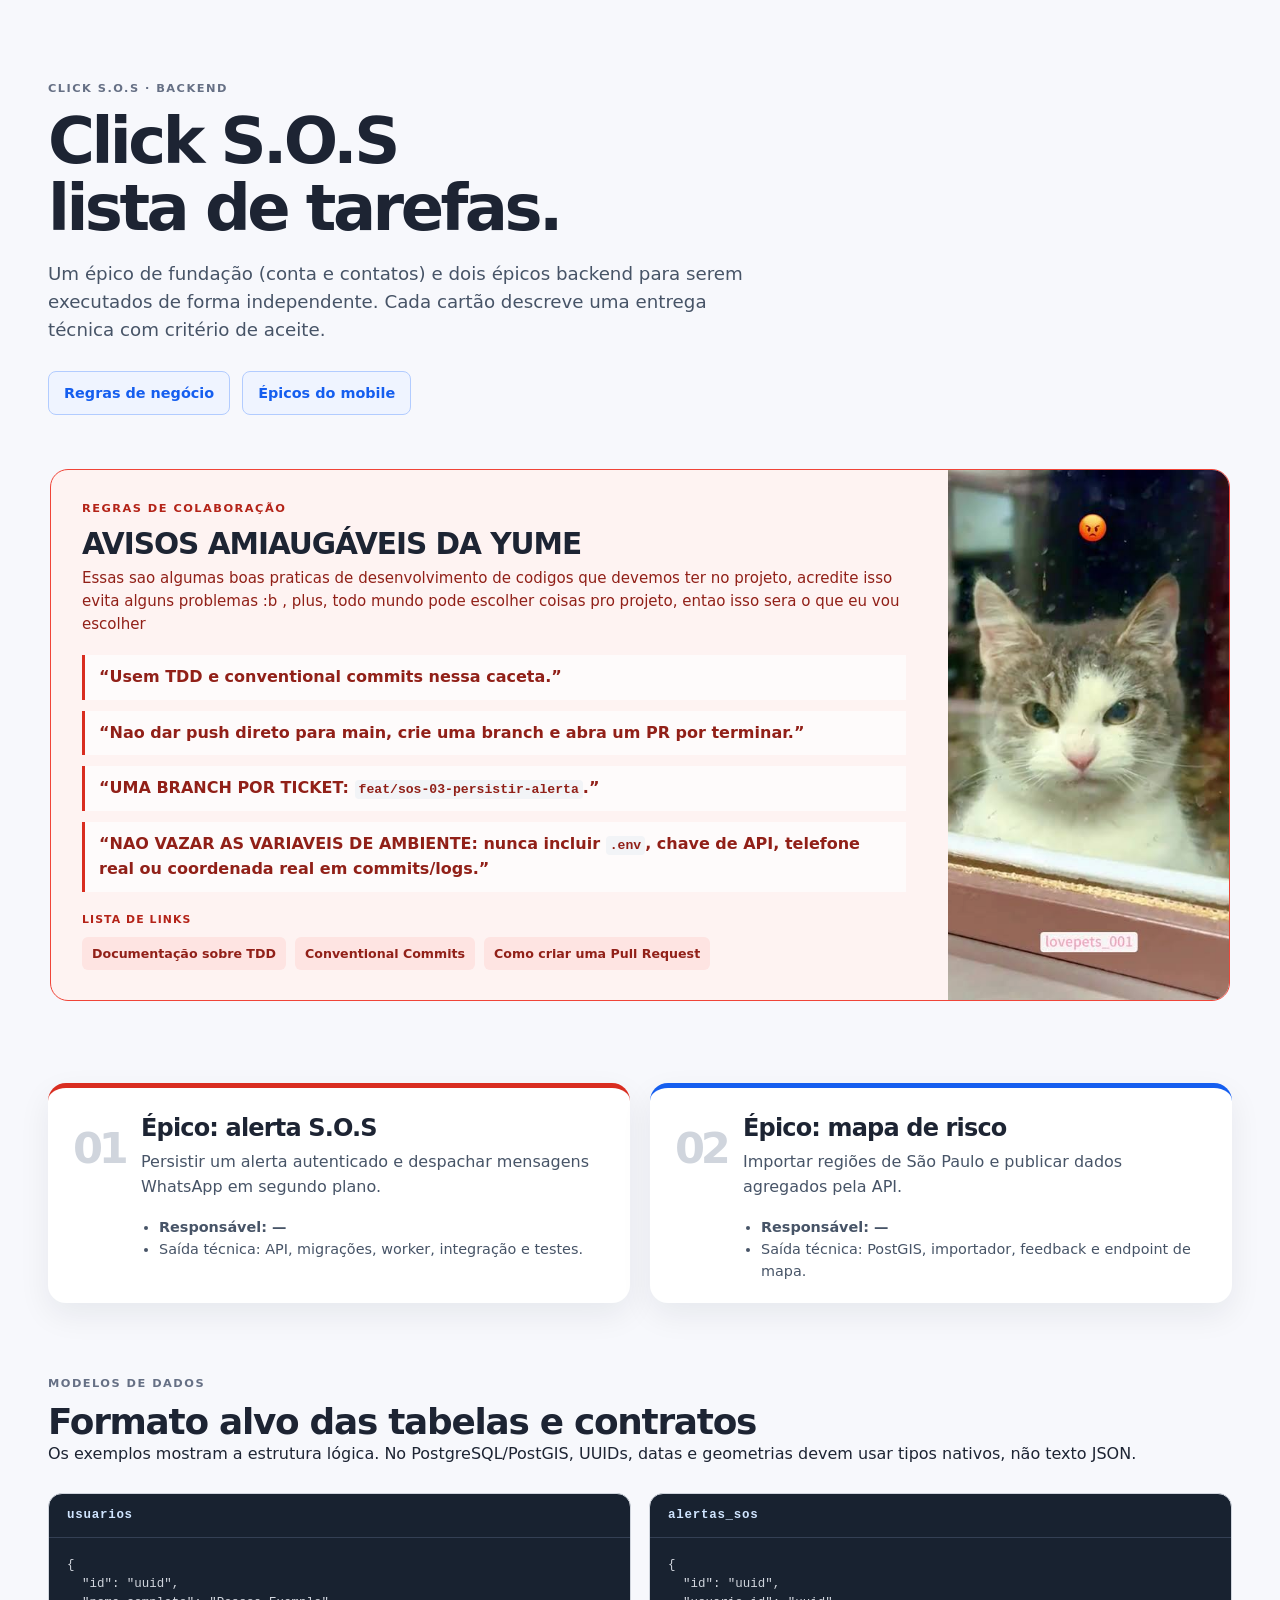
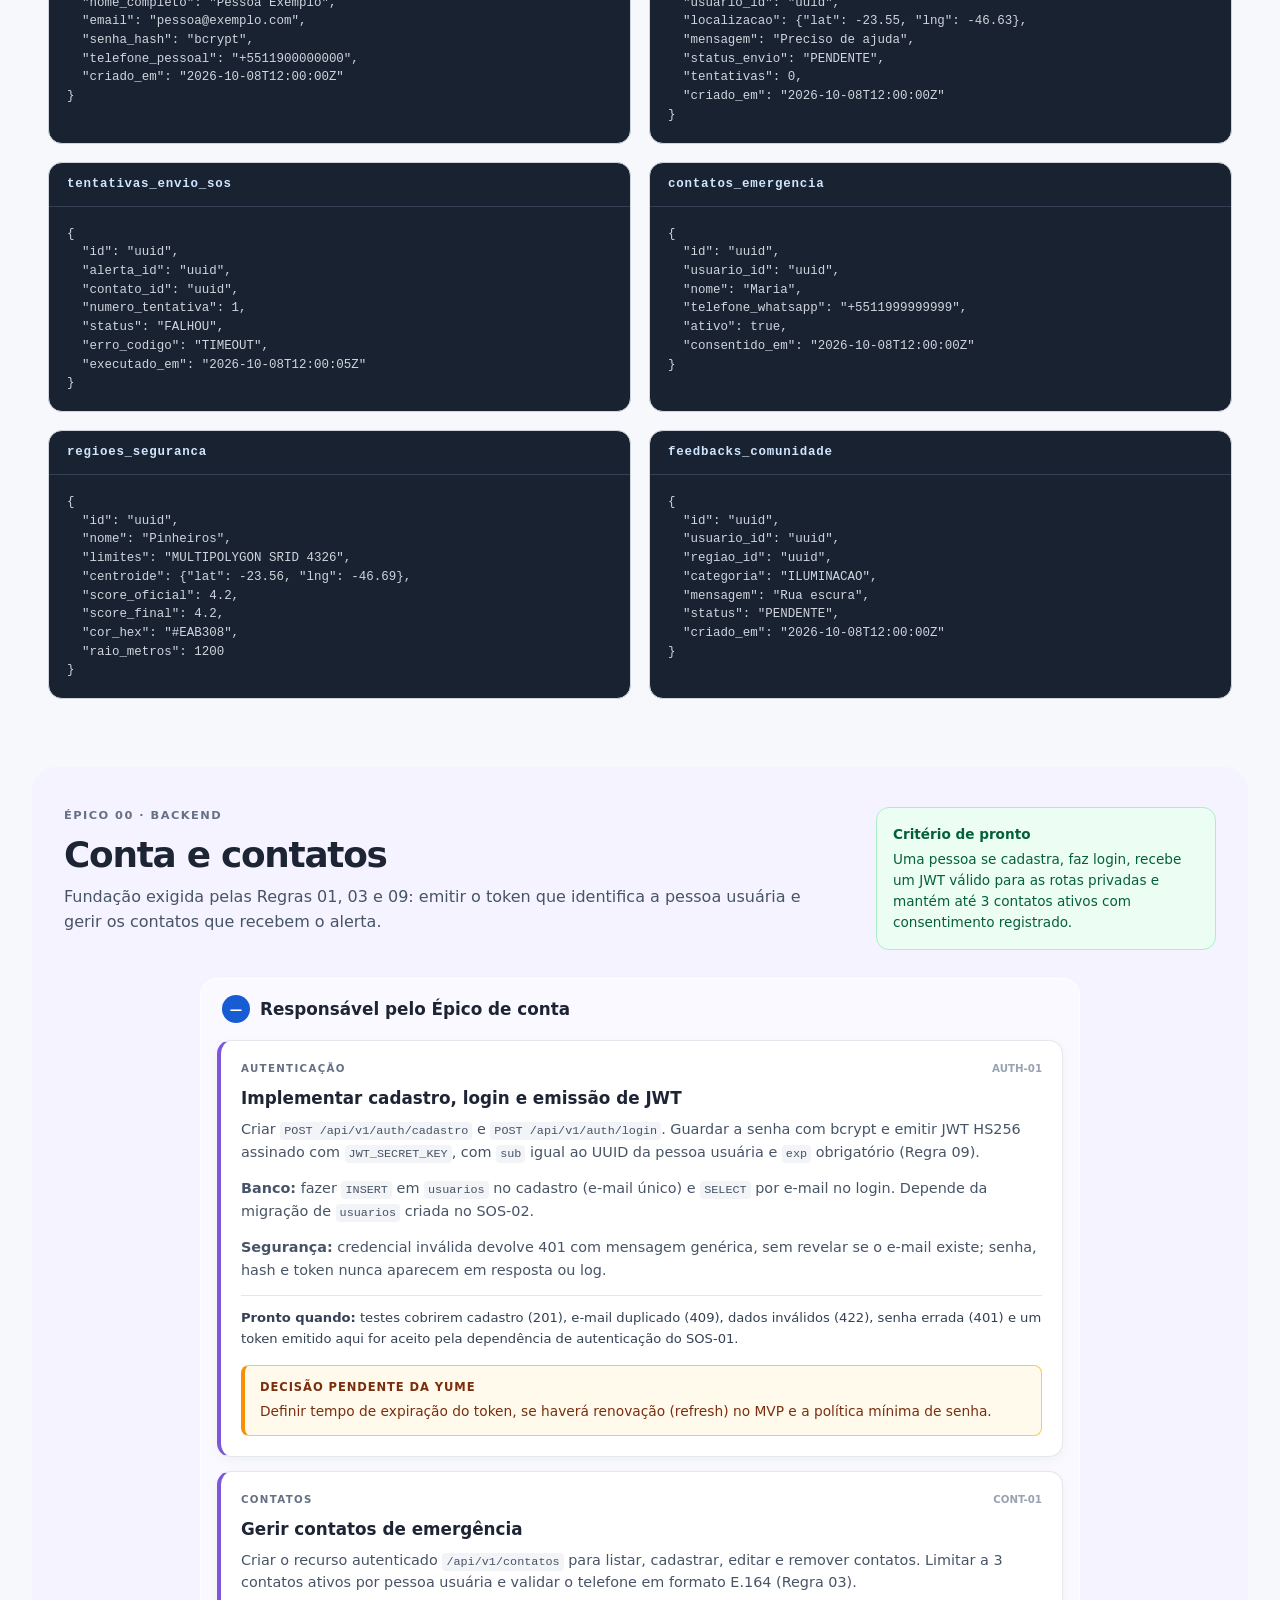
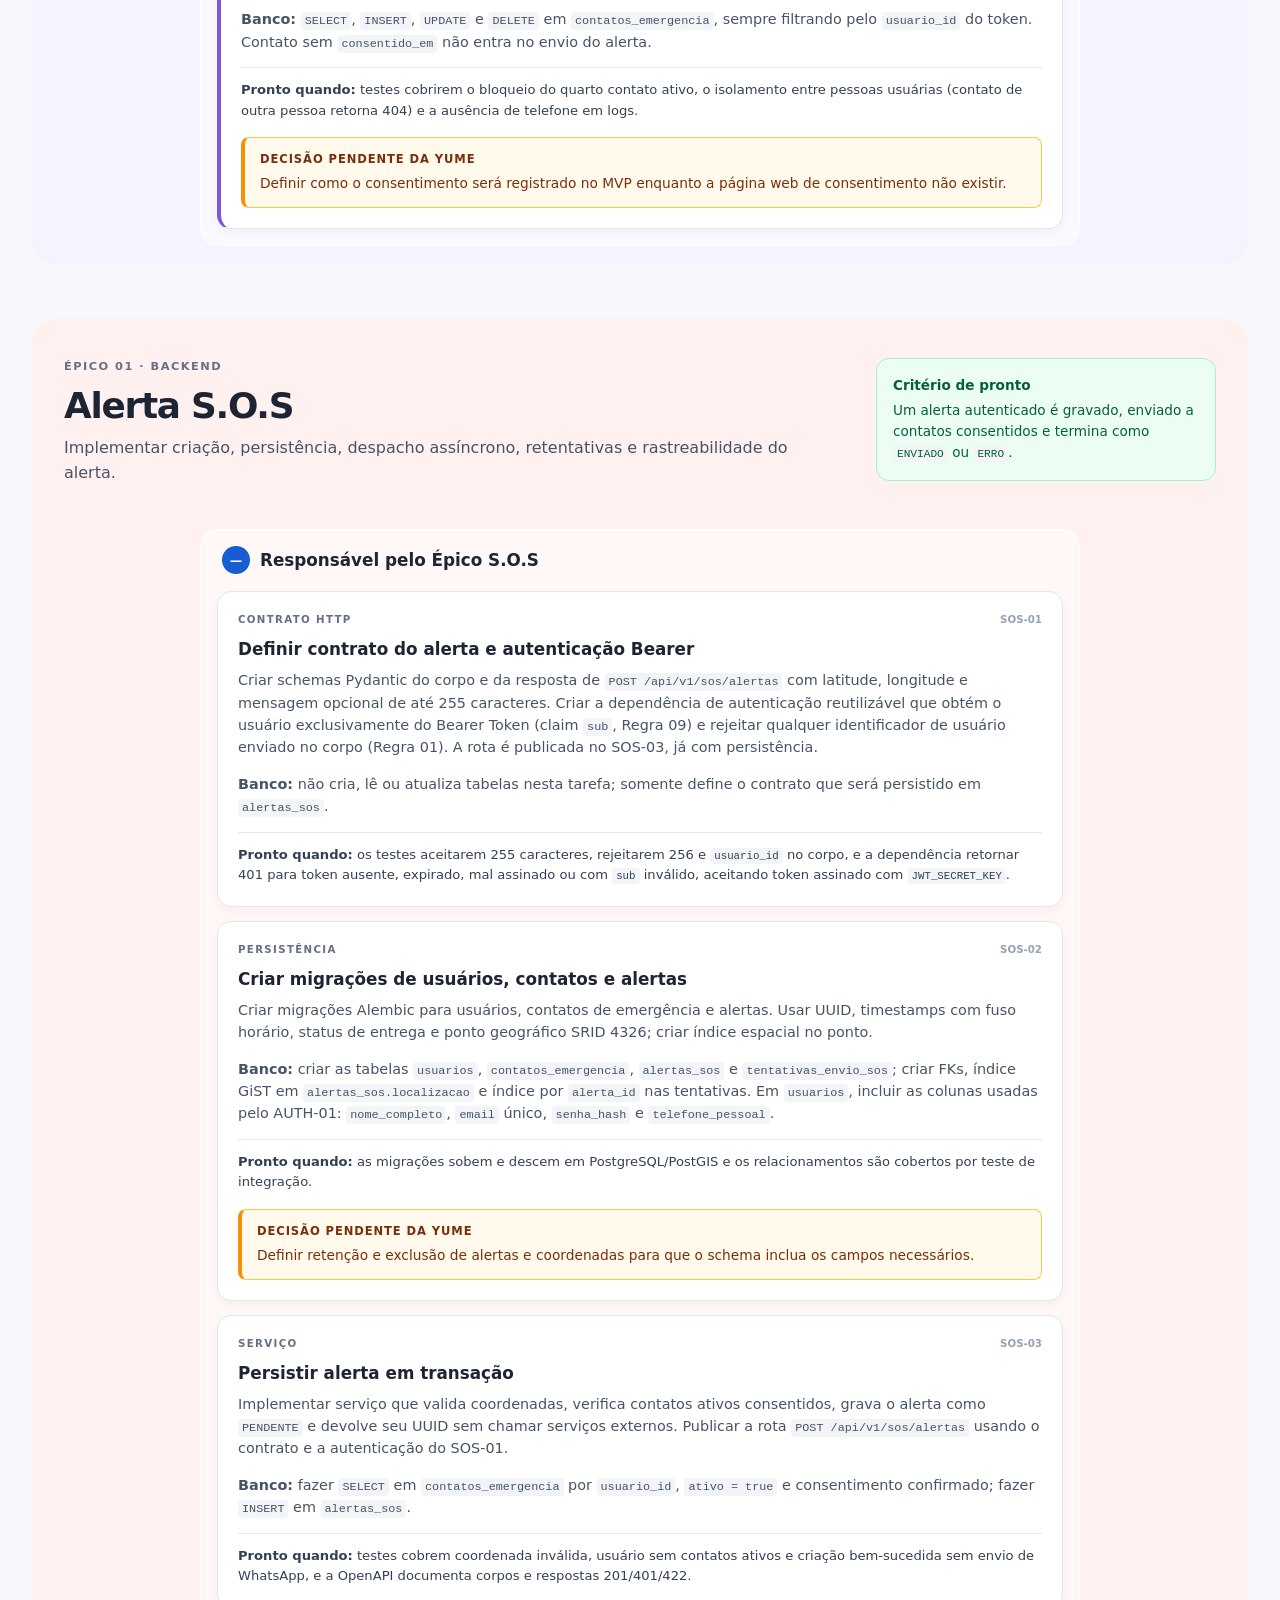
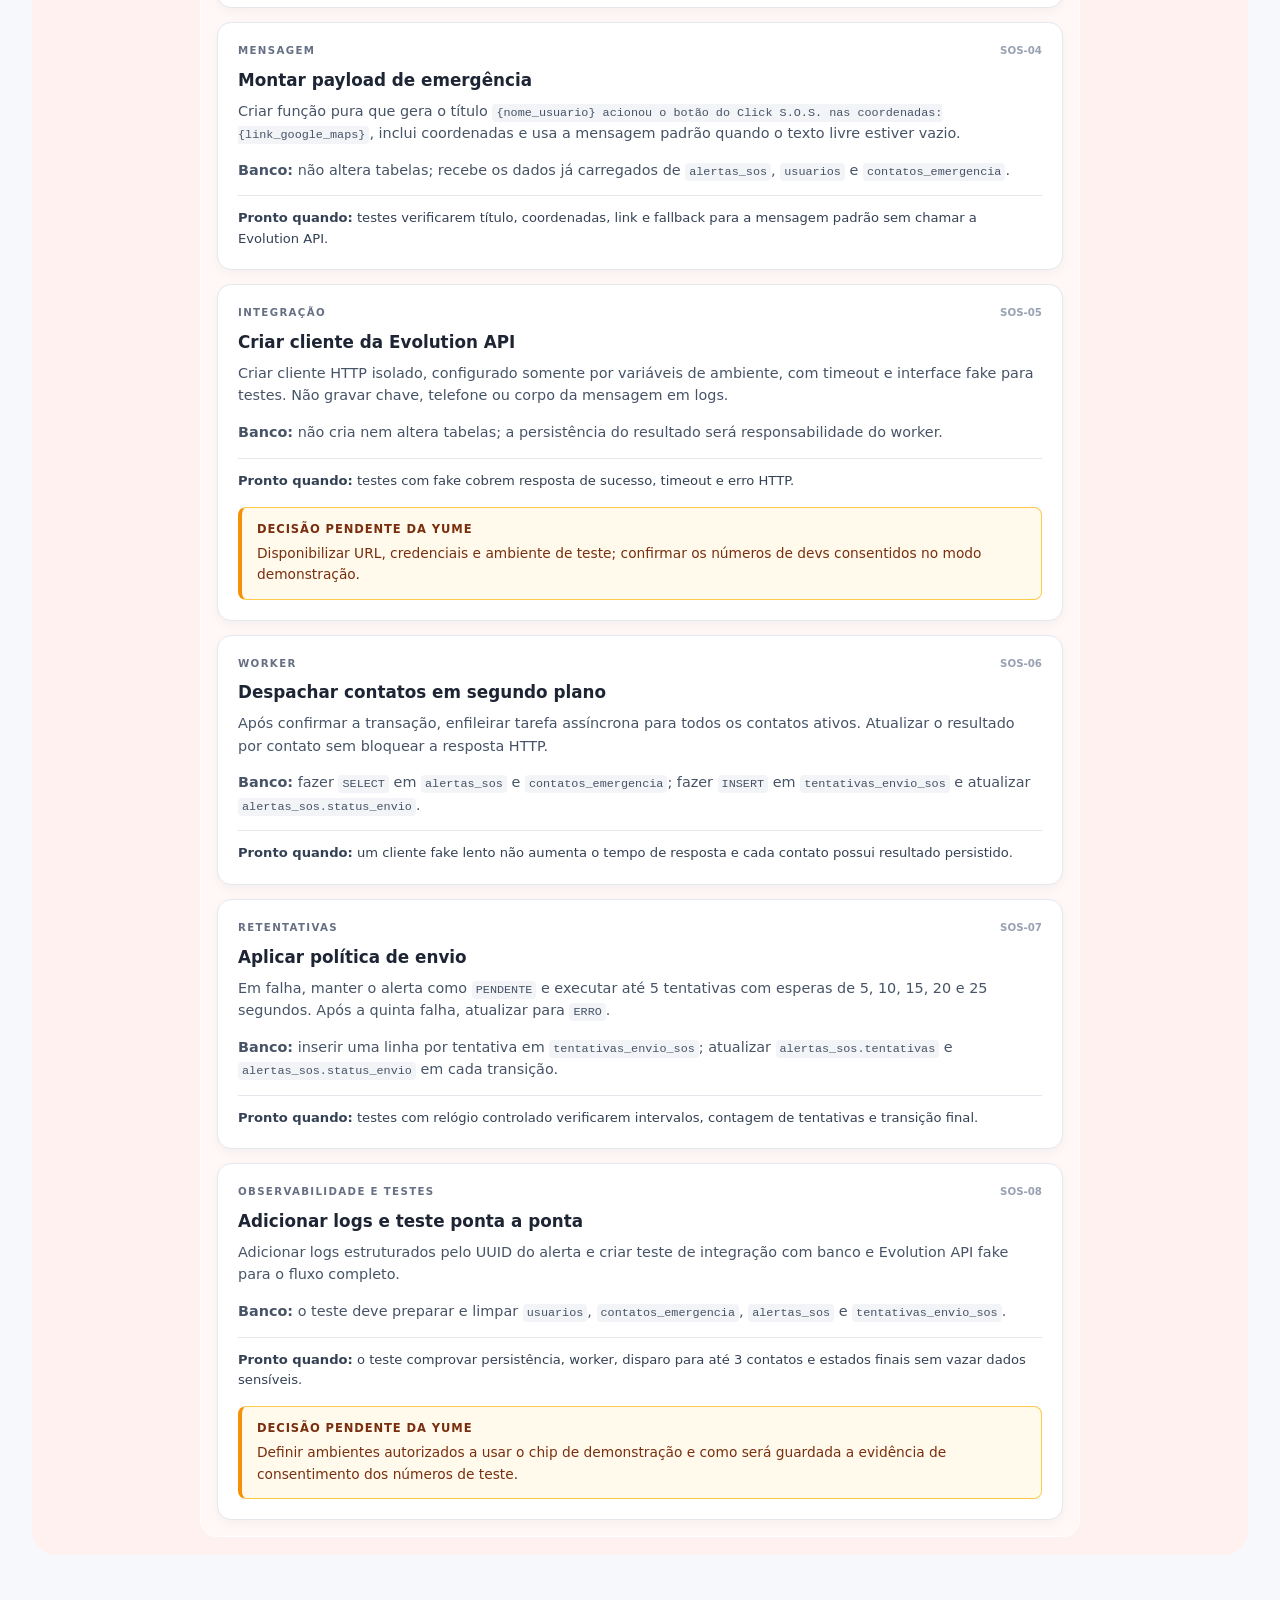
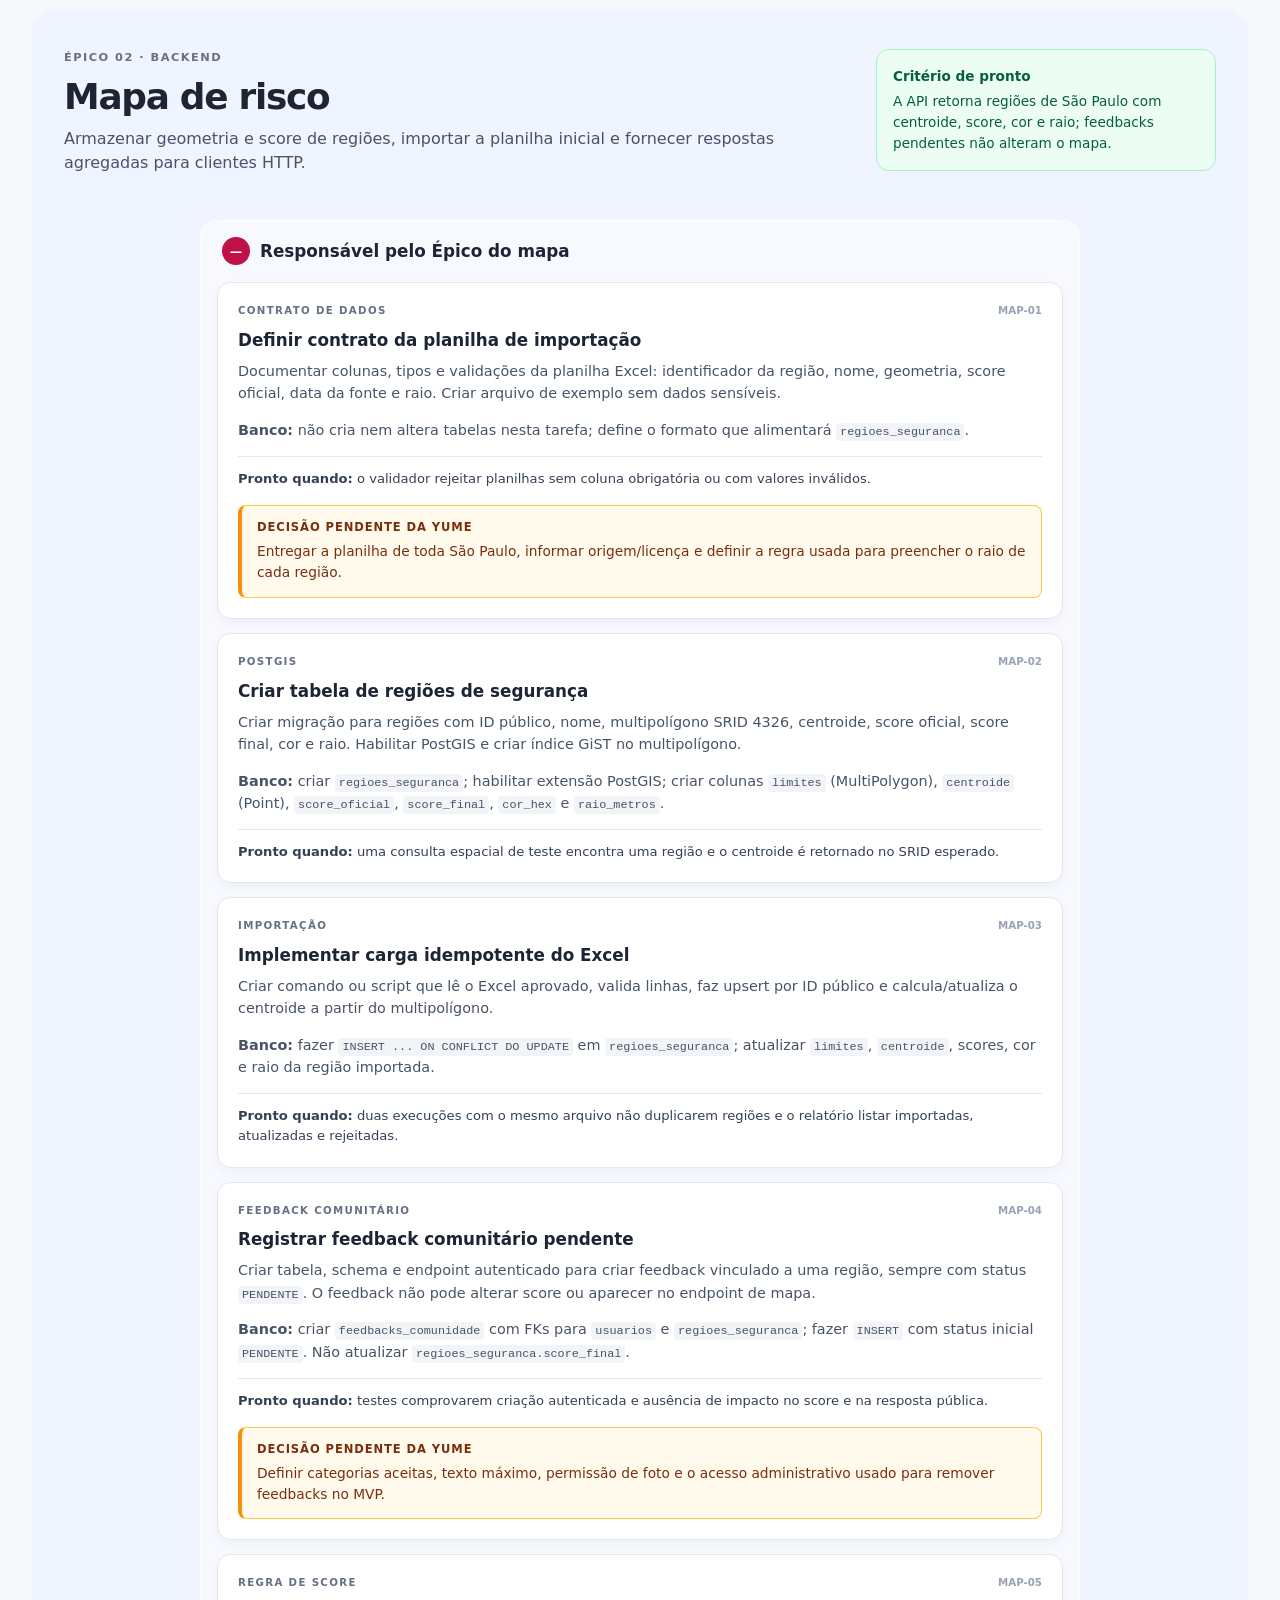
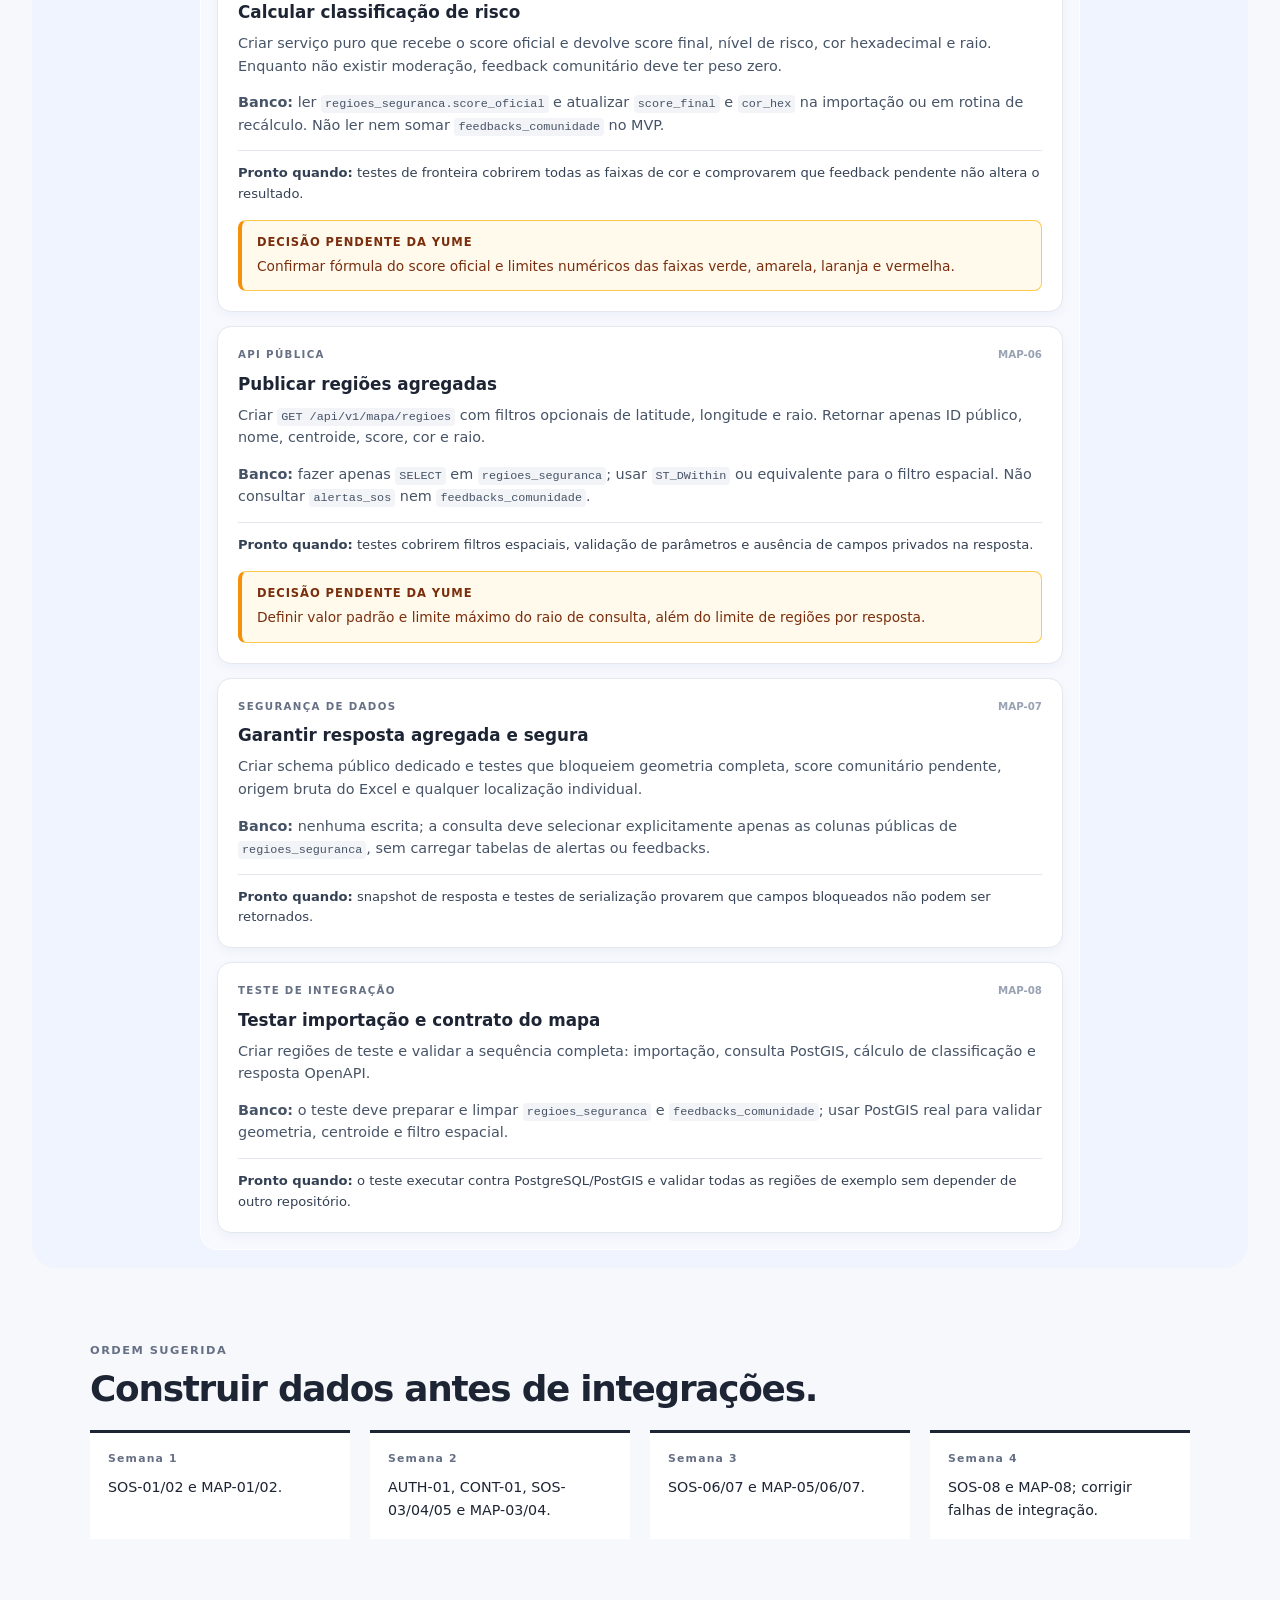
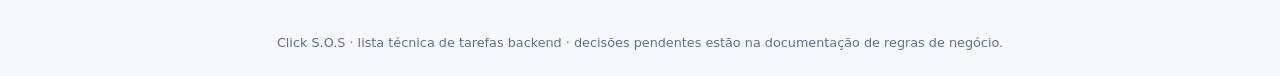
==== commit 817e705f: "docs(tarefas): move rota e OpenAPI do SOS-01 para o SOS-03 Sem a tabela alertas_sos, a rota só poder" ====
--- a/docs/index.html
+++ b/docs/index.html
@@ -154,10 +154,10 @@
 
           <article class="task">
             <div class="task-meta"><span>CONTRATO HTTP</span><span>SOS-01</span></div>
-            <h4>Definir schemas e rota de criação</h4>
-            <p>Criar schemas Pydantic e OpenAPI para <code>POST /api/v1/sos/alertas</code> com latitude, longitude e mensagem opcional de até 255 caracteres. Obter o usuário exclusivamente do Bearer Token (claim <code>sub</code>, Regra 09) e rejeitar qualquer identificador de usuário enviado no corpo (Regra 01).</p>
+            <h4>Definir contrato do alerta e autenticação Bearer</h4>
+            <p>Criar schemas Pydantic do corpo e da resposta de <code>POST /api/v1/sos/alertas</code> com latitude, longitude e mensagem opcional de até 255 caracteres. Criar a dependência de autenticação reutilizável que obtém o usuário exclusivamente do Bearer Token (claim <code>sub</code>, Regra 09) e rejeitar qualquer identificador de usuário enviado no corpo (Regra 01). A rota é publicada no SOS-03, já com persistência.</p>
             <p><strong>Banco:</strong> não cria, lê ou atualiza tabelas nesta tarefa; somente define o contrato que será persistido em <code>alertas_sos</code>.</p>
-            <p class="done"><b>Pronto quando:</b> OpenAPI documentar corpos, respostas 201/401/422 e os testes aceitarem 255 caracteres, rejeitarem 256 e retornarem 401 para token ausente, expirado ou mal assinado.</p>
+            <p class="done"><b>Pronto quando:</b> os testes aceitarem 255 caracteres, rejeitarem 256 e <code>usuario_id</code> no corpo, e a dependência retornar 401 para token ausente, expirado, mal assinado ou com <code>sub</code> inválido, aceitando token assinado com <code>JWT_SECRET_KEY</code>.</p>
           </article>
 
           <article class="task">
@@ -172,9 +172,9 @@
           <article class="task">
             <div class="task-meta"><span>SERVIÇO</span><span>SOS-03</span></div>
             <h4>Persistir alerta em transação</h4>
-            <p>Implementar serviço que valida coordenadas, verifica contatos ativos consentidos, grava o alerta como <code>PENDENTE</code> e devolve seu UUID sem chamar serviços externos.</p>
+            <p>Implementar serviço que valida coordenadas, verifica contatos ativos consentidos, grava o alerta como <code>PENDENTE</code> e devolve seu UUID sem chamar serviços externos. Publicar a rota <code>POST /api/v1/sos/alertas</code> usando o contrato e a autenticação do SOS-01.</p>
             <p><strong>Banco:</strong> fazer <code>SELECT</code> em <code>contatos_emergencia</code> por <code>usuario_id</code>, <code>ativo = true</code> e consentimento confirmado; fazer <code>INSERT</code> em <code>alertas_sos</code>.</p>
-            <p class="done"><b>Pronto quando:</b> testes cobrem coordenada inválida, usuário sem contatos ativos e criação bem-sucedida sem envio de WhatsApp.</p>
+            <p class="done"><b>Pronto quando:</b> testes cobrem coordenada inválida, usuário sem contatos ativos e criação bem-sucedida sem envio de WhatsApp, e a OpenAPI documenta corpos e respostas 201/401/422.</p>
           </article>
 
           <article class="task">
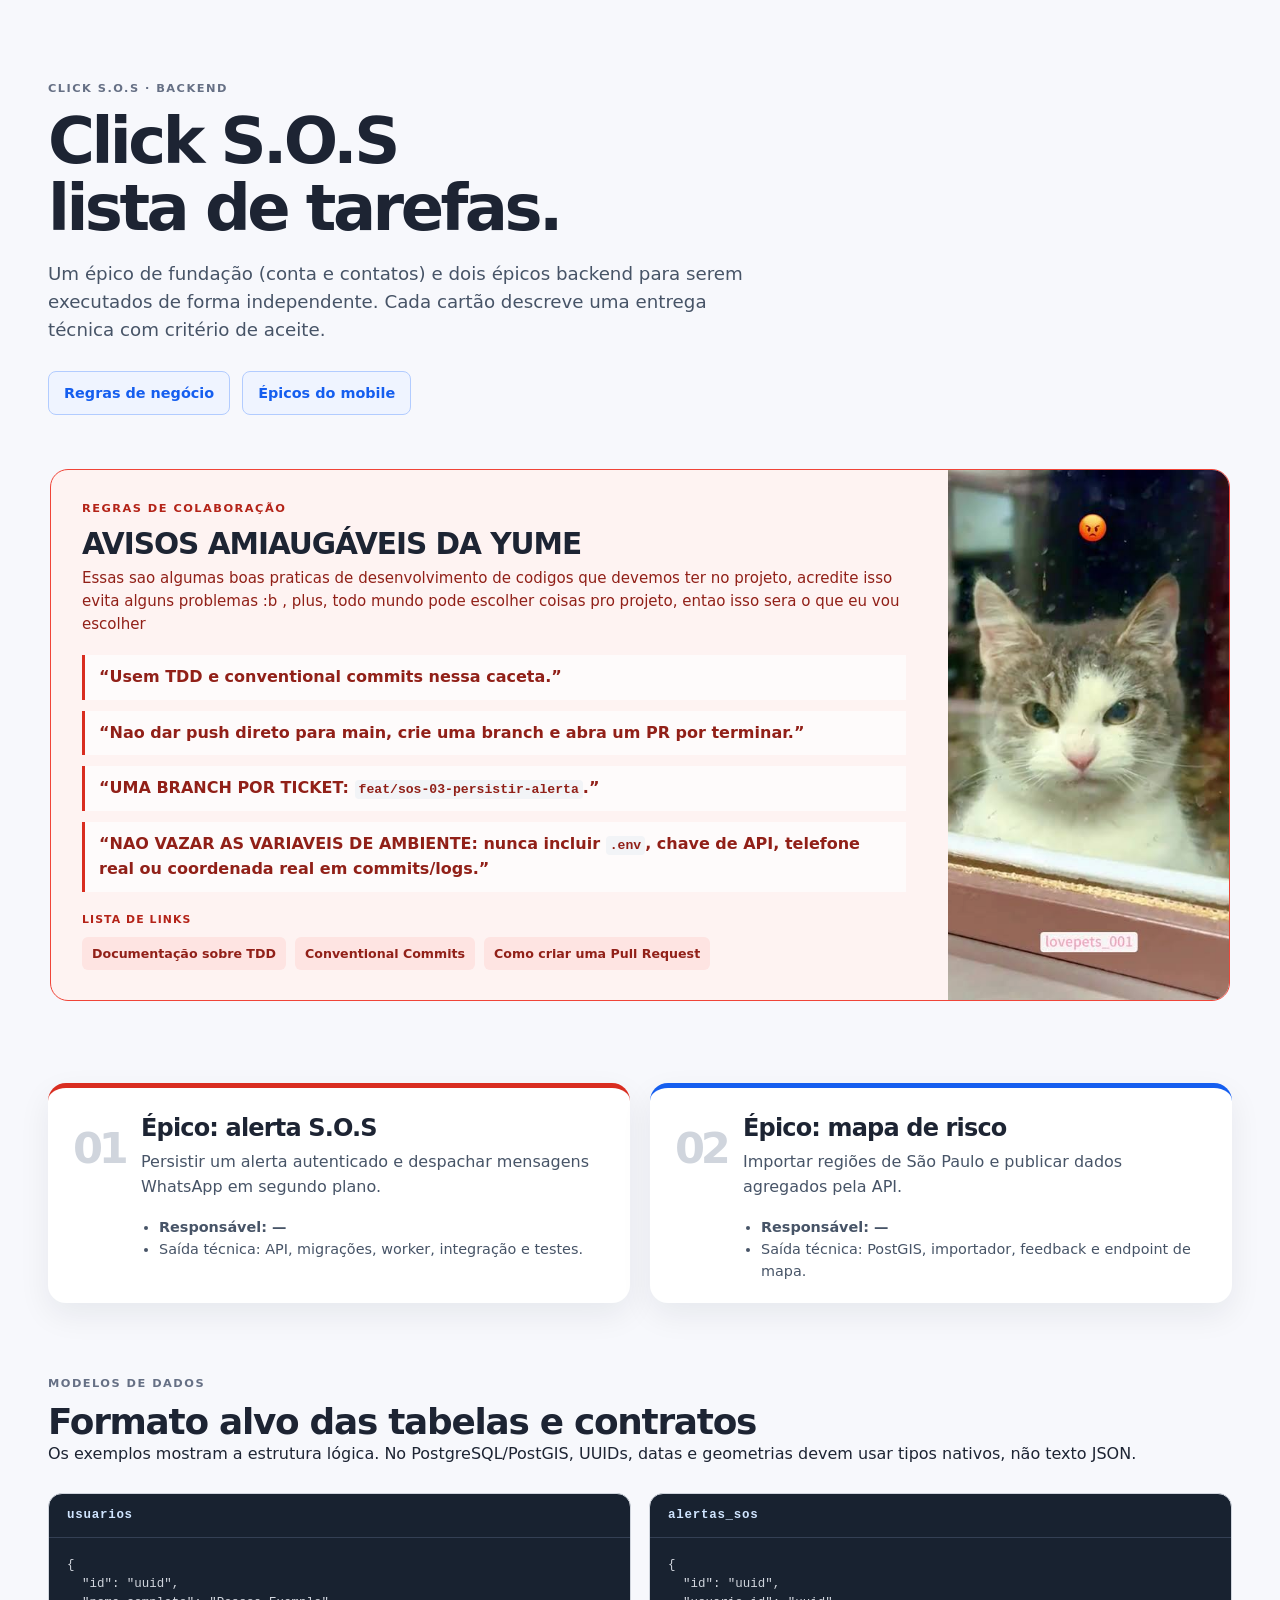
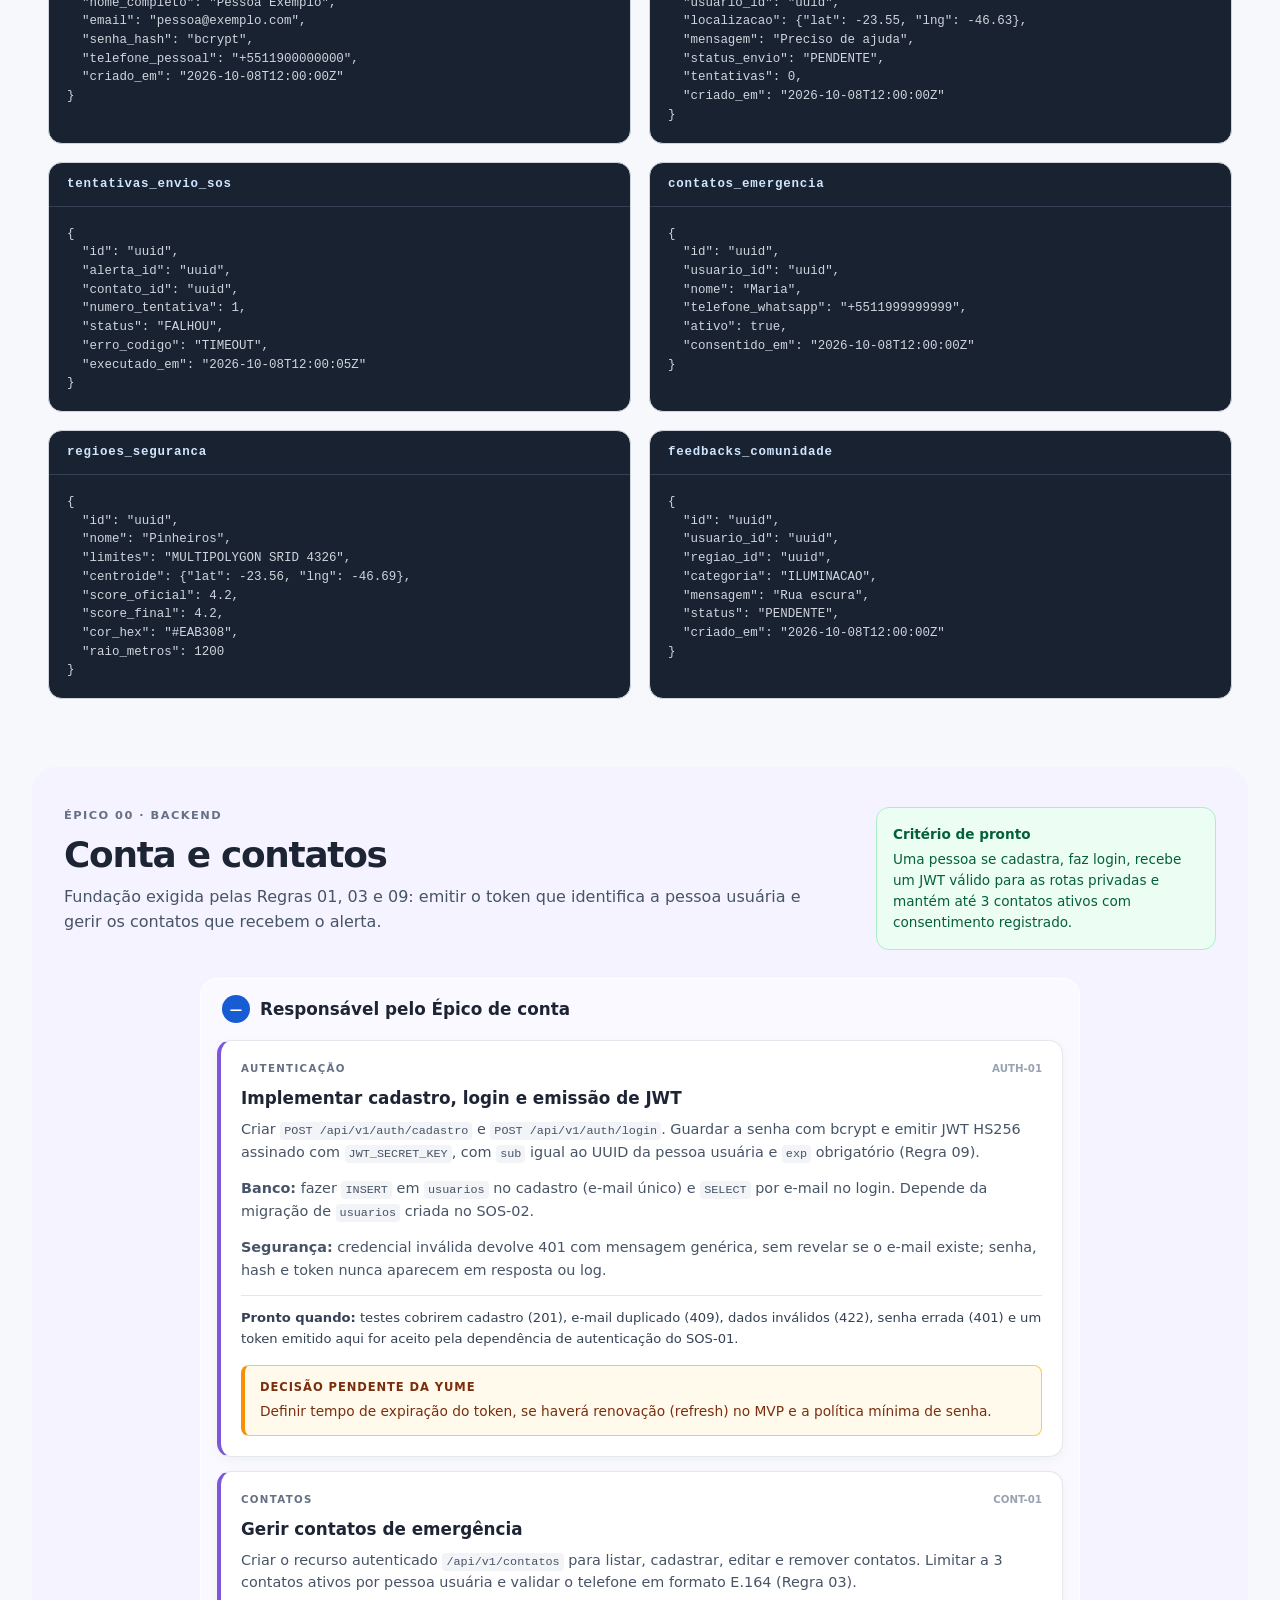
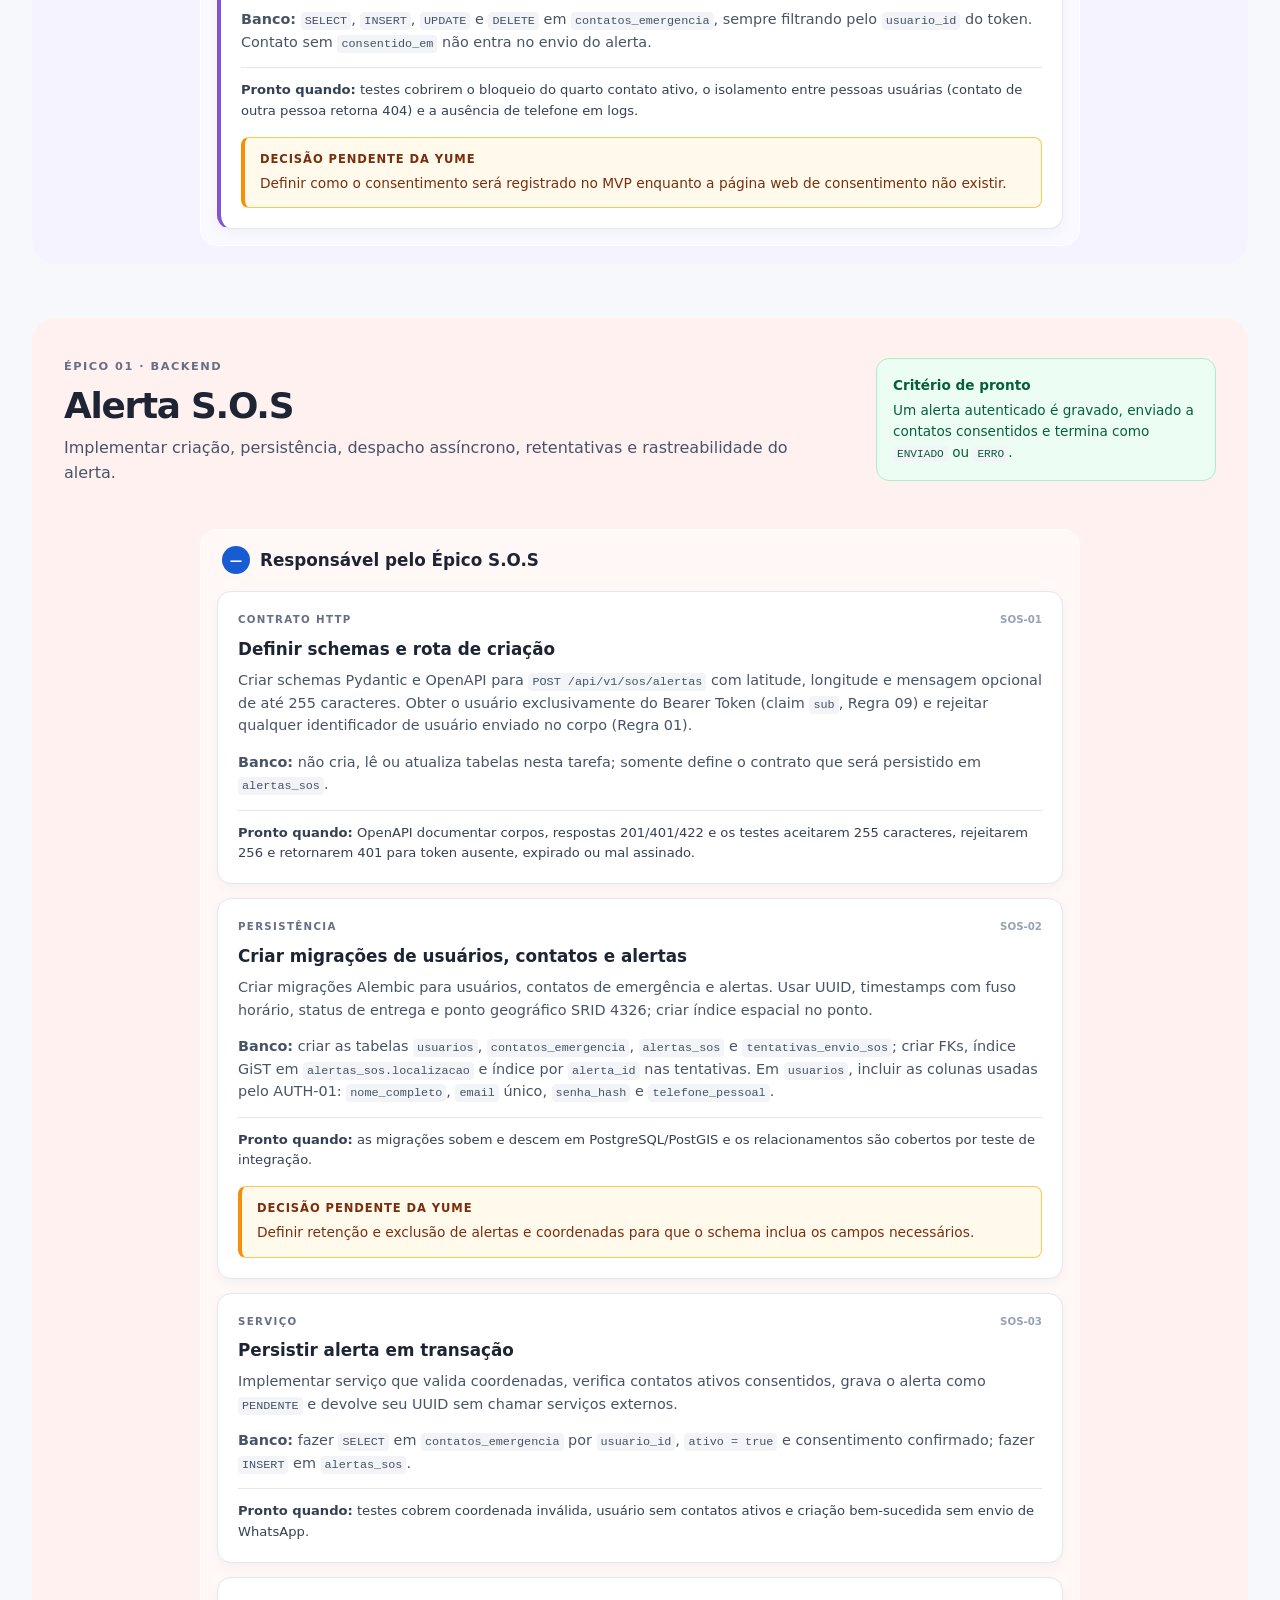
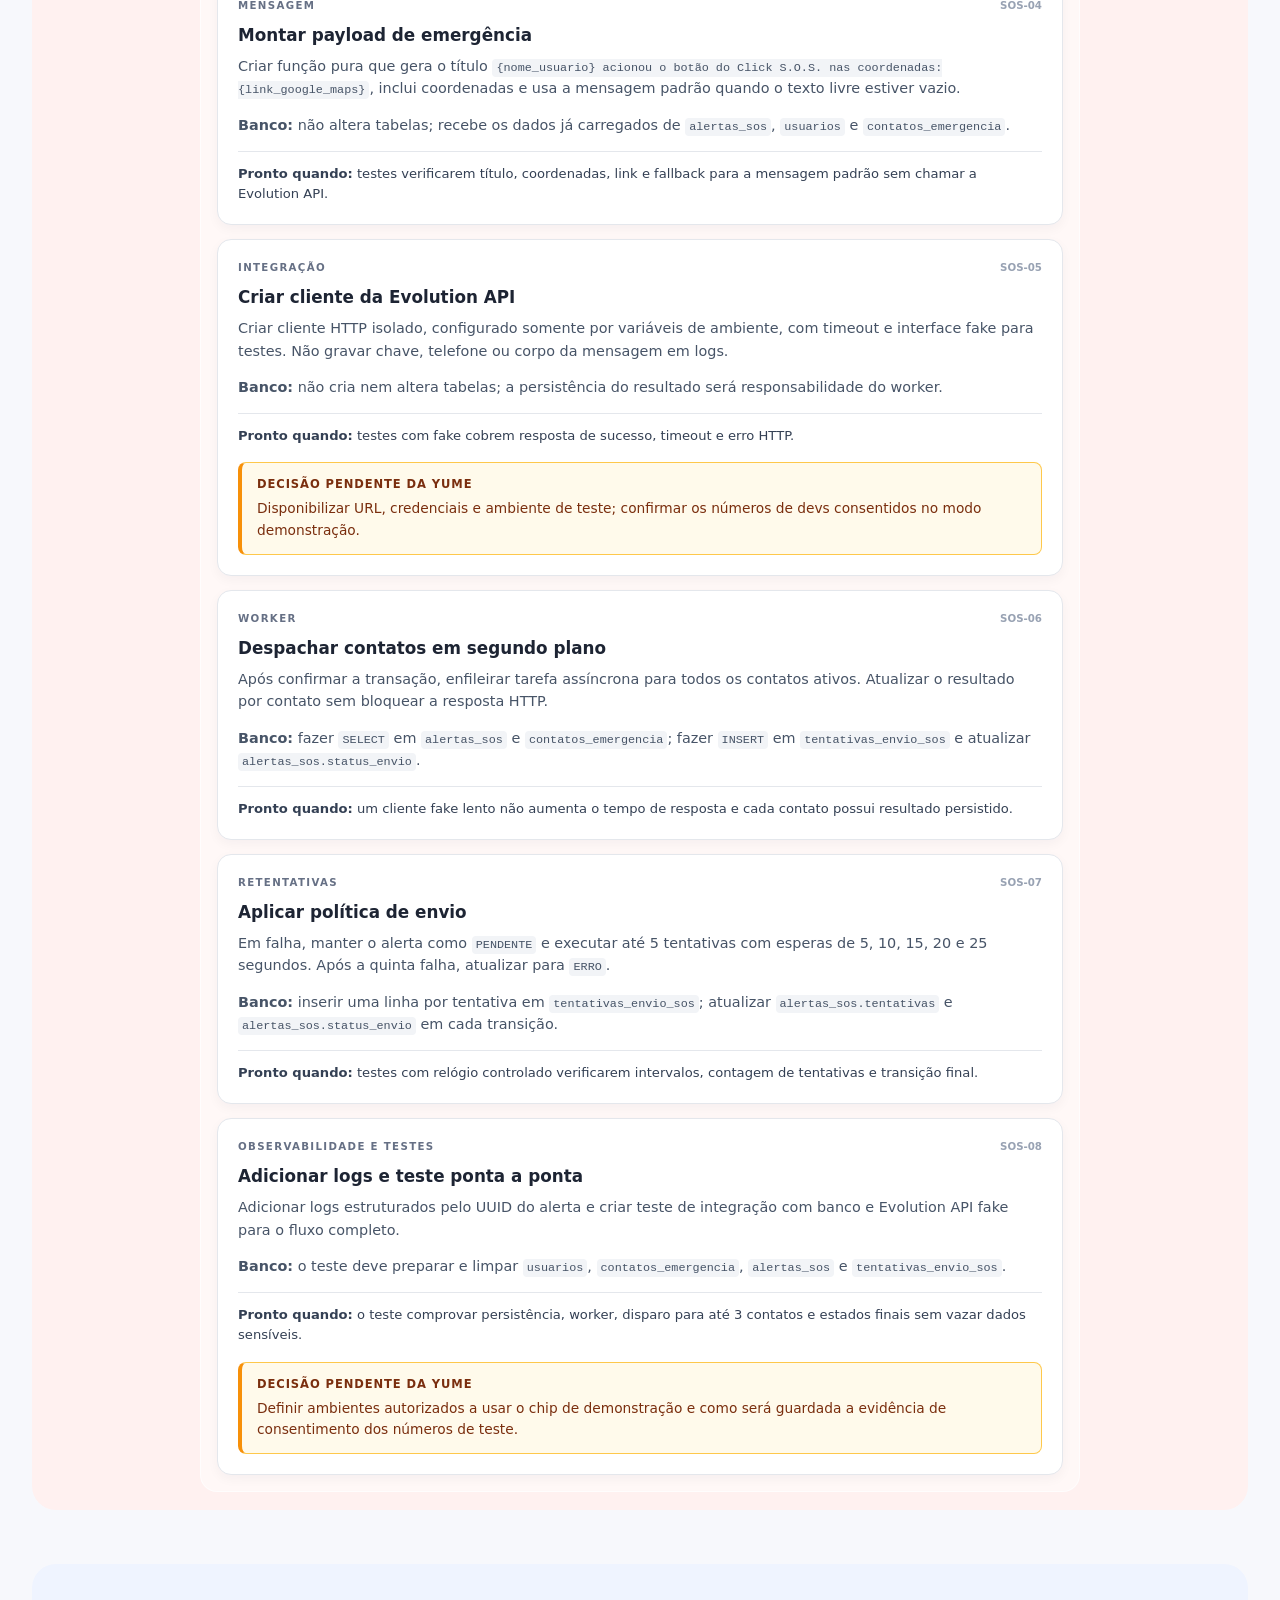
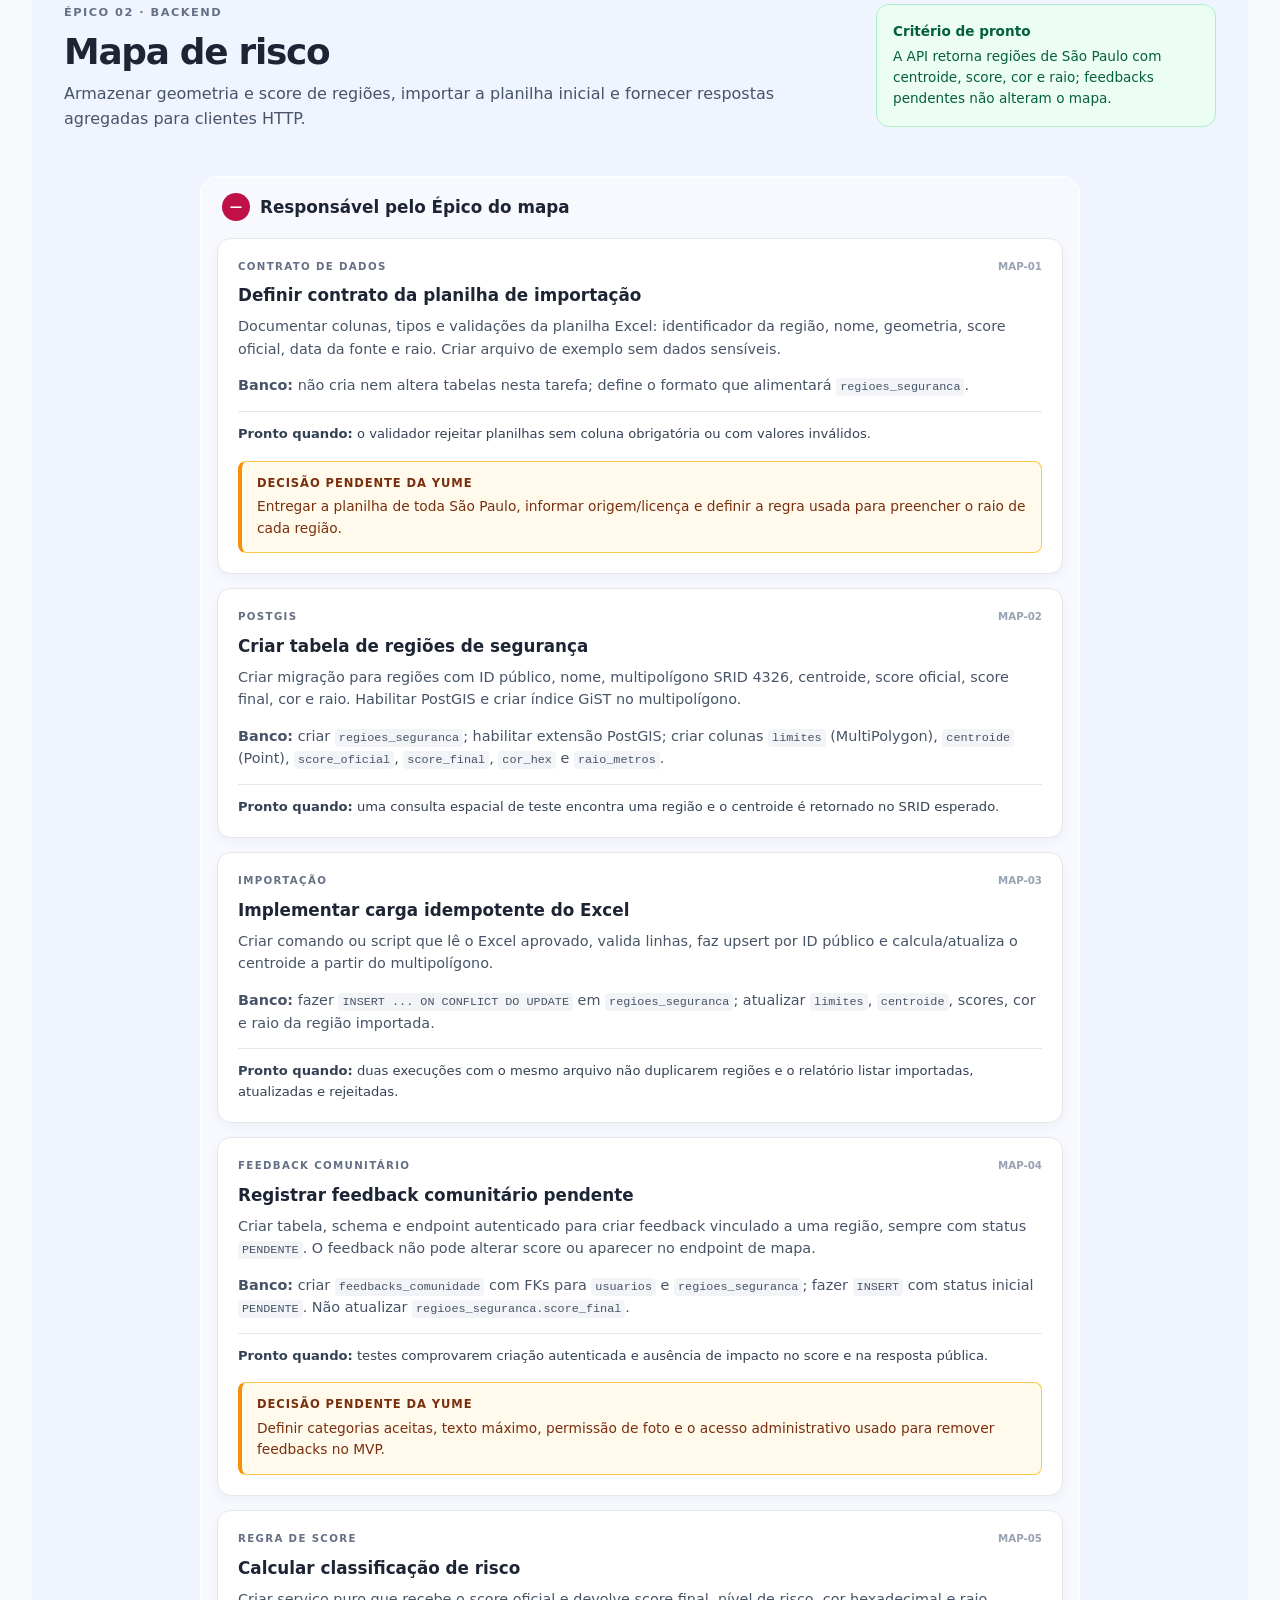
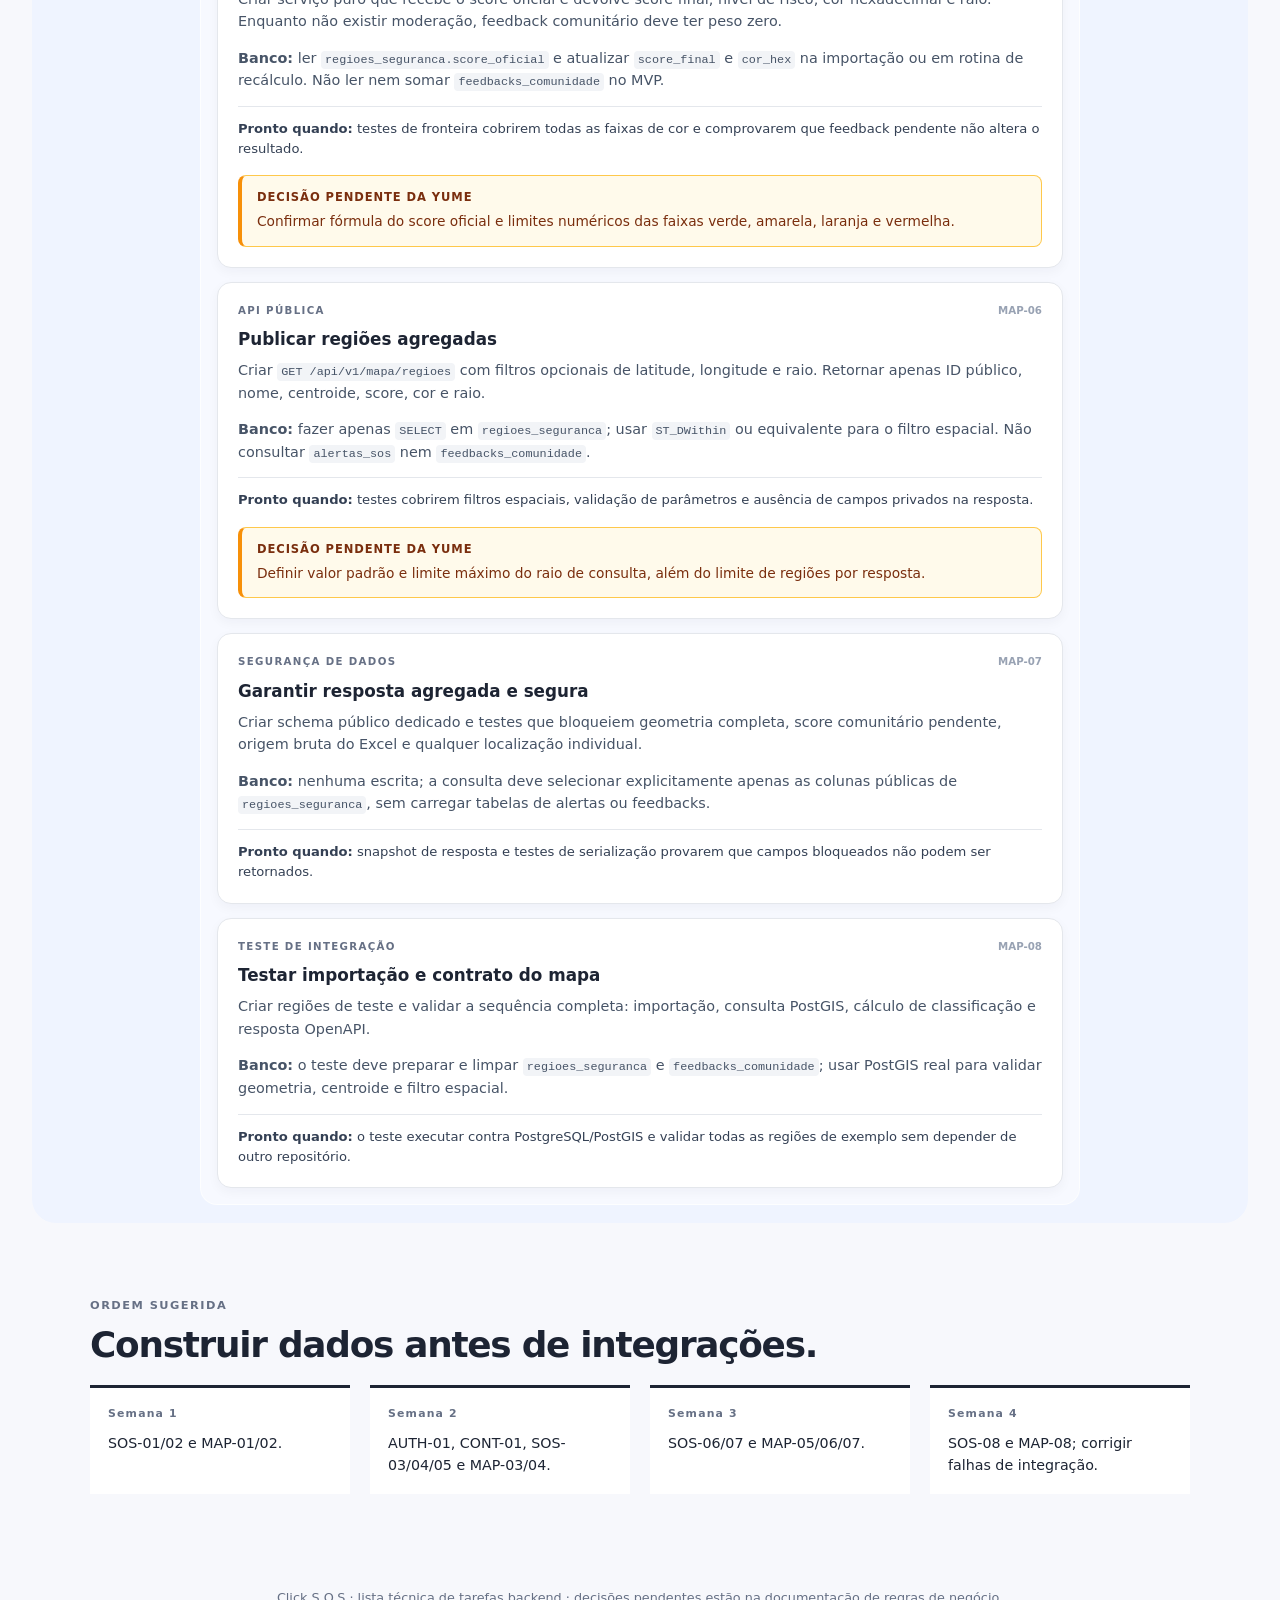
==== commit 3c6fe8c8: "Merge branch 'main' into feat/sos-01-contrato-alerta Traz os PRs #1 (finais de linha LF) e #2 (AUTH-" ====
--- a/docs/index.html
+++ b/docs/index.html
@@ -154,10 +154,10 @@
 
           <article class="task">
             <div class="task-meta"><span>CONTRATO HTTP</span><span>SOS-01</span></div>
-            <h4>Definir contrato do alerta e autenticação Bearer</h4>
-            <p>Criar schemas Pydantic do corpo e da resposta de <code>POST /api/v1/sos/alertas</code> com latitude, longitude e mensagem opcional de até 255 caracteres. Criar a dependência de autenticação reutilizável que obtém o usuário exclusivamente do Bearer Token (claim <code>sub</code>, Regra 09) e rejeitar qualquer identificador de usuário enviado no corpo (Regra 01). A rota é publicada no SOS-03, já com persistência.</p>
+            <h4>Definir schemas e rota de criação</h4>
+            <p>Criar schemas Pydantic e OpenAPI para <code>POST /api/v1/sos/alertas</code> com latitude, longitude e mensagem opcional de até 255 caracteres. Obter o usuário exclusivamente do Bearer Token (claim <code>sub</code>, Regra 09) e rejeitar qualquer identificador de usuário enviado no corpo (Regra 01).</p>
             <p><strong>Banco:</strong> não cria, lê ou atualiza tabelas nesta tarefa; somente define o contrato que será persistido em <code>alertas_sos</code>.</p>
-            <p class="done"><b>Pronto quando:</b> os testes aceitarem 255 caracteres, rejeitarem 256 e <code>usuario_id</code> no corpo, e a dependência retornar 401 para token ausente, expirado, mal assinado ou com <code>sub</code> inválido, aceitando token assinado com <code>JWT_SECRET_KEY</code>.</p>
+            <p class="done"><b>Pronto quando:</b> OpenAPI documentar corpos, respostas 201/401/422 e os testes aceitarem 255 caracteres, rejeitarem 256 e retornarem 401 para token ausente, expirado ou mal assinado.</p>
           </article>
 
           <article class="task">
@@ -172,9 +172,9 @@
           <article class="task">
             <div class="task-meta"><span>SERVIÇO</span><span>SOS-03</span></div>
             <h4>Persistir alerta em transação</h4>
-            <p>Implementar serviço que valida coordenadas, verifica contatos ativos consentidos, grava o alerta como <code>PENDENTE</code> e devolve seu UUID sem chamar serviços externos. Publicar a rota <code>POST /api/v1/sos/alertas</code> usando o contrato e a autenticação do SOS-01.</p>
+            <p>Implementar serviço que valida coordenadas, verifica contatos ativos consentidos, grava o alerta como <code>PENDENTE</code> e devolve seu UUID sem chamar serviços externos.</p>
             <p><strong>Banco:</strong> fazer <code>SELECT</code> em <code>contatos_emergencia</code> por <code>usuario_id</code>, <code>ativo = true</code> e consentimento confirmado; fazer <code>INSERT</code> em <code>alertas_sos</code>.</p>
-            <p class="done"><b>Pronto quando:</b> testes cobrem coordenada inválida, usuário sem contatos ativos e criação bem-sucedida sem envio de WhatsApp, e a OpenAPI documenta corpos e respostas 201/401/422.</p>
+            <p class="done"><b>Pronto quando:</b> testes cobrem coordenada inválida, usuário sem contatos ativos e criação bem-sucedida sem envio de WhatsApp.</p>
           </article>
 
           <article class="task">
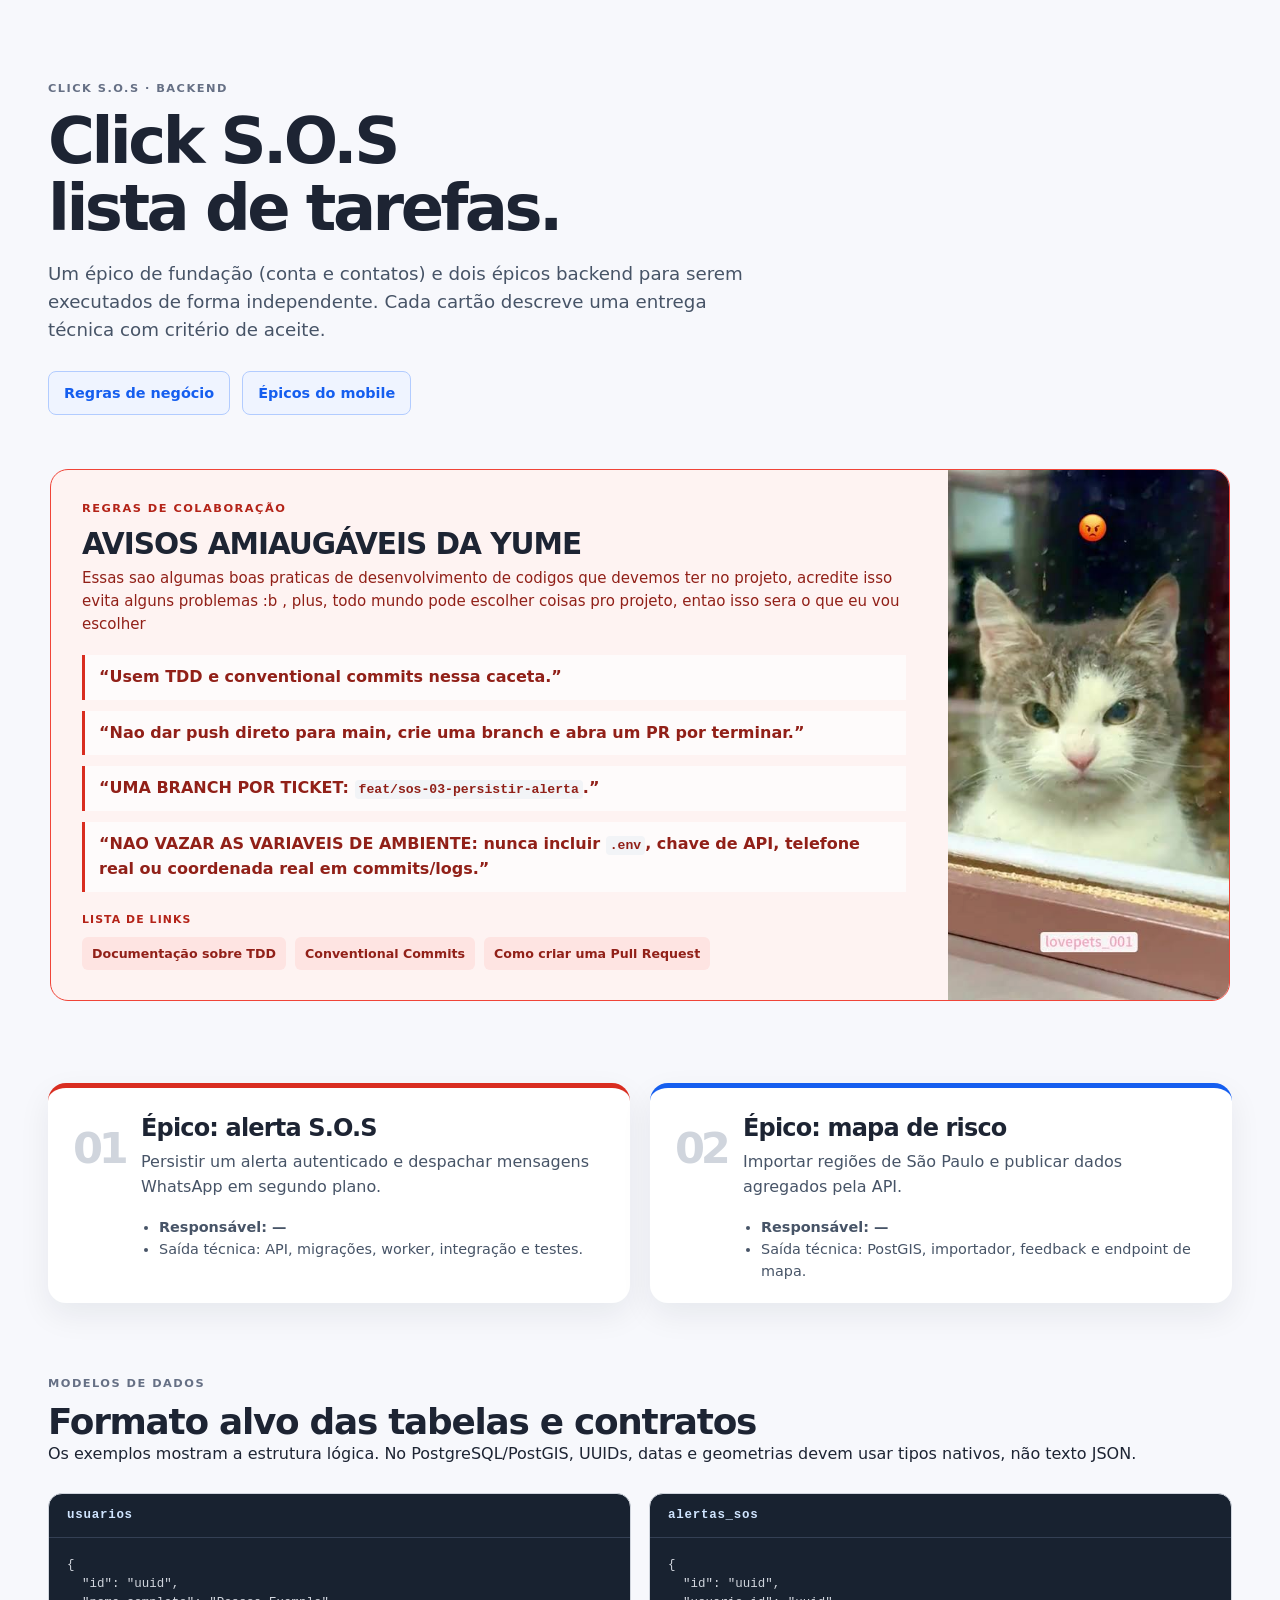
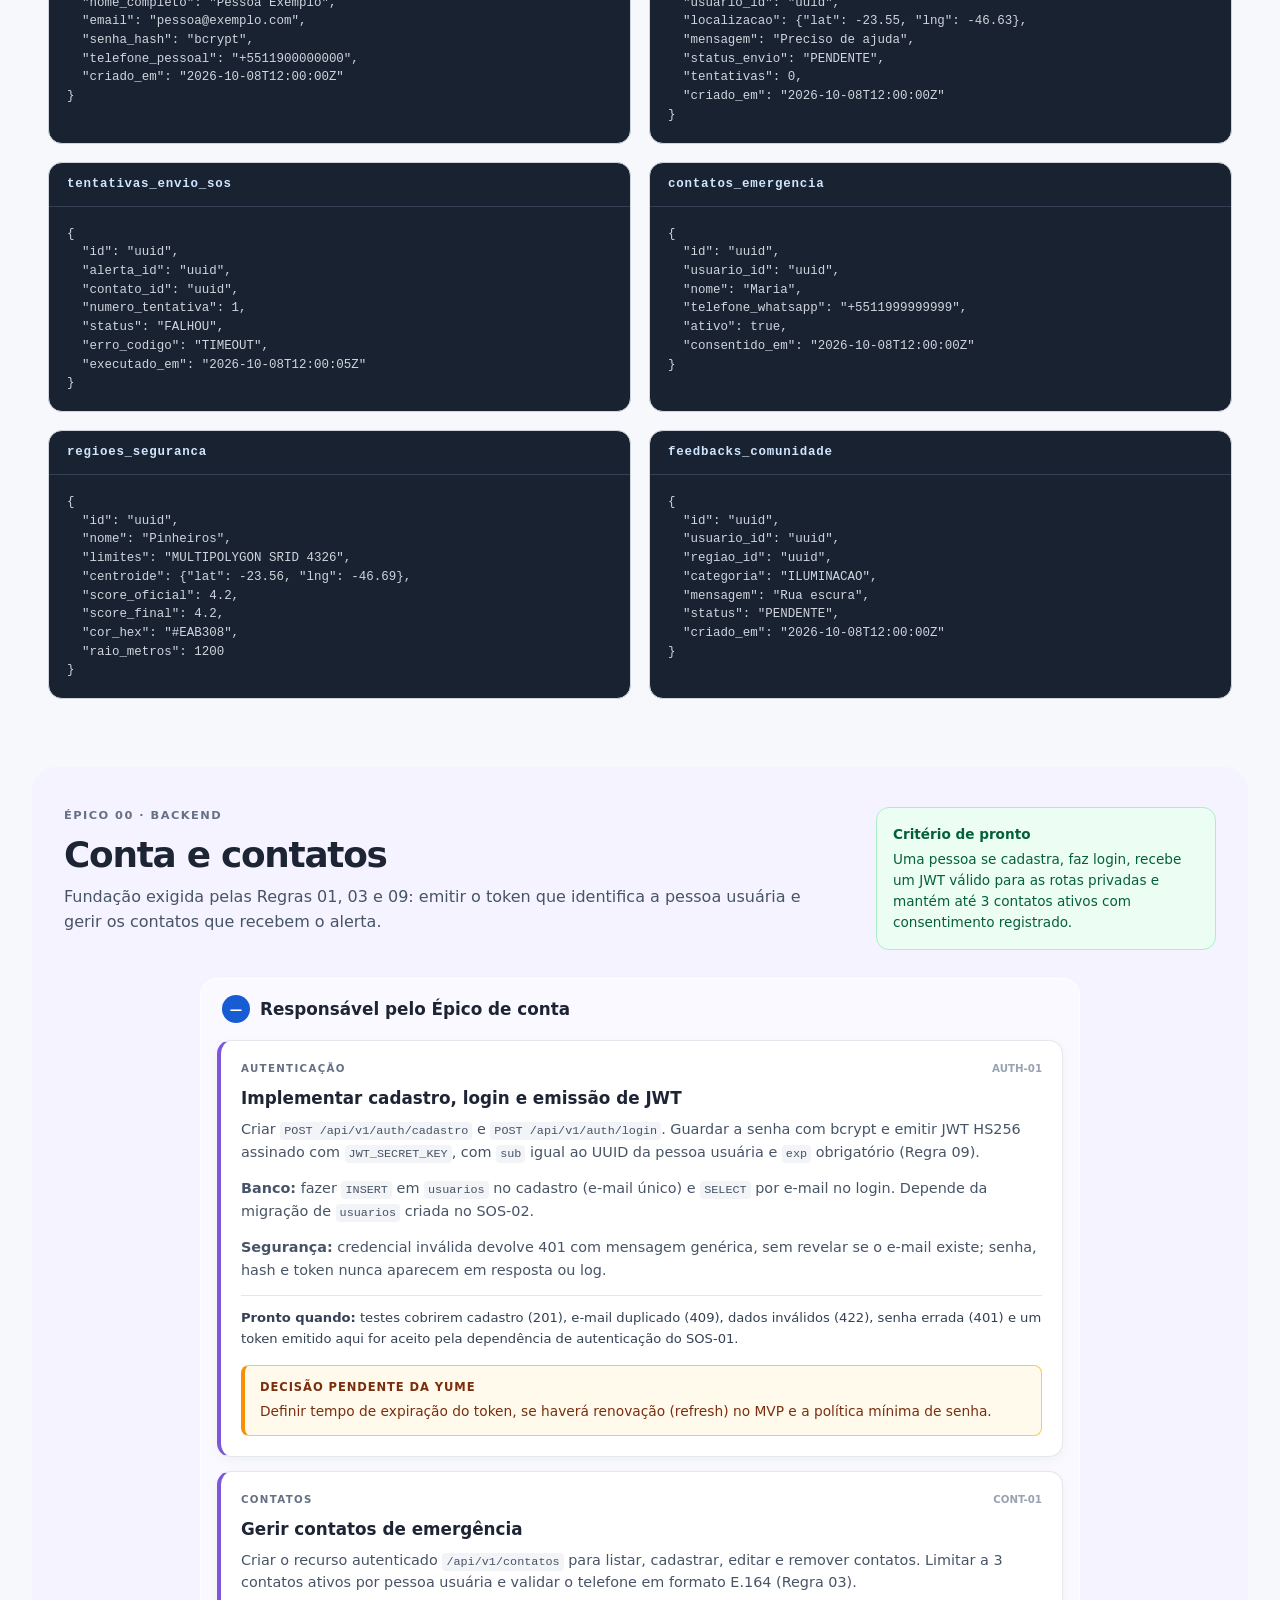
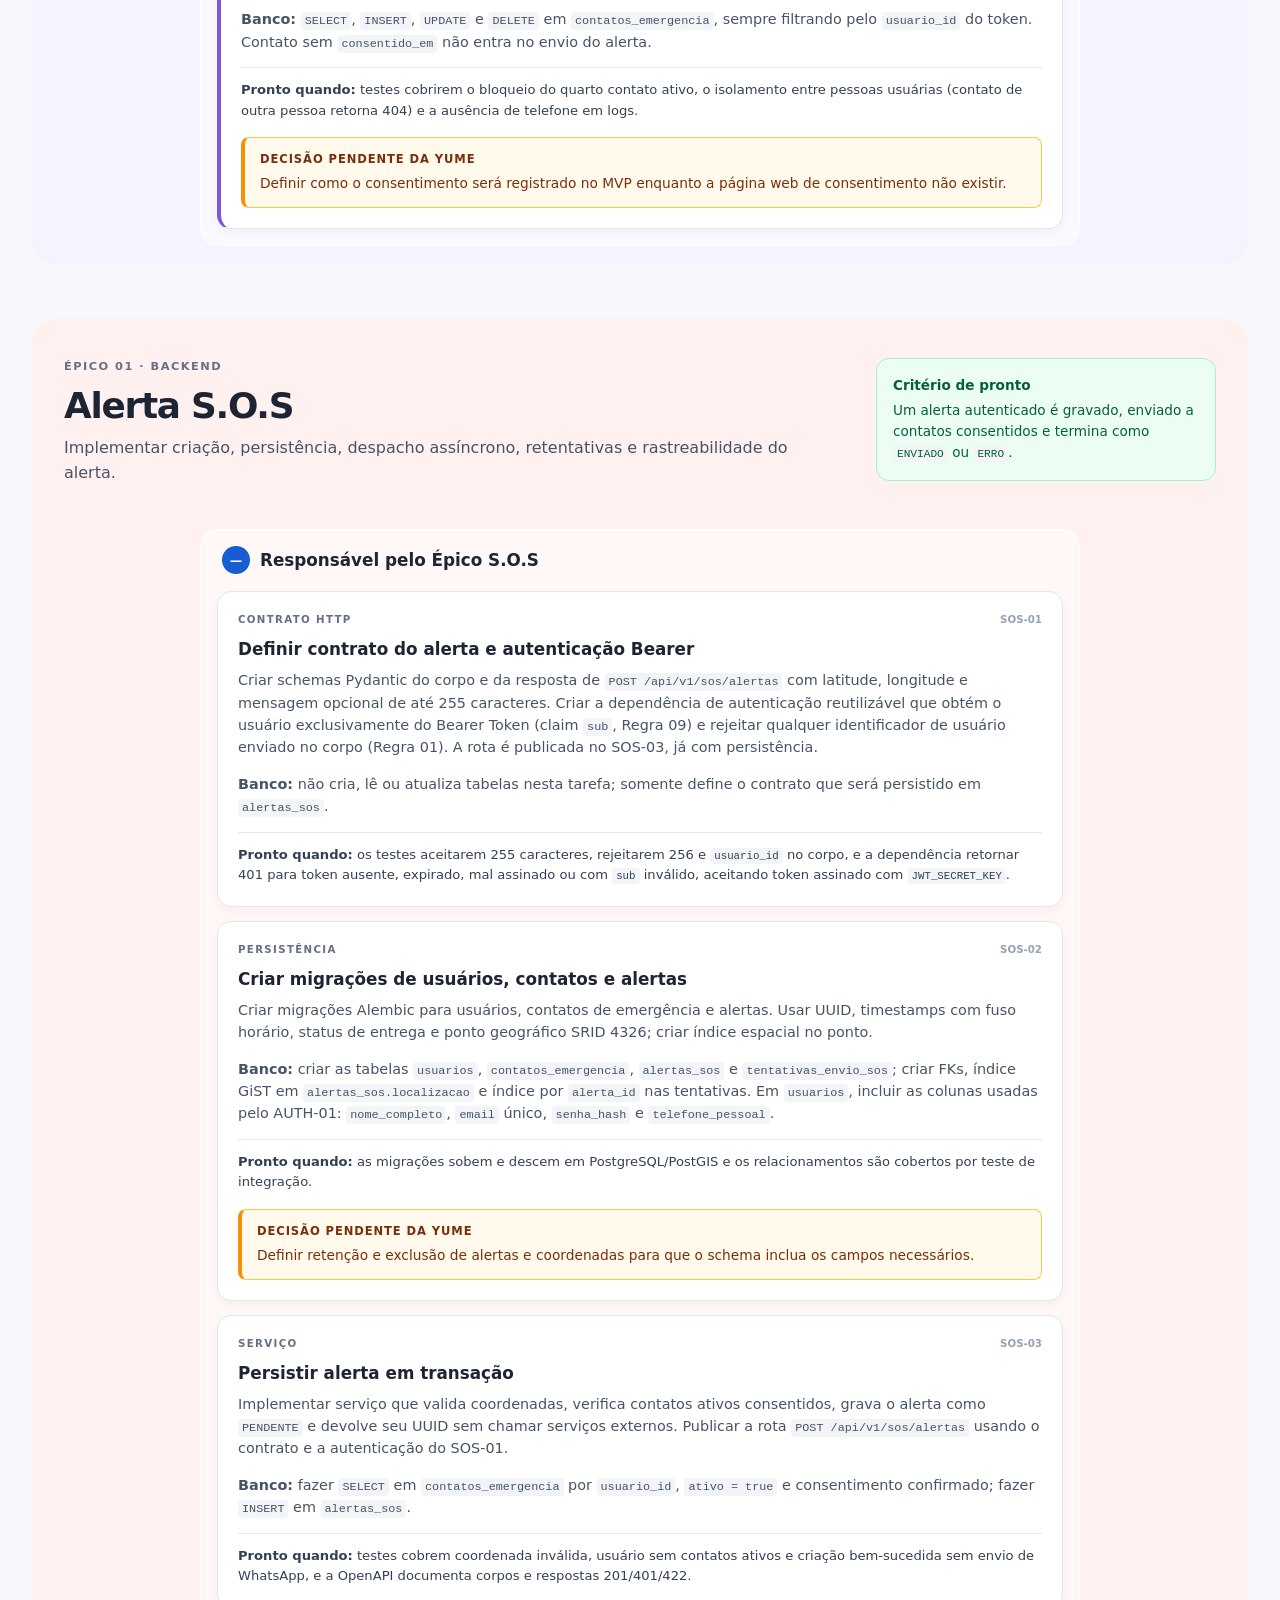
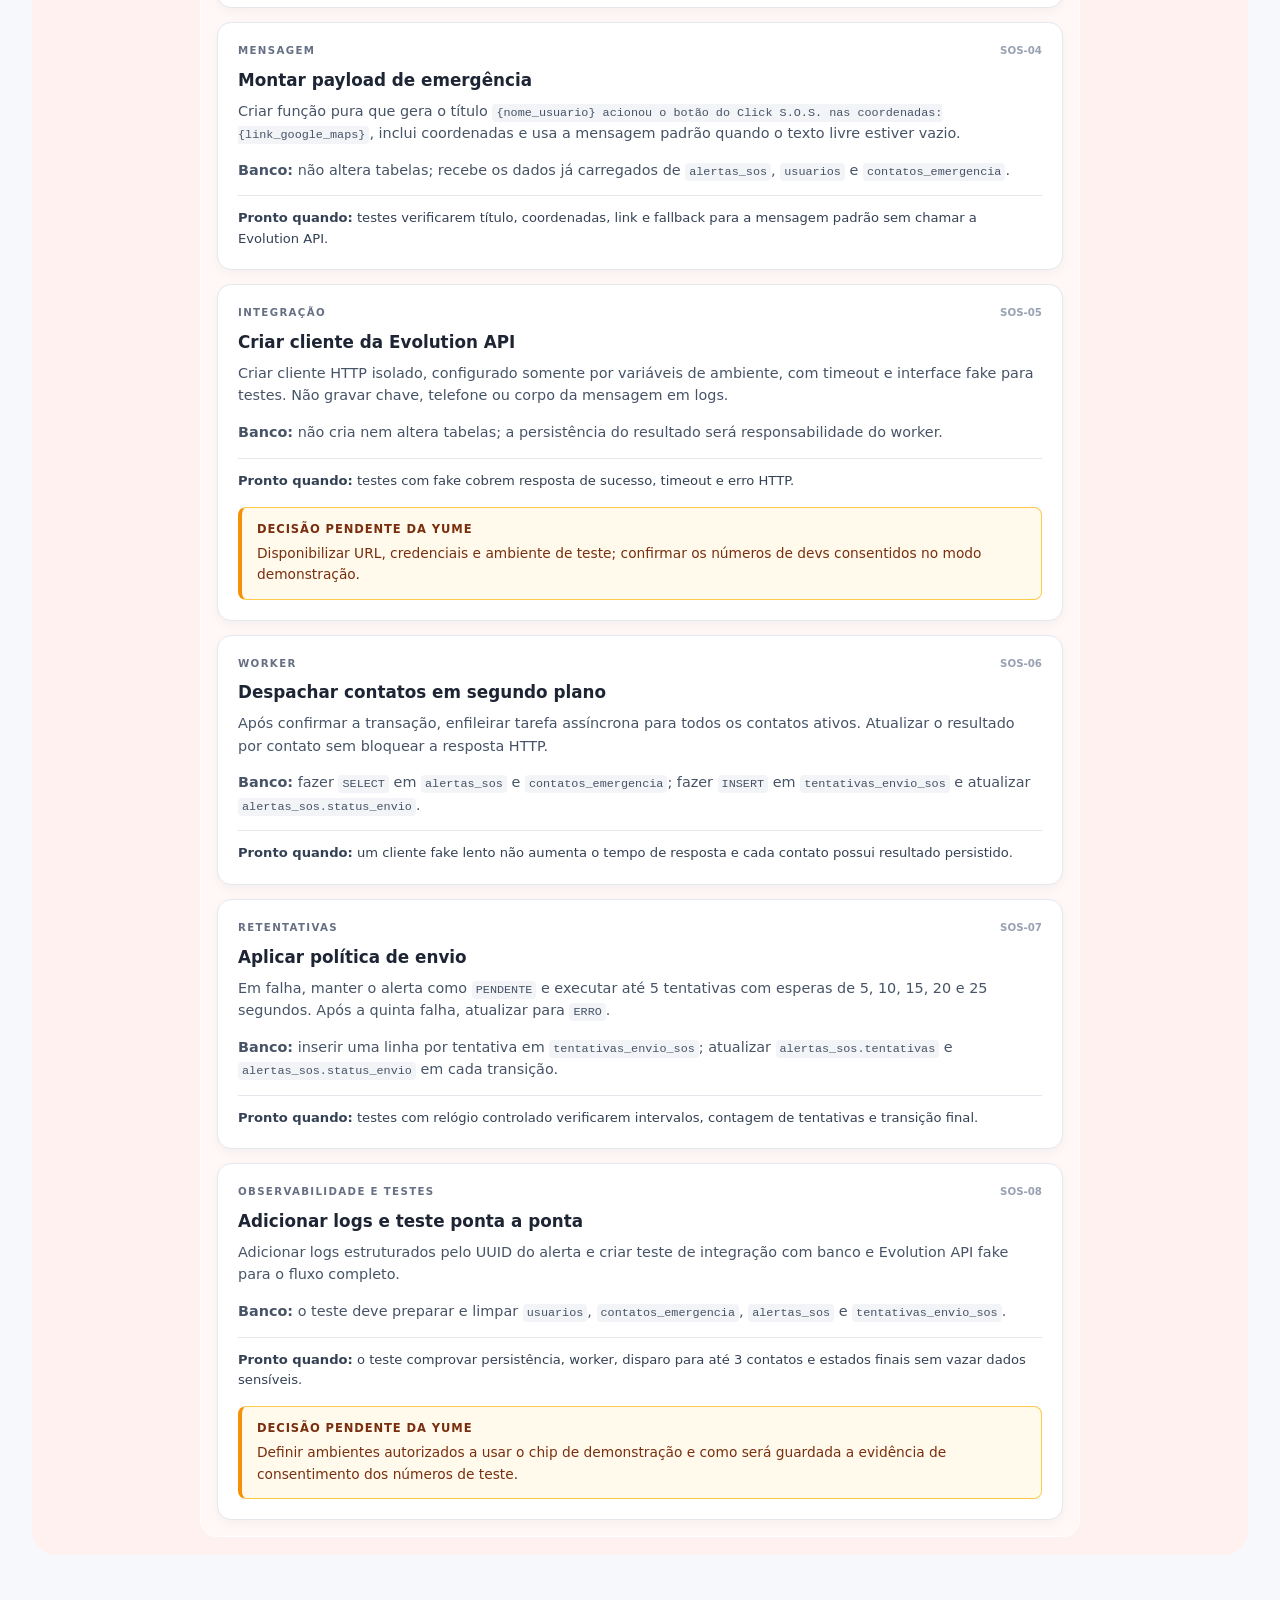
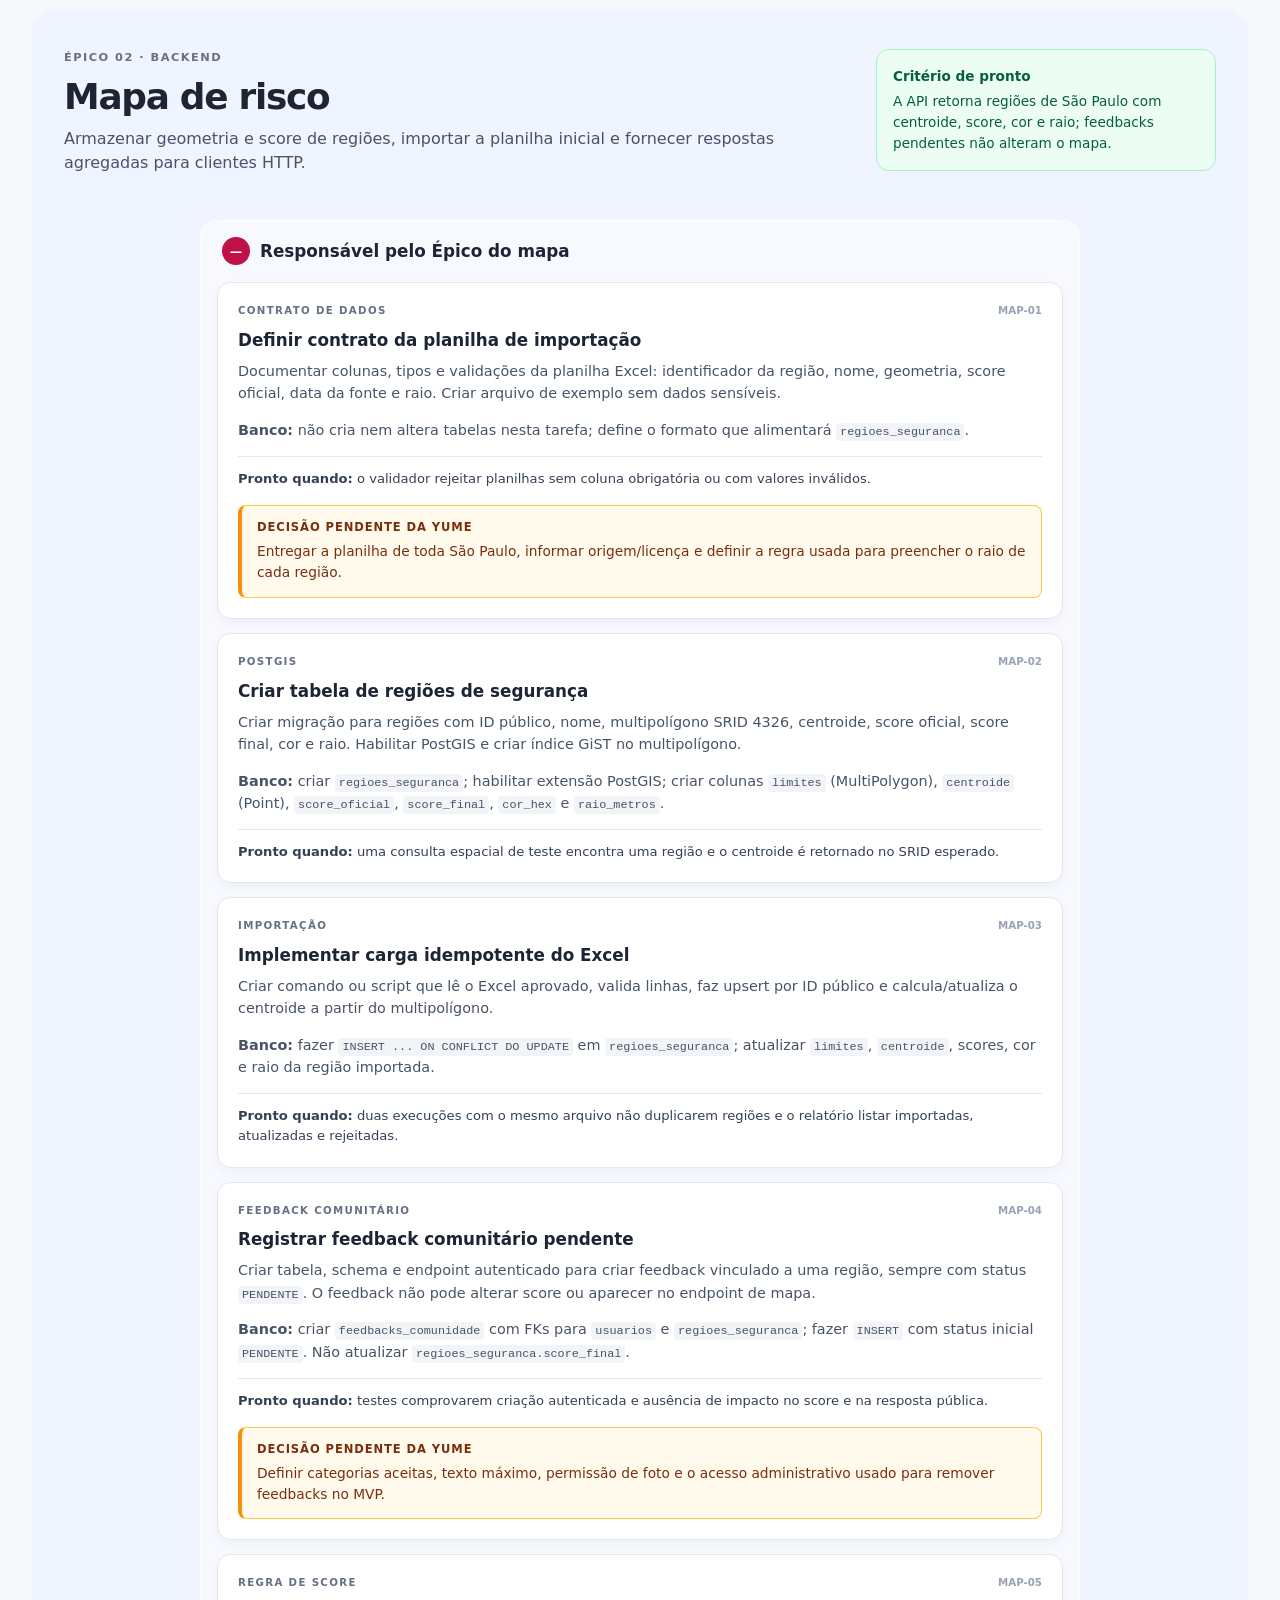
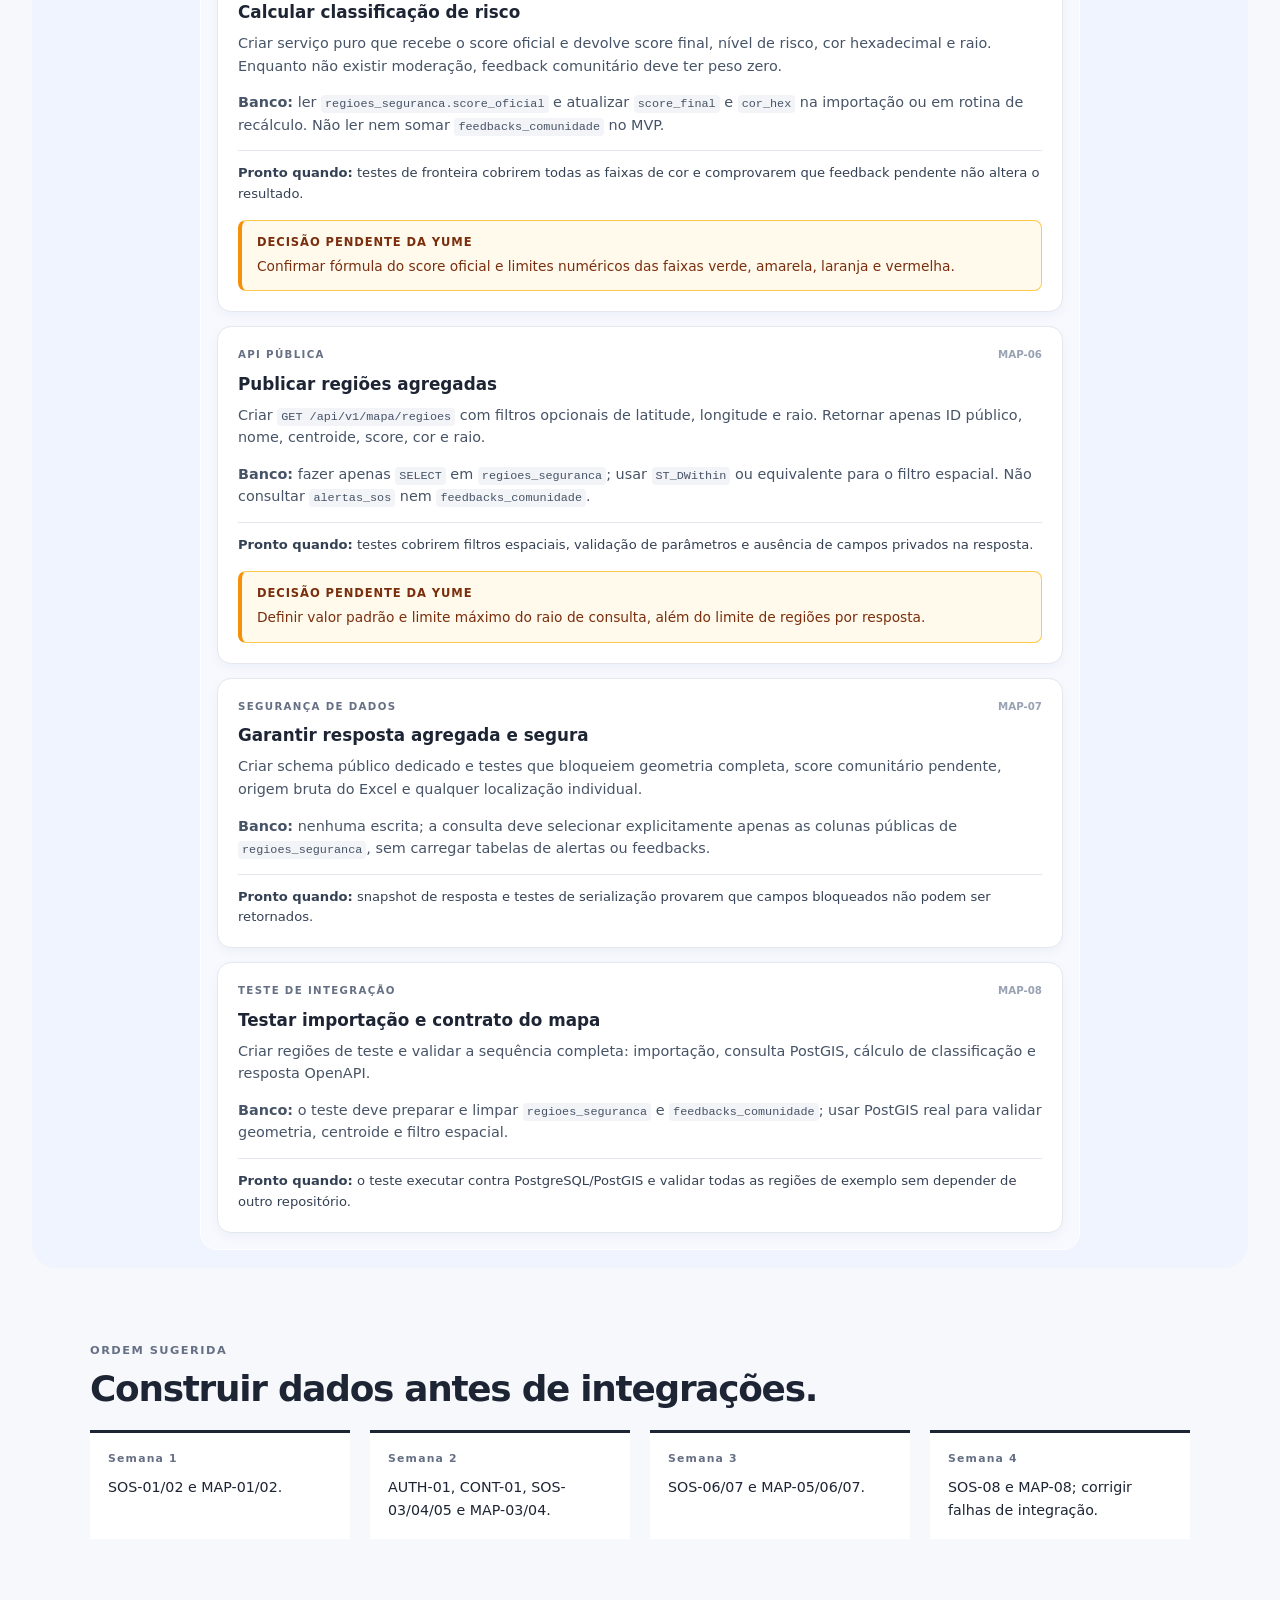
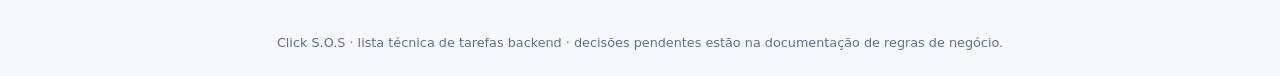
==== commit 0c219369: "Merge pull request #3 from click-sos-lab-de-software-e-projetos/feat/sos-01-contrato-alerta    feat(" ====
--- a/docs/index.html
+++ b/docs/index.html
@@ -154,10 +154,10 @@
 
           <article class="task">
             <div class="task-meta"><span>CONTRATO HTTP</span><span>SOS-01</span></div>
-            <h4>Definir schemas e rota de criação</h4>
-            <p>Criar schemas Pydantic e OpenAPI para <code>POST /api/v1/sos/alertas</code> com latitude, longitude e mensagem opcional de até 255 caracteres. Obter o usuário exclusivamente do Bearer Token (claim <code>sub</code>, Regra 09) e rejeitar qualquer identificador de usuário enviado no corpo (Regra 01).</p>
+            <h4>Definir contrato do alerta e autenticação Bearer</h4>
+            <p>Criar schemas Pydantic do corpo e da resposta de <code>POST /api/v1/sos/alertas</code> com latitude, longitude e mensagem opcional de até 255 caracteres. Criar a dependência de autenticação reutilizável que obtém o usuário exclusivamente do Bearer Token (claim <code>sub</code>, Regra 09) e rejeitar qualquer identificador de usuário enviado no corpo (Regra 01). A rota é publicada no SOS-03, já com persistência.</p>
             <p><strong>Banco:</strong> não cria, lê ou atualiza tabelas nesta tarefa; somente define o contrato que será persistido em <code>alertas_sos</code>.</p>
-            <p class="done"><b>Pronto quando:</b> OpenAPI documentar corpos, respostas 201/401/422 e os testes aceitarem 255 caracteres, rejeitarem 256 e retornarem 401 para token ausente, expirado ou mal assinado.</p>
+            <p class="done"><b>Pronto quando:</b> os testes aceitarem 255 caracteres, rejeitarem 256 e <code>usuario_id</code> no corpo, e a dependência retornar 401 para token ausente, expirado, mal assinado ou com <code>sub</code> inválido, aceitando token assinado com <code>JWT_SECRET_KEY</code>.</p>
           </article>
 
           <article class="task">
@@ -172,9 +172,9 @@
           <article class="task">
             <div class="task-meta"><span>SERVIÇO</span><span>SOS-03</span></div>
             <h4>Persistir alerta em transação</h4>
-            <p>Implementar serviço que valida coordenadas, verifica contatos ativos consentidos, grava o alerta como <code>PENDENTE</code> e devolve seu UUID sem chamar serviços externos.</p>
+            <p>Implementar serviço que valida coordenadas, verifica contatos ativos consentidos, grava o alerta como <code>PENDENTE</code> e devolve seu UUID sem chamar serviços externos. Publicar a rota <code>POST /api/v1/sos/alertas</code> usando o contrato e a autenticação do SOS-01.</p>
             <p><strong>Banco:</strong> fazer <code>SELECT</code> em <code>contatos_emergencia</code> por <code>usuario_id</code>, <code>ativo = true</code> e consentimento confirmado; fazer <code>INSERT</code> em <code>alertas_sos</code>.</p>
-            <p class="done"><b>Pronto quando:</b> testes cobrem coordenada inválida, usuário sem contatos ativos e criação bem-sucedida sem envio de WhatsApp.</p>
+            <p class="done"><b>Pronto quando:</b> testes cobrem coordenada inválida, usuário sem contatos ativos e criação bem-sucedida sem envio de WhatsApp, e a OpenAPI documenta corpos e respostas 201/401/422.</p>
           </article>
 
           <article class="task">
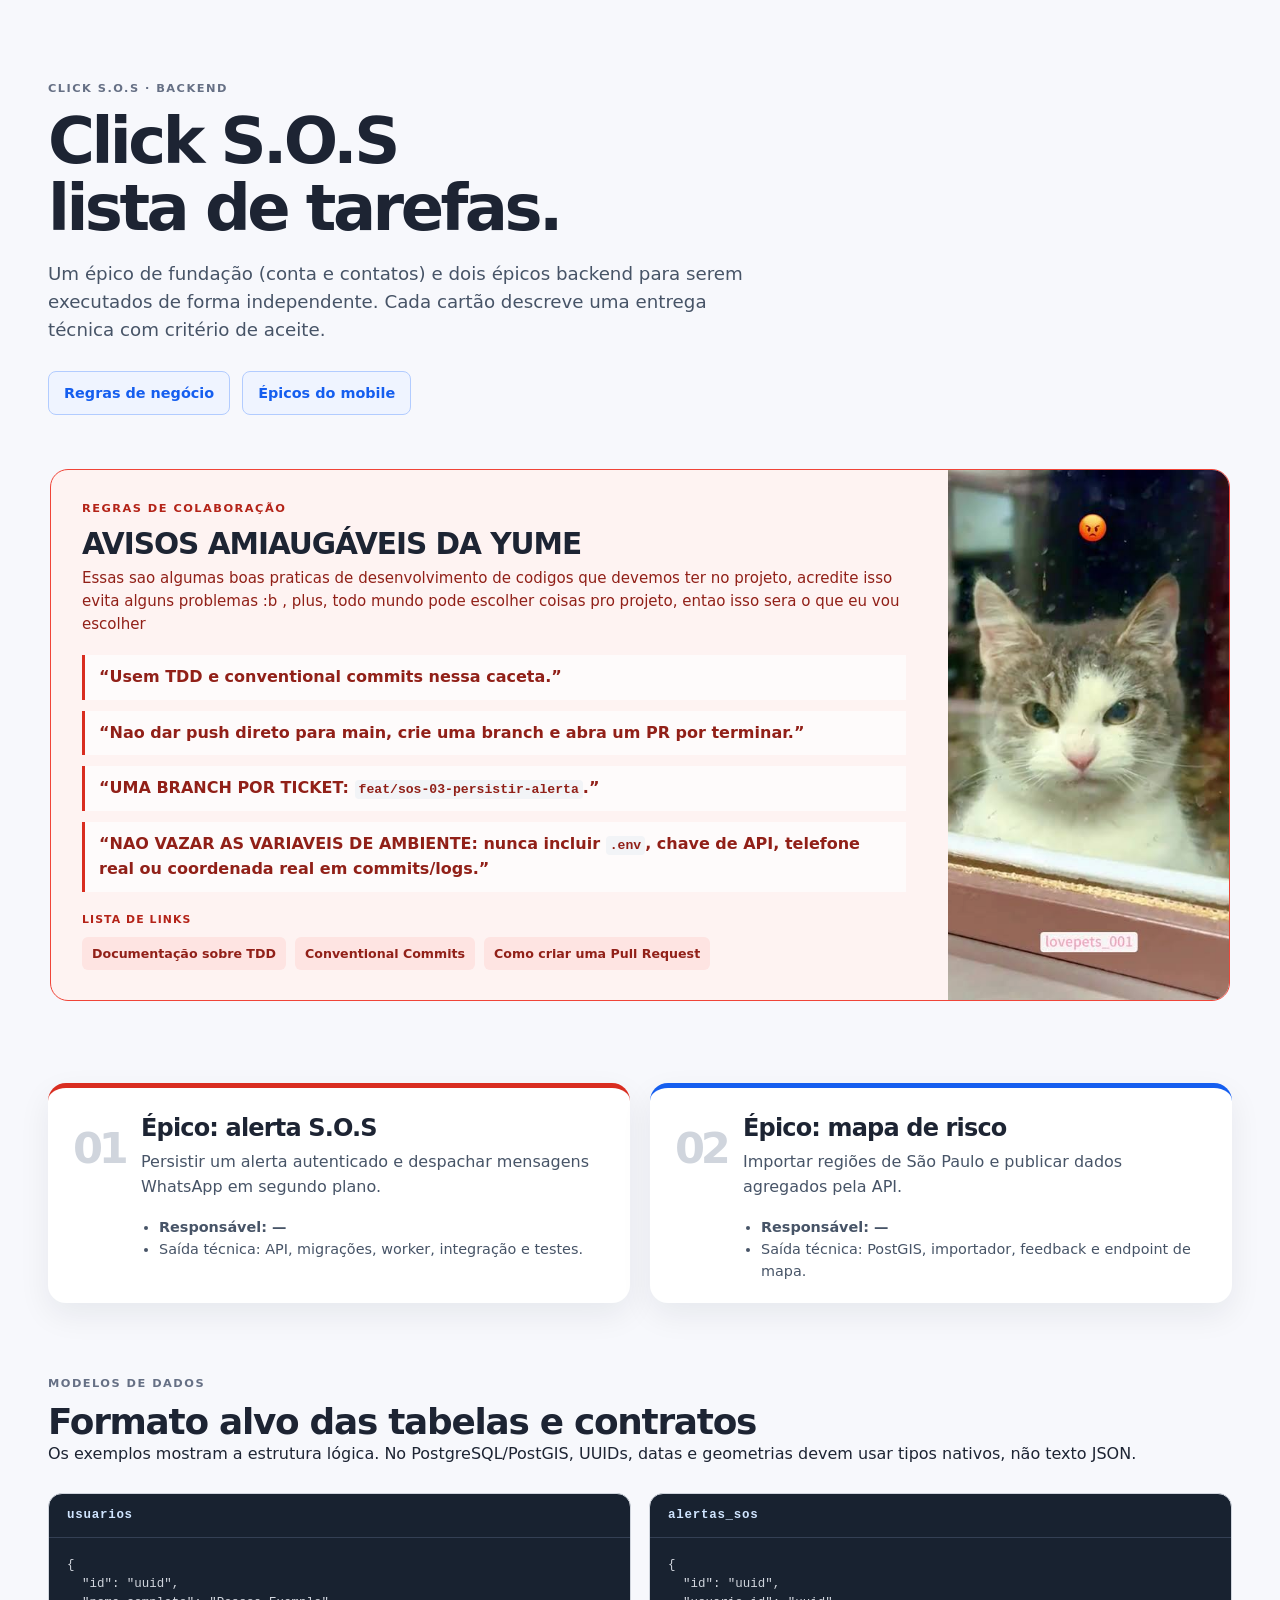
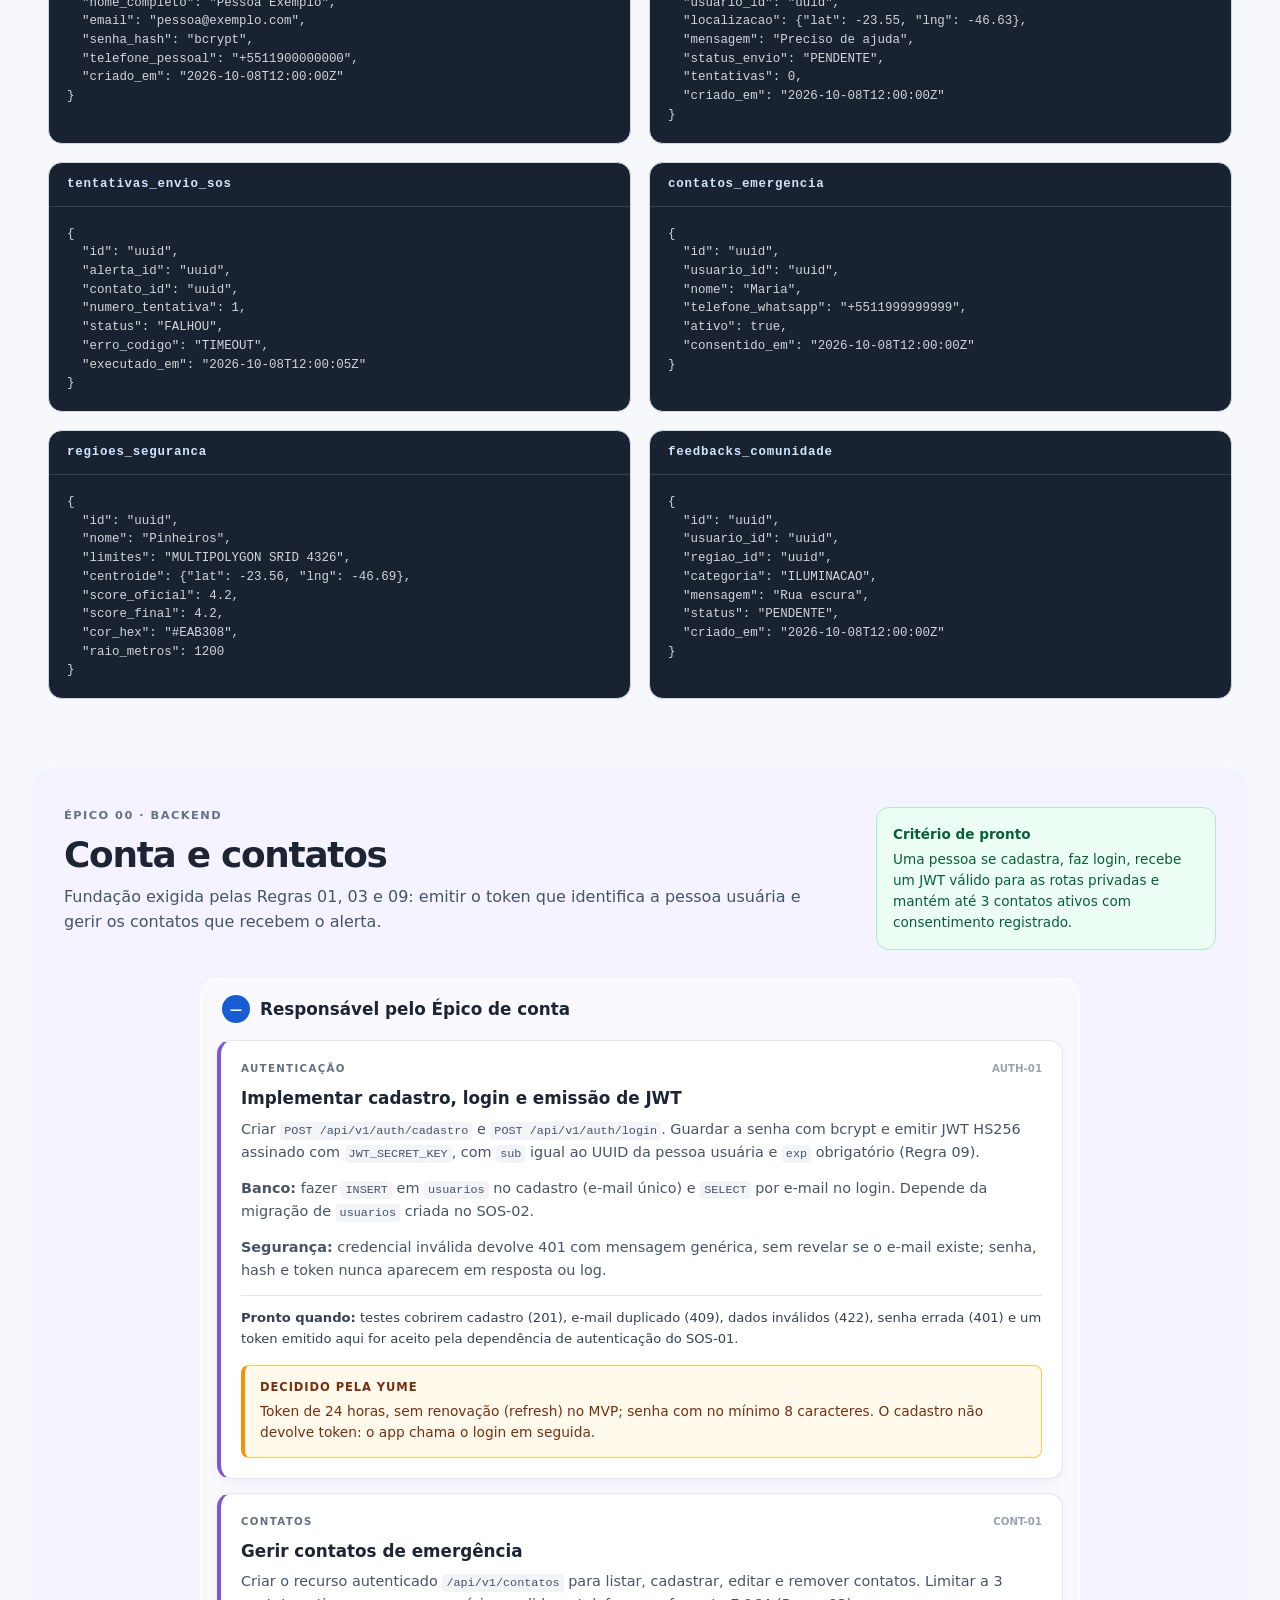
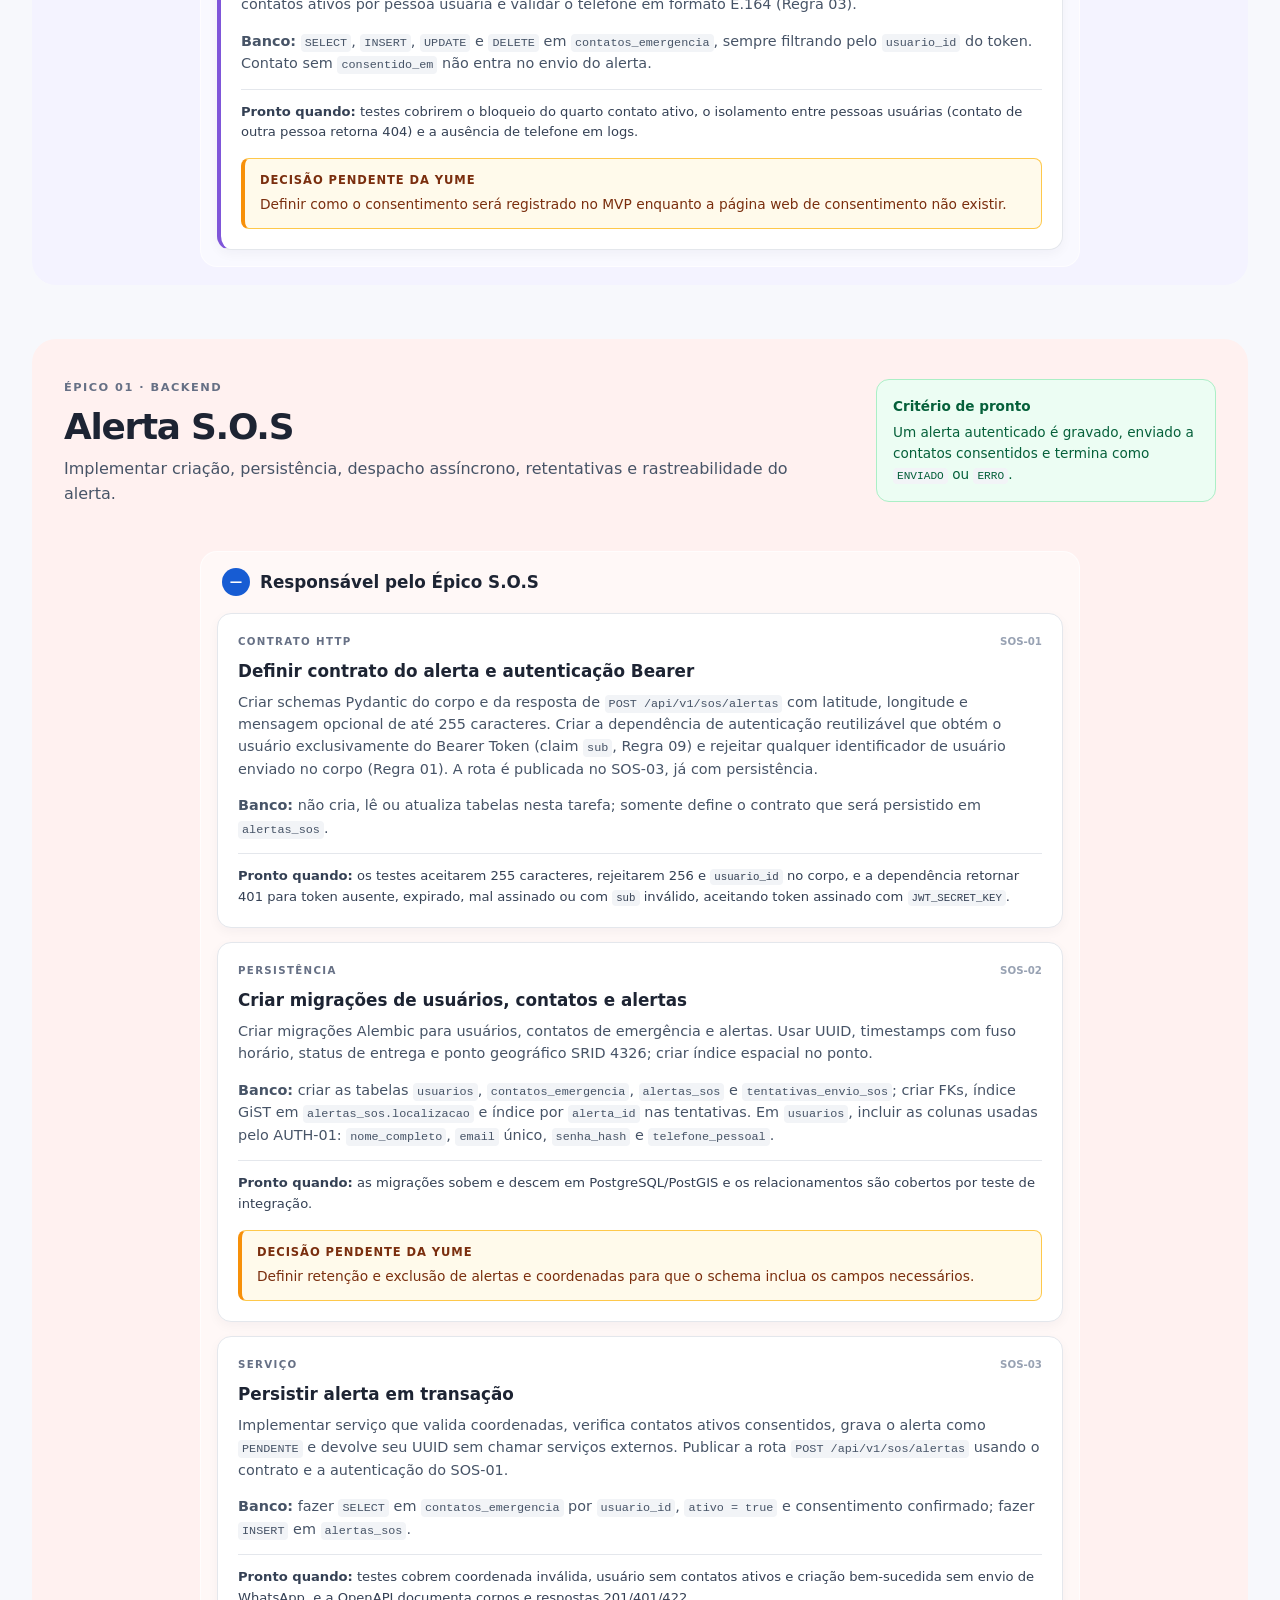
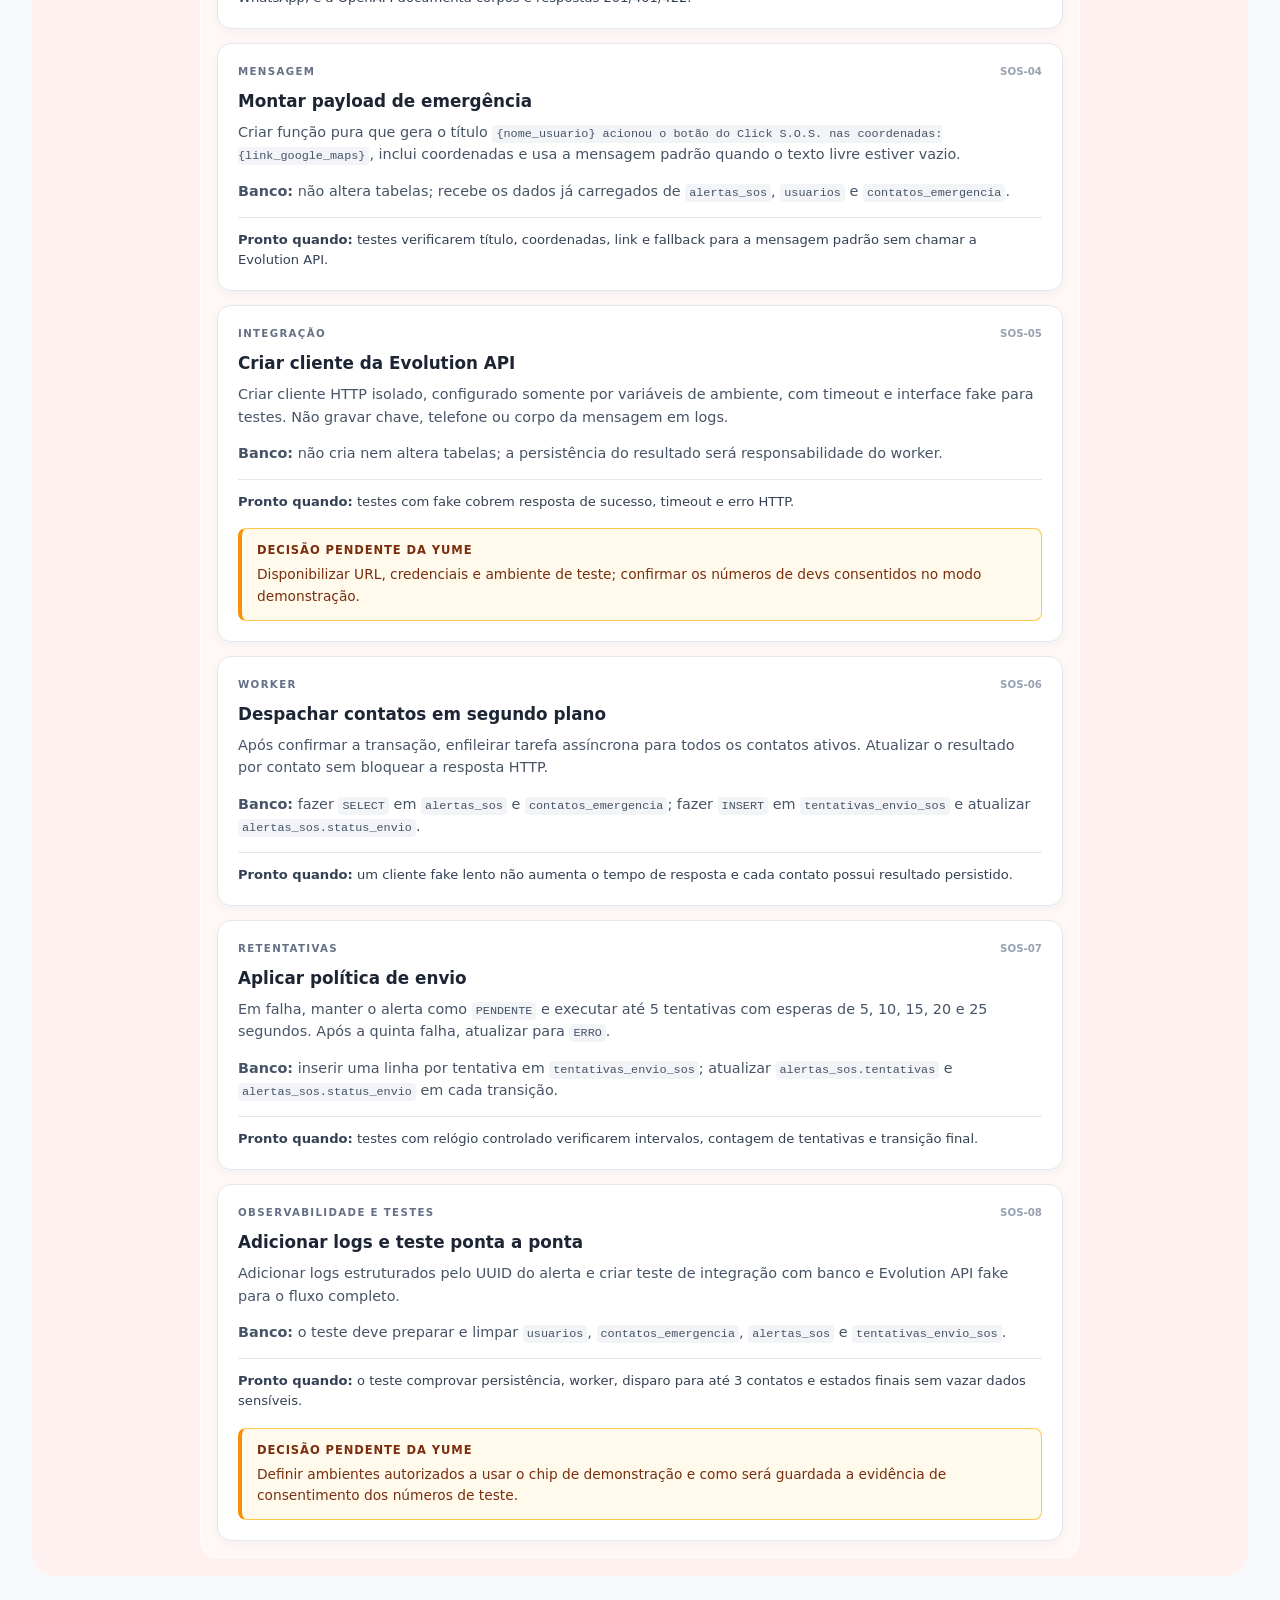
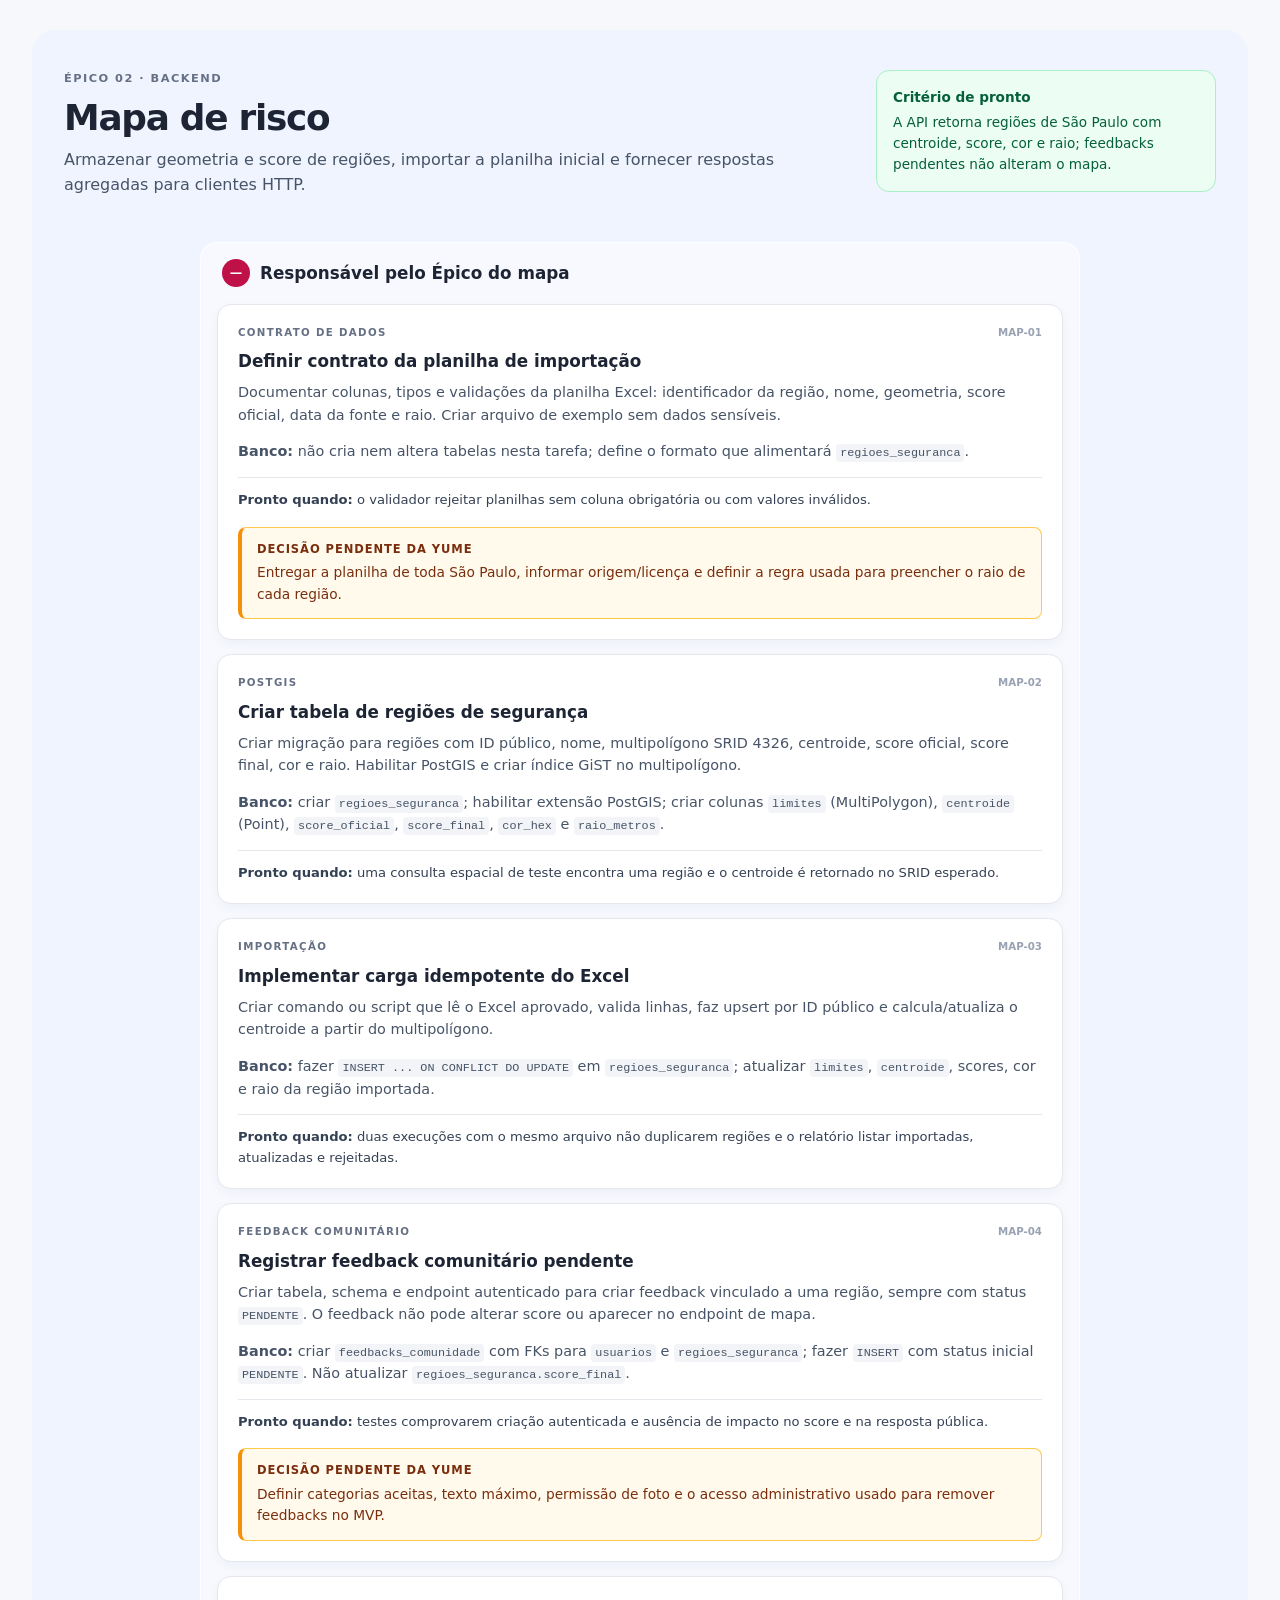
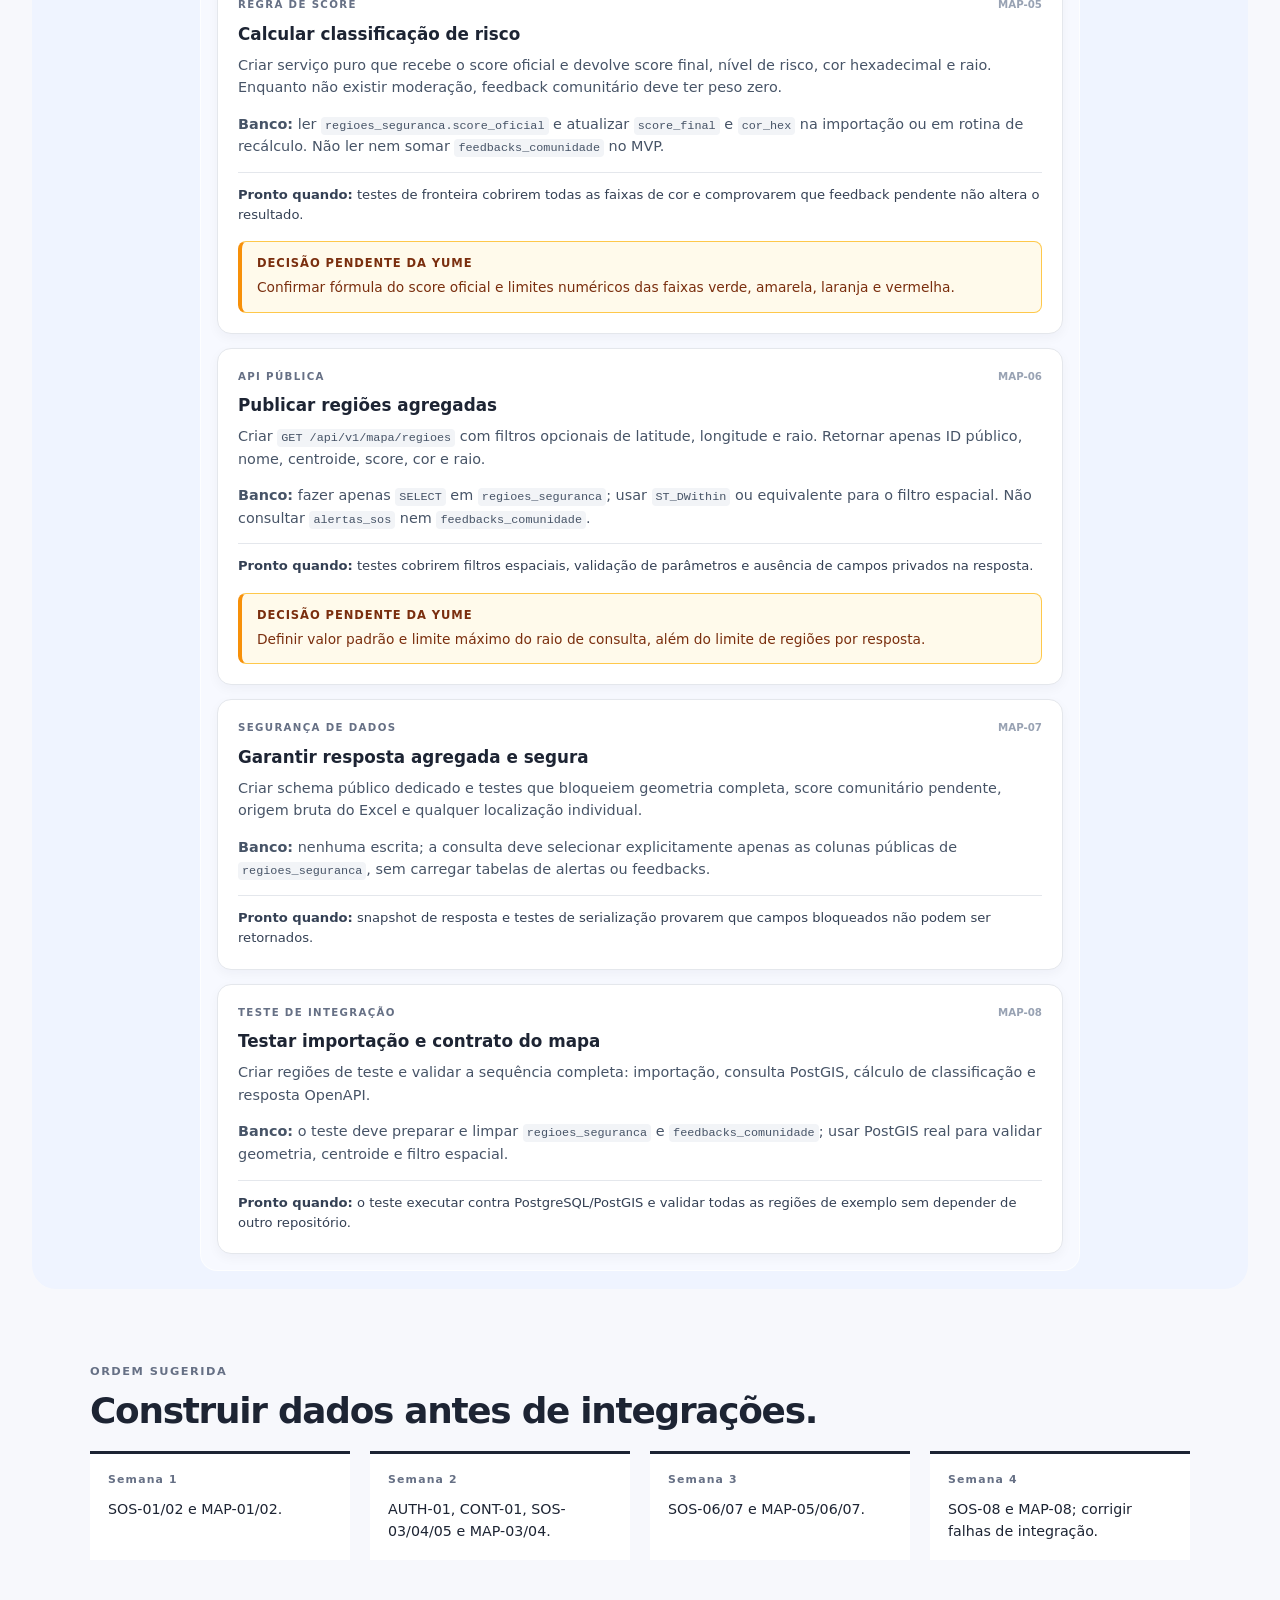
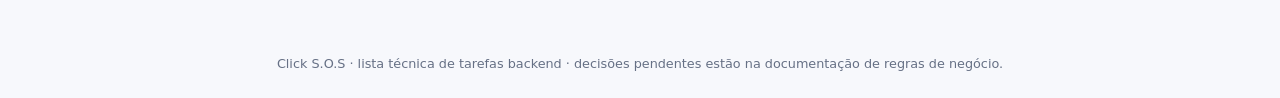
==== commit aa0e34de: "feat(auth): cadastro, login e emissão de JWT (AUTH-01) - POST /api/v1/auth/cadastro: senha com bcryp" ====
--- a/docs/index.html
+++ b/docs/index.html
@@ -130,7 +130,7 @@
             <p><strong>Banco:</strong> fazer <code>INSERT</code> em <code>usuarios</code> no cadastro (e-mail único) e <code>SELECT</code> por e-mail no login. Depende da migração de <code>usuarios</code> criada no SOS-02.</p>
             <p><strong>Segurança:</strong> credencial inválida devolve 401 com mensagem genérica, sem revelar se o e-mail existe; senha, hash e token nunca aparecem em resposta ou log.</p>
             <p class="done"><b>Pronto quando:</b> testes cobrirem cadastro (201), e-mail duplicado (409), dados inválidos (422), senha errada (401) e um token emitido aqui for aceito pela dependência de autenticação do SOS-01.</p>
-            <div class="yume-decision"><strong>Decisão pendente da Yume</strong><p>Definir tempo de expiração do token, se haverá renovação (refresh) no MVP e a política mínima de senha.</p></div>
+            <div class="yume-decision"><strong>Decidido pela Yume</strong><p>Token de 24 horas, sem renovação (refresh) no MVP; senha com no mínimo 8 caracteres. O cadastro não devolve token: o app chama o login em seguida.</p></div>
           </article>
 
           <article class="task foundation-card">
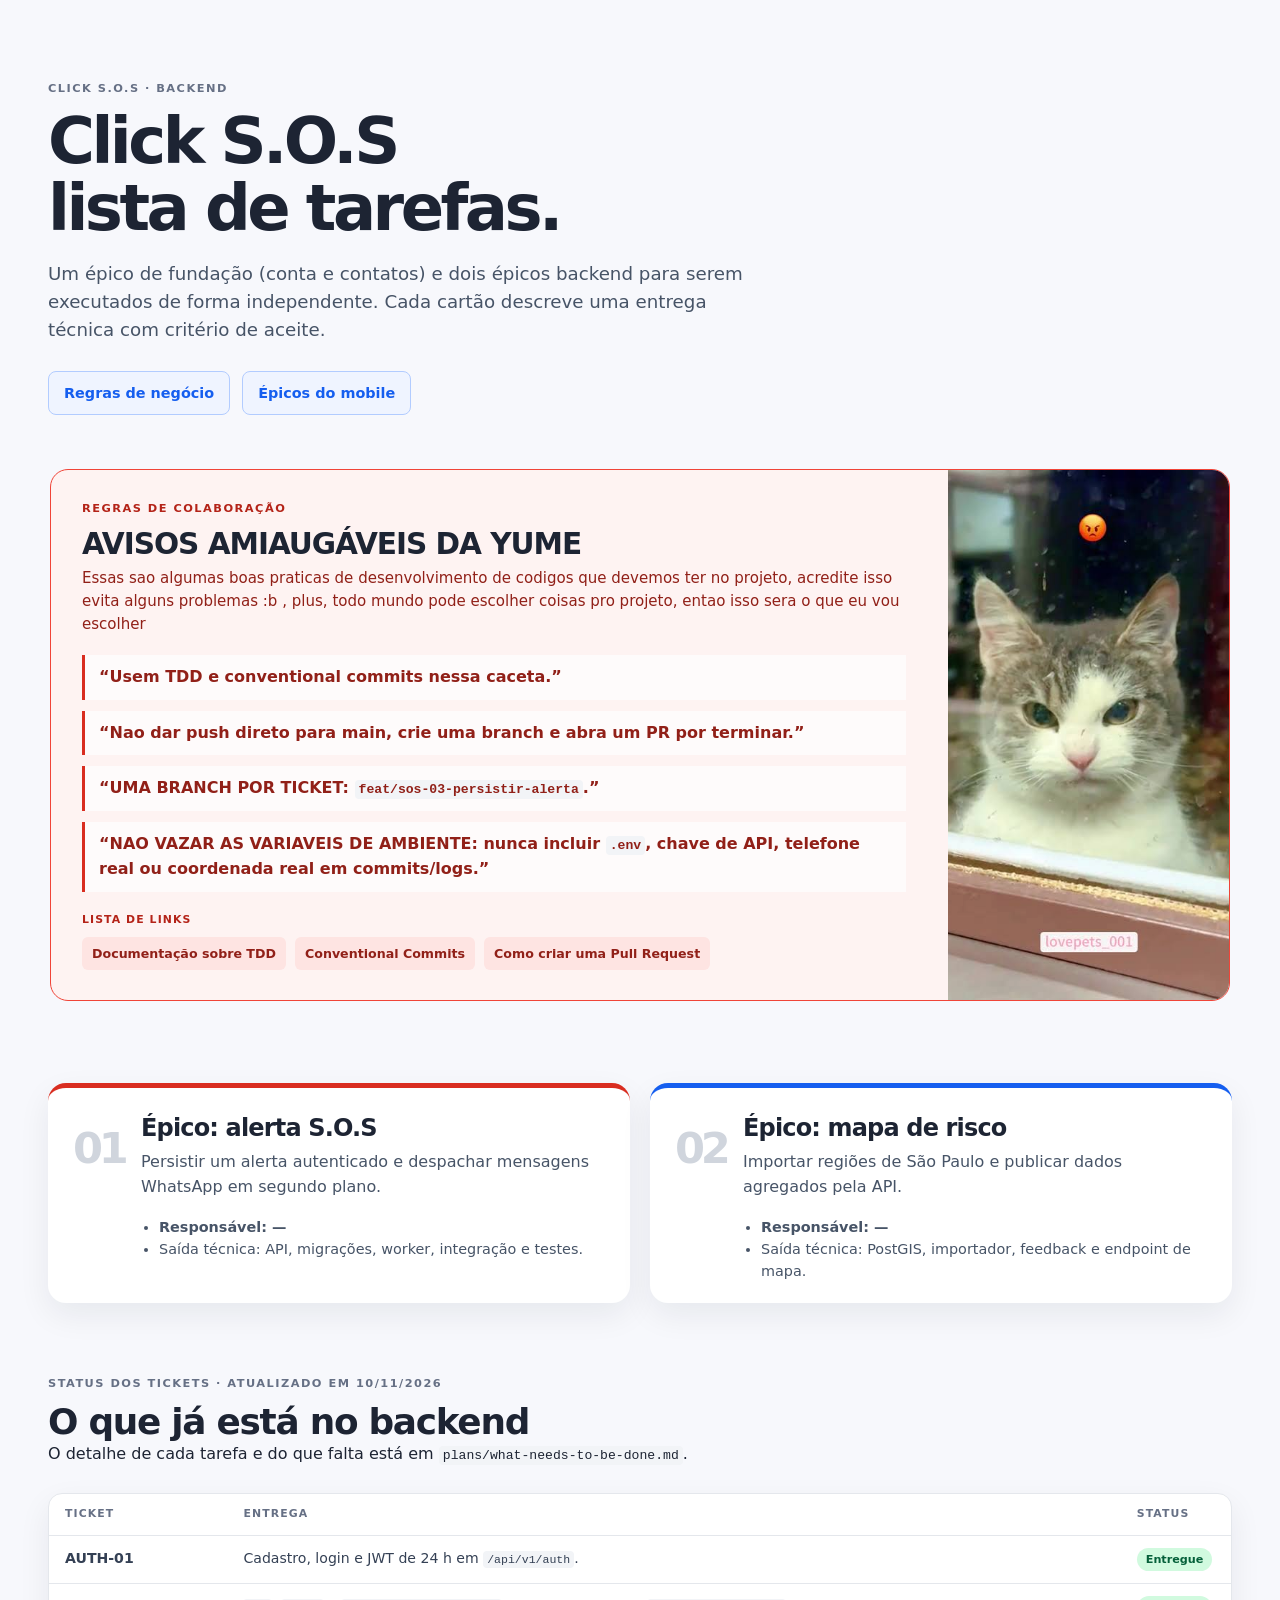
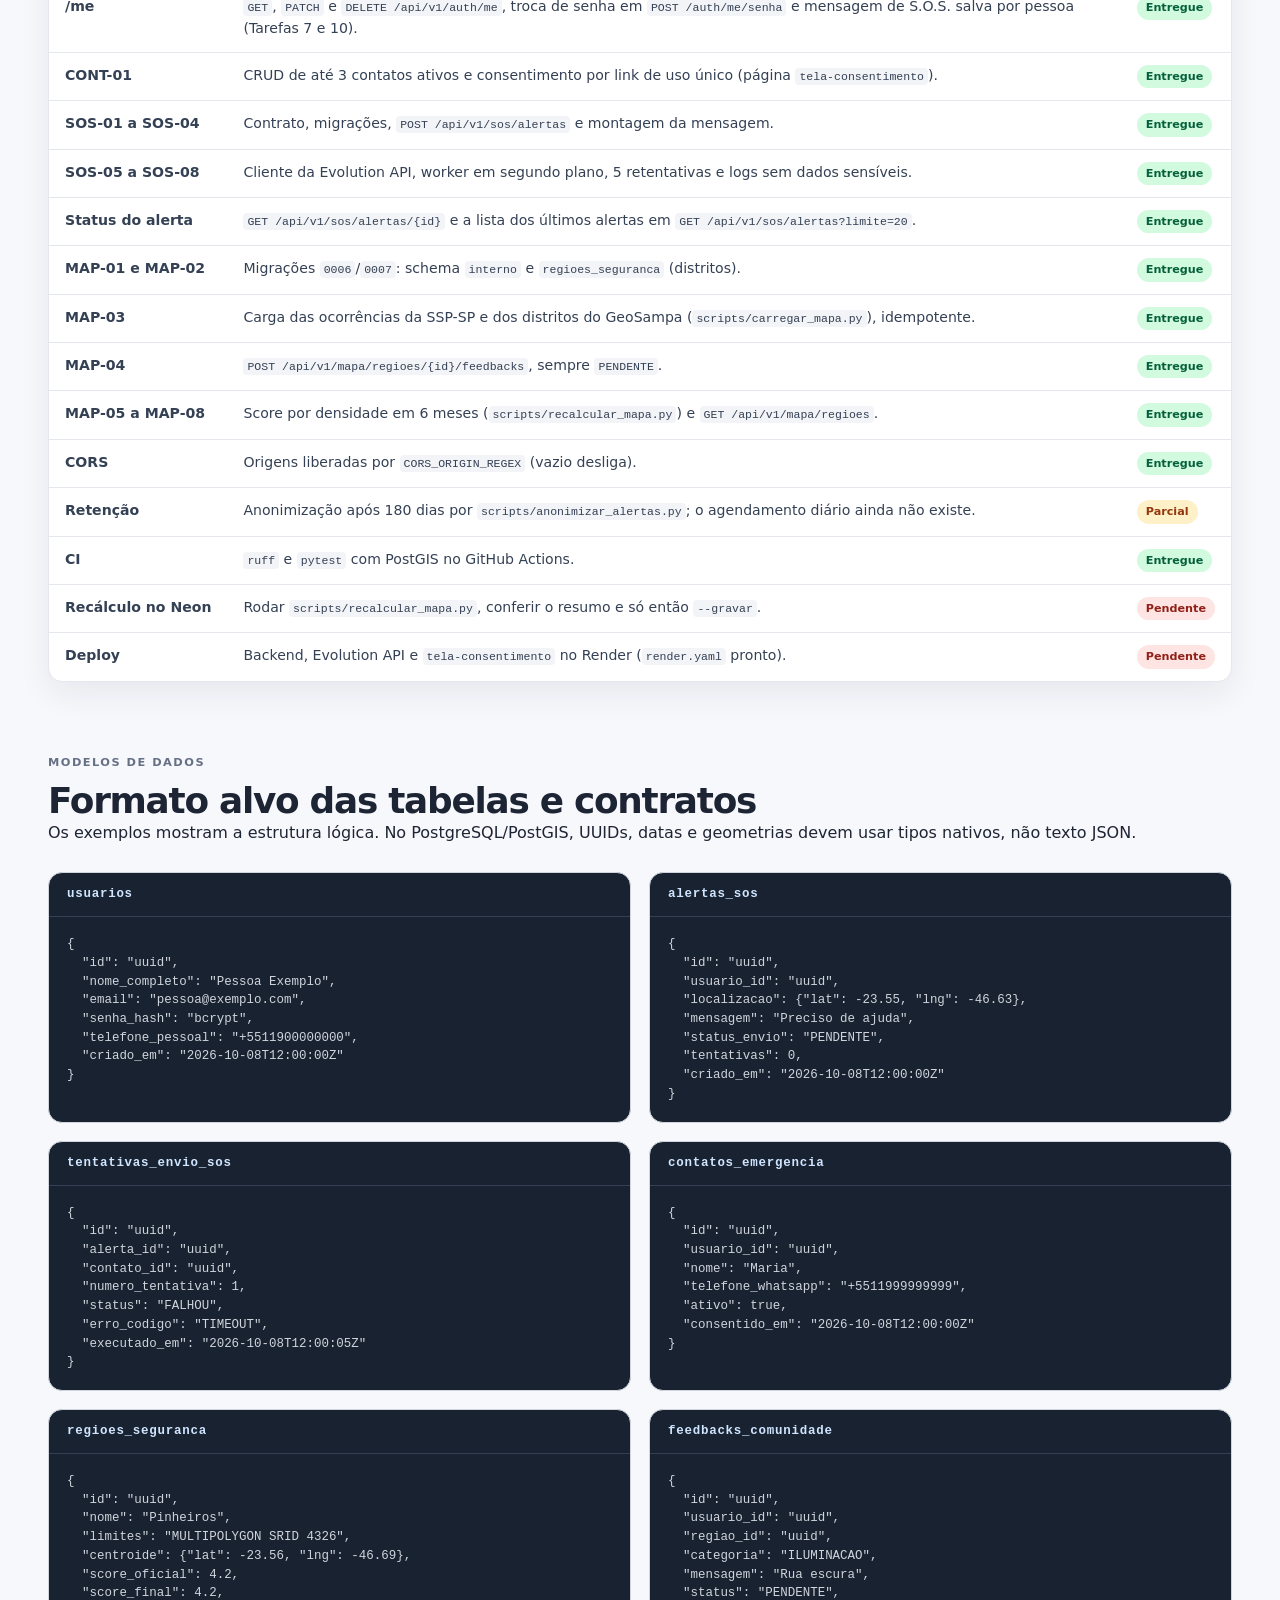
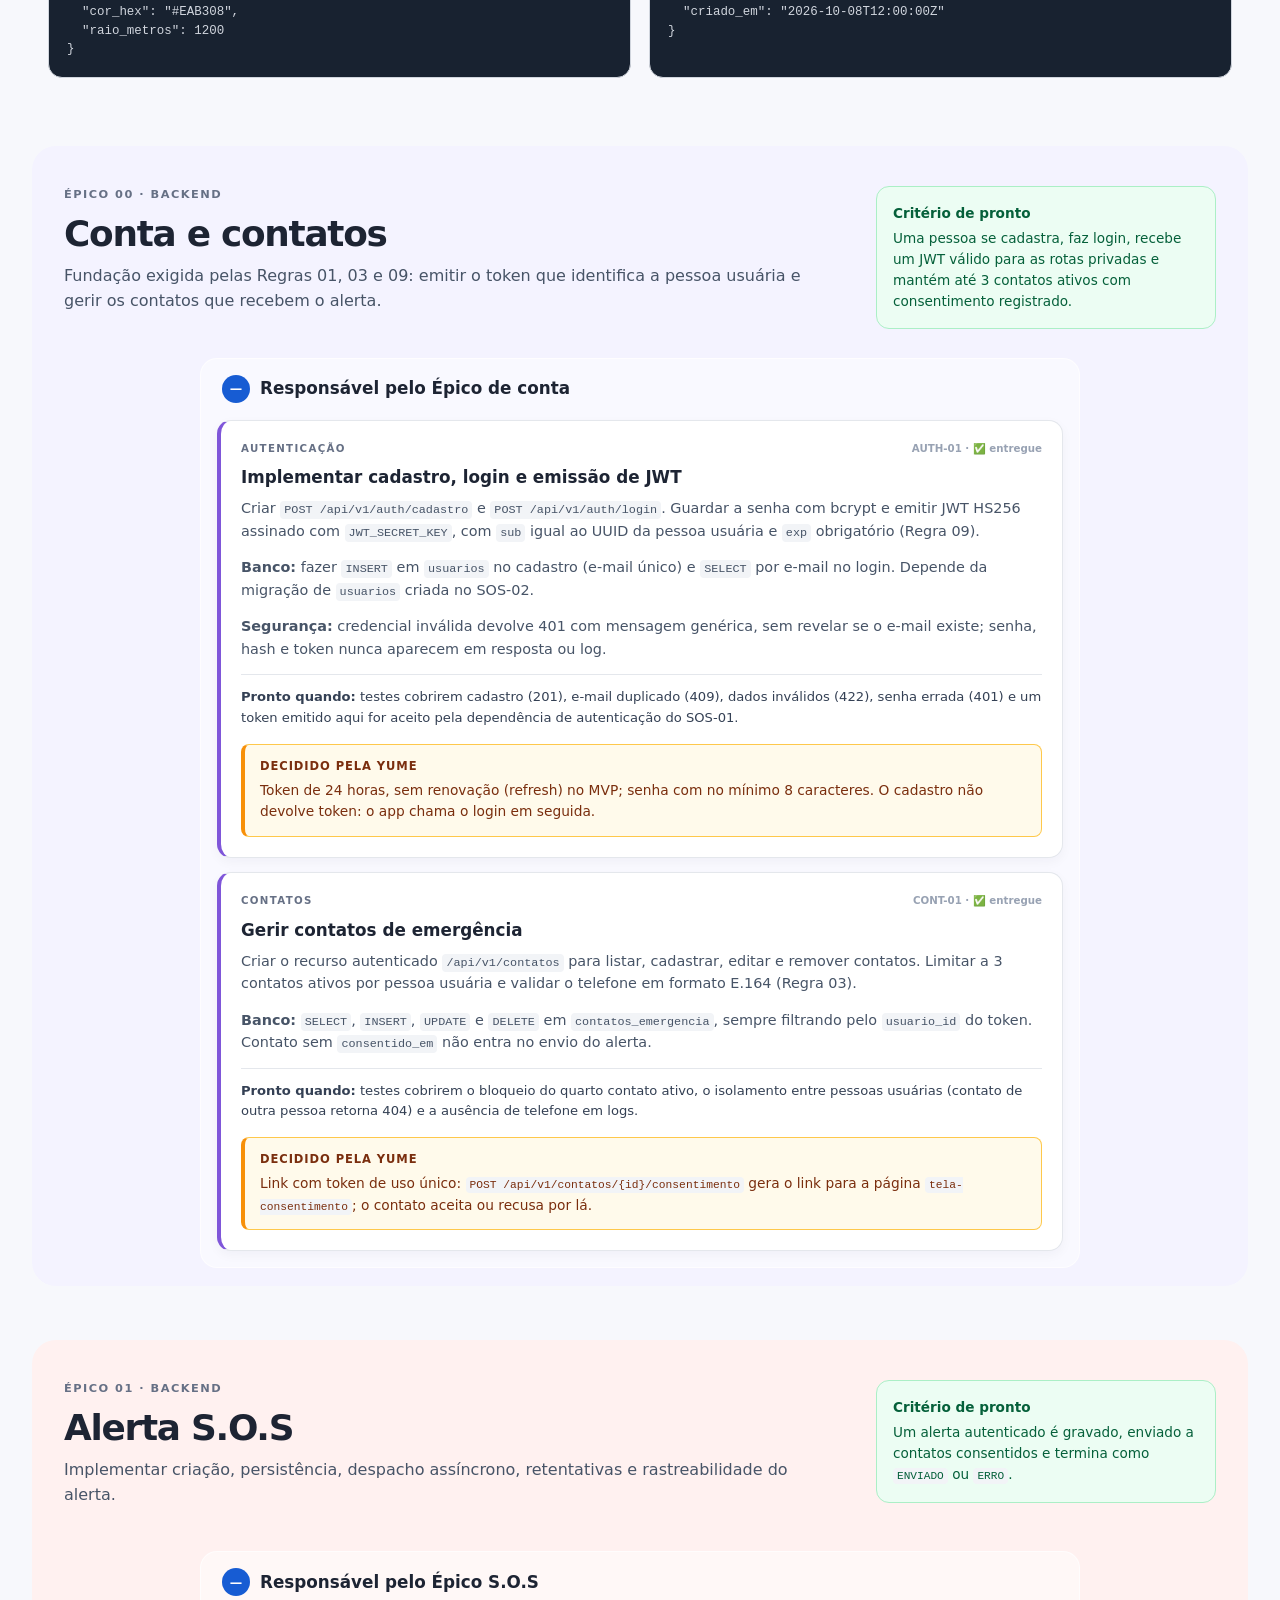
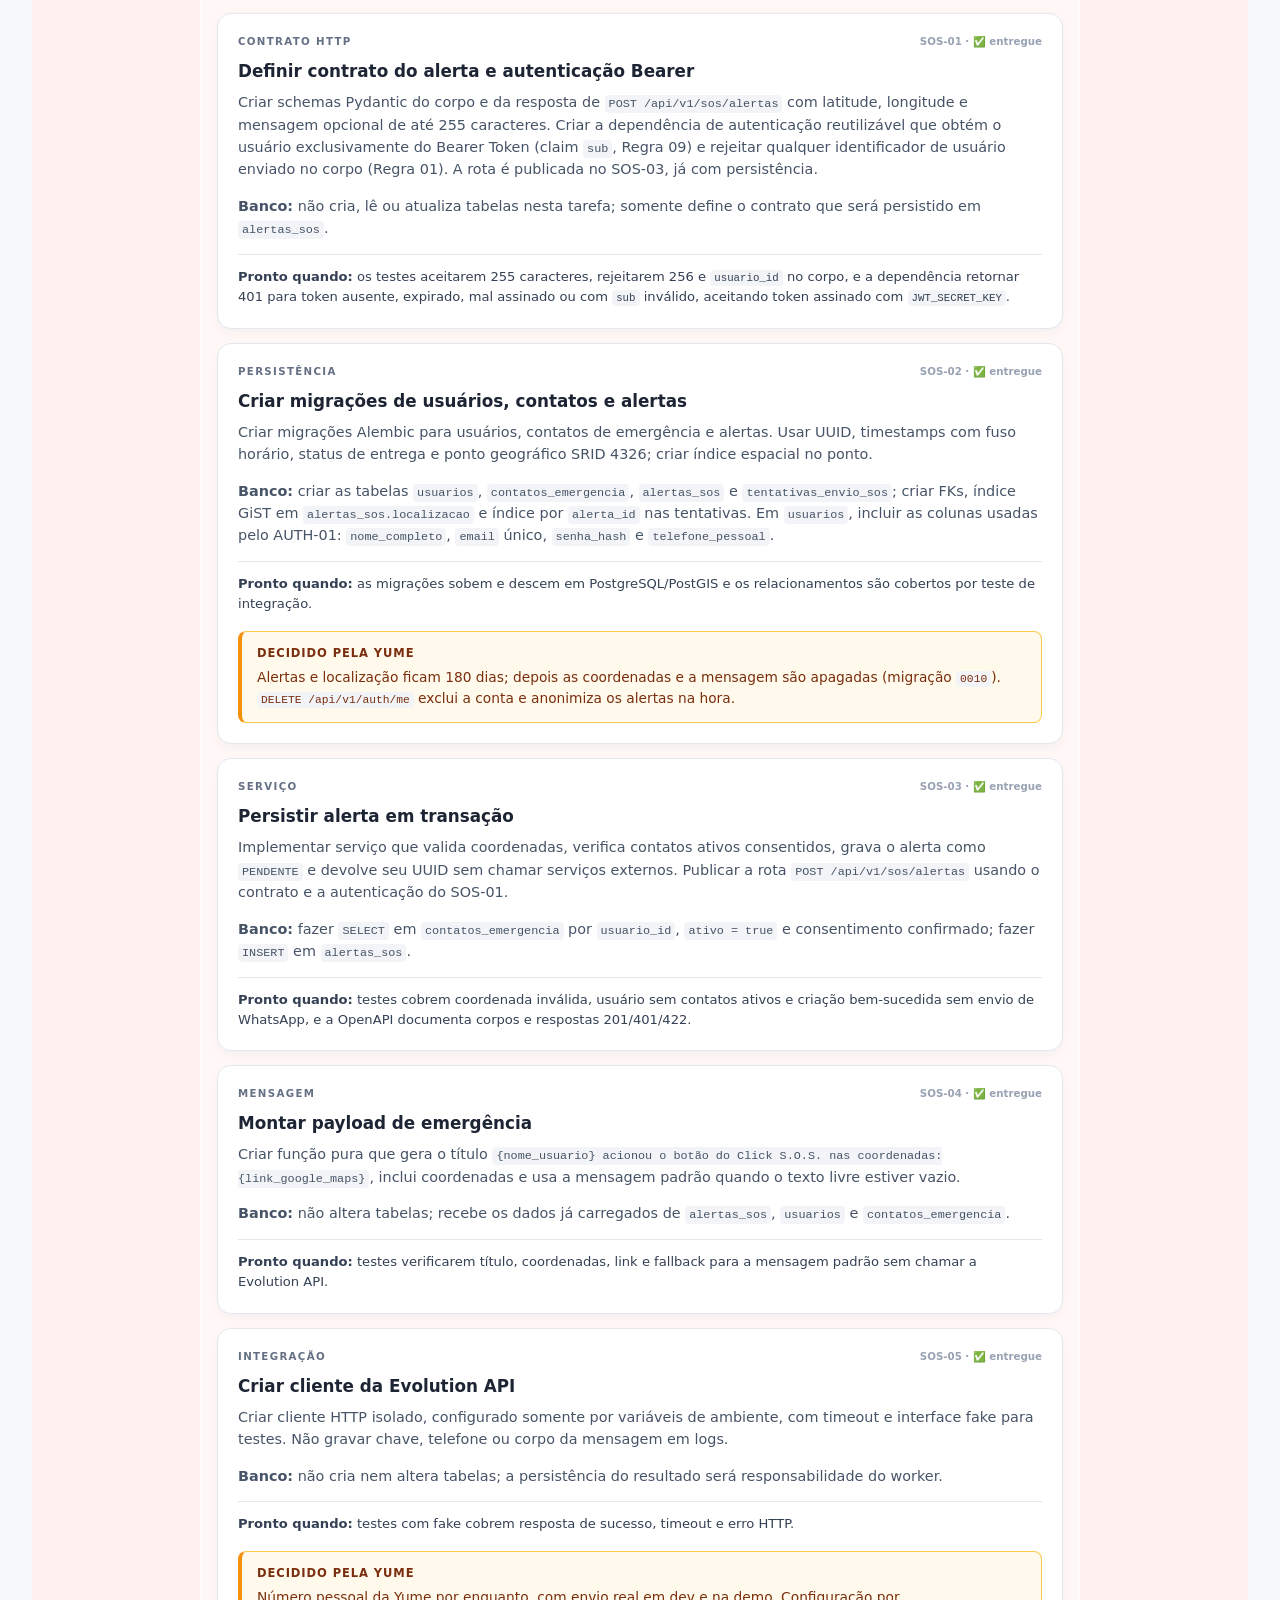
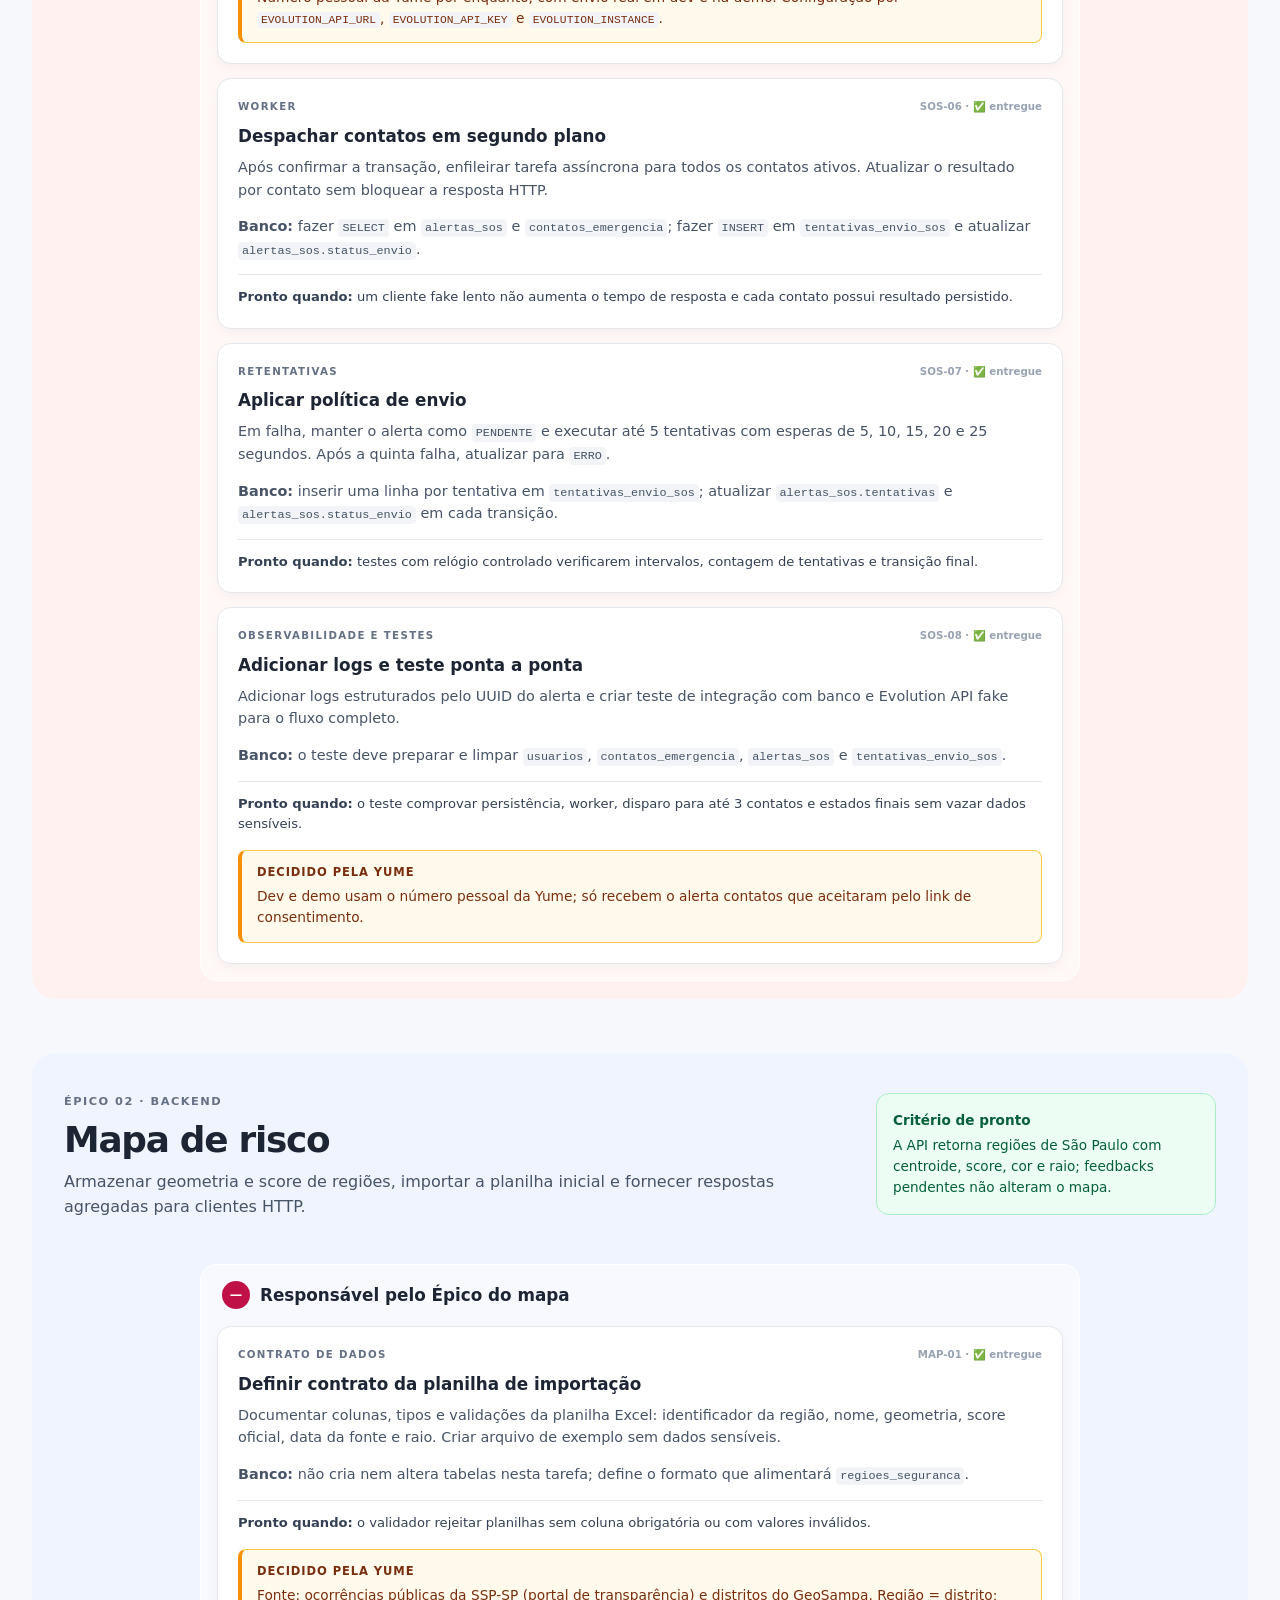
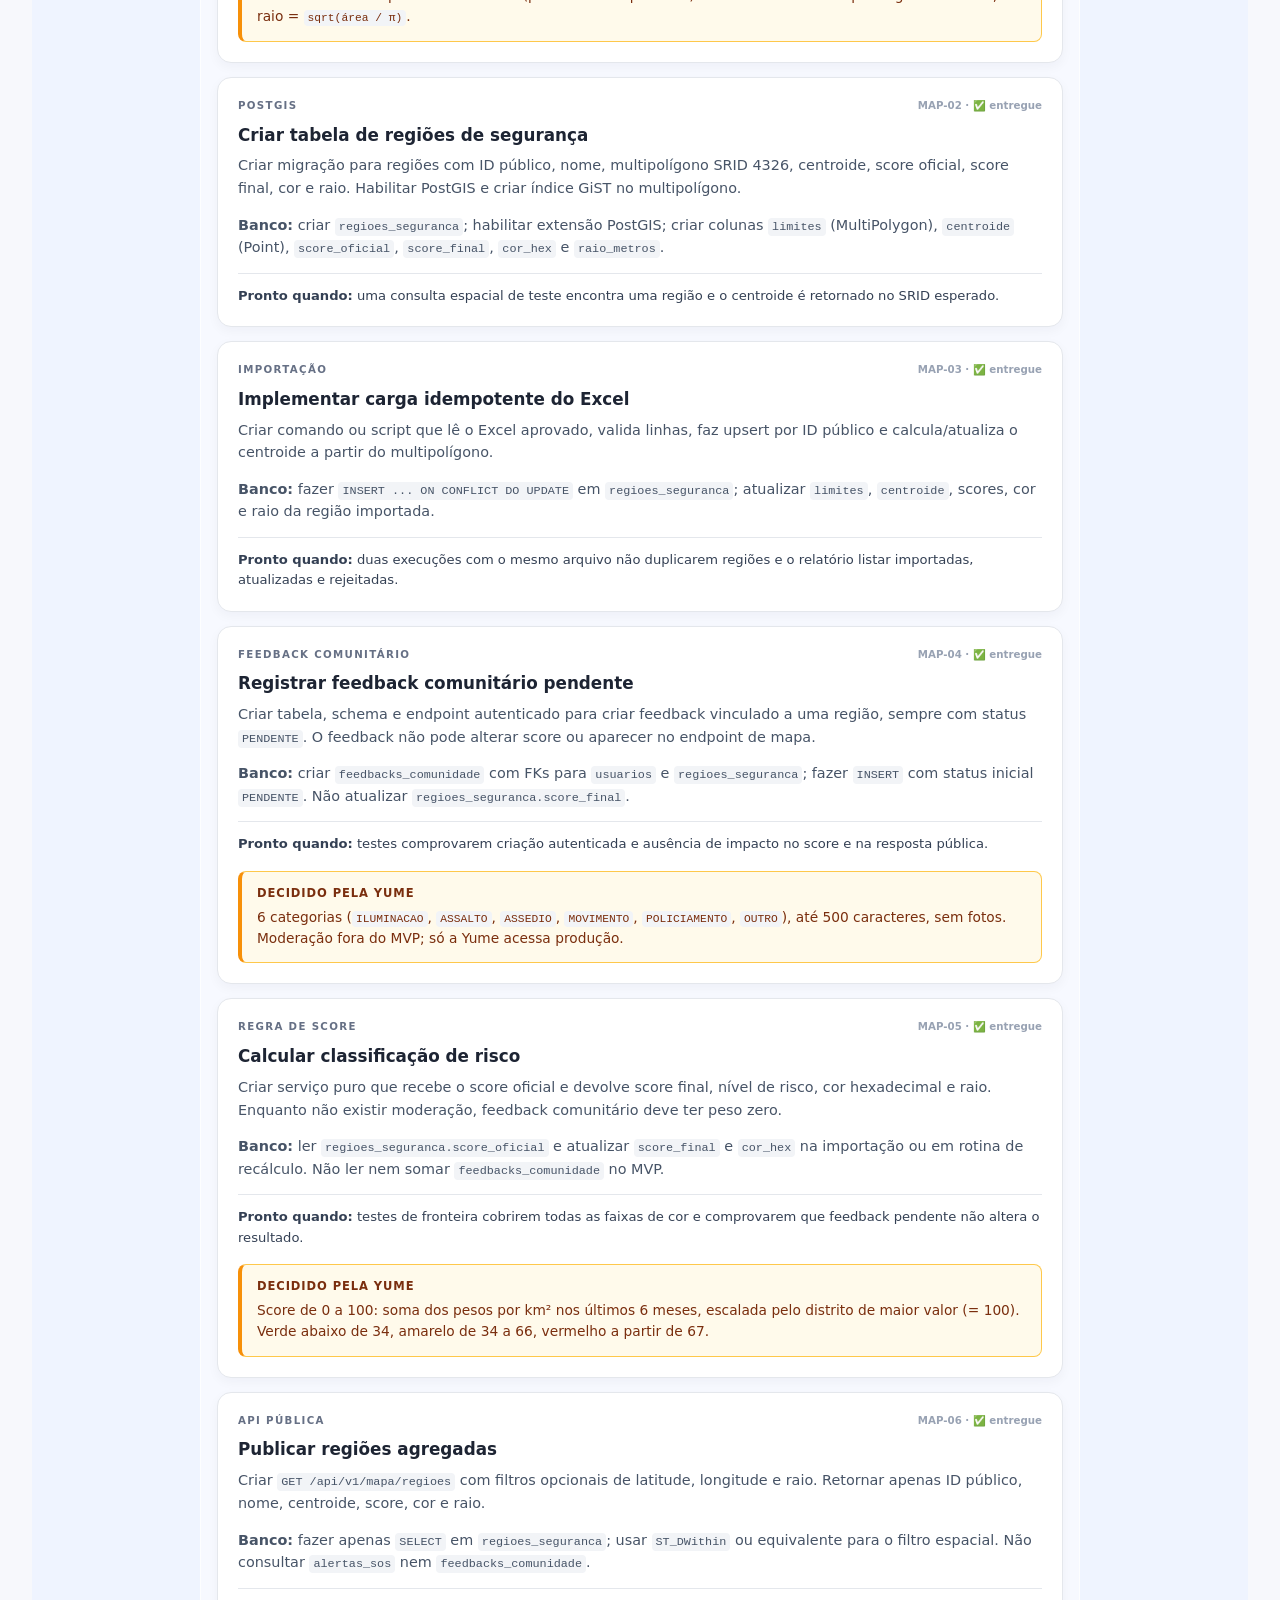
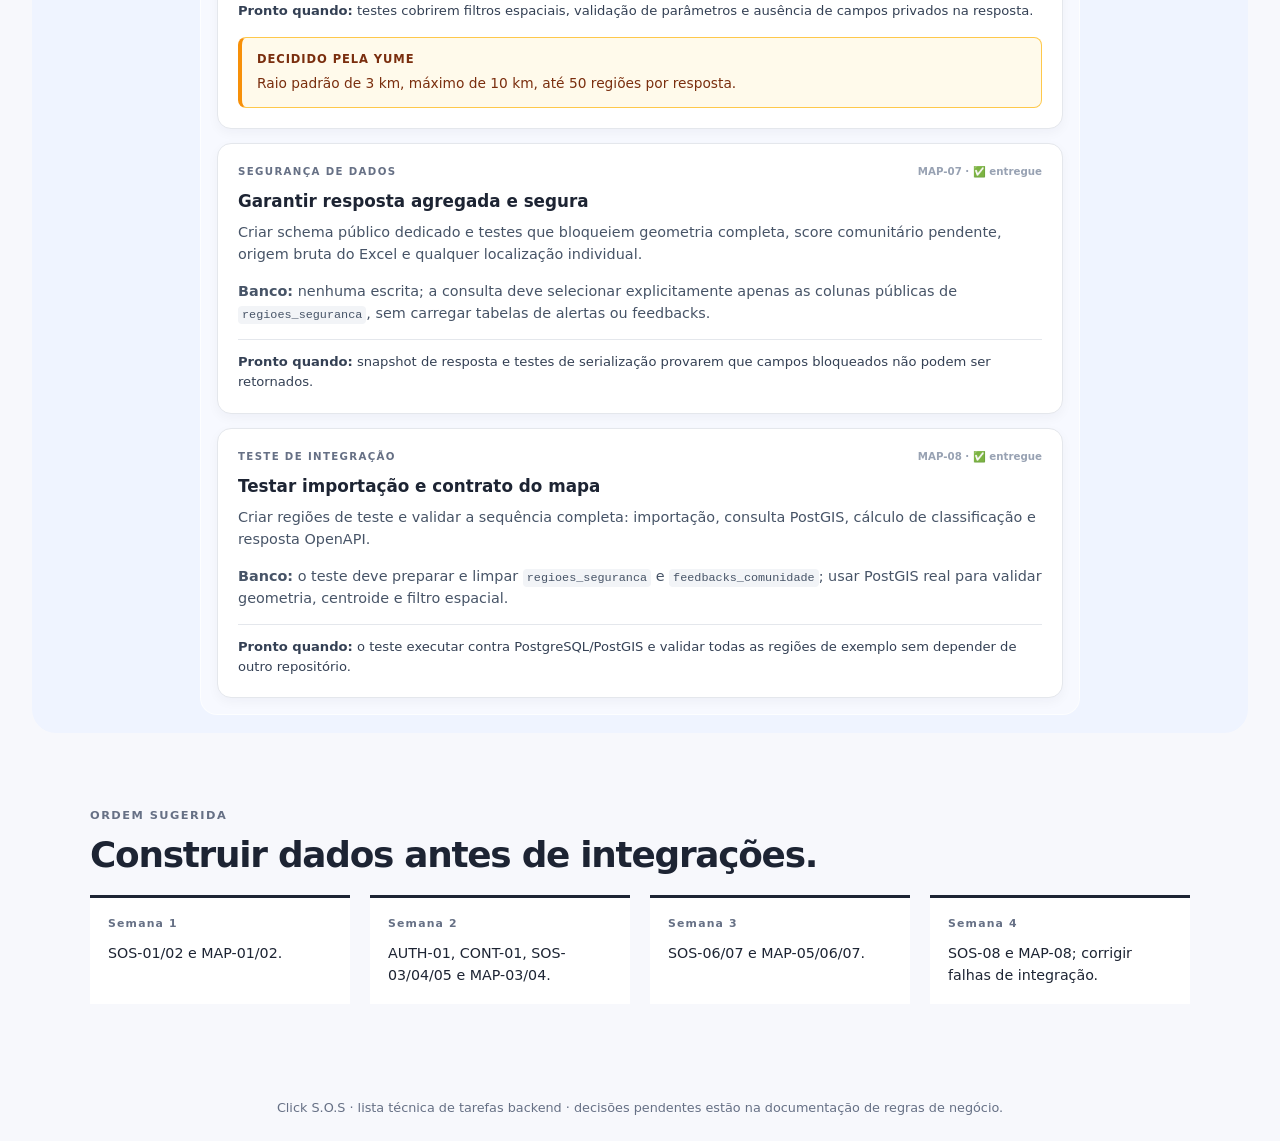
==== commit 58db97c2: "docs: atualiza status, épico mobile, guia de deploy no Render e planos Co-authored-by: Copilot <2235" ====
--- a/docs/index.html
+++ b/docs/index.html
@@ -52,6 +52,37 @@
         </article>
       </section>
 
+
+      <section class="status-board" aria-labelledby="status-title">
+        <div class="section-heading">
+          <p class="eyebrow">STATUS DOS TICKETS · ATUALIZADO EM 10/11/2026</p>
+          <h2 id="status-title">O que já está no backend</h2>
+          <p>O detalhe de cada tarefa e do que falta está em <code>plans/what-needs-to-be-done.md</code>.</p>
+        </div>
+        <div class="status-table-wrap">
+          <table>
+            <thead><tr><th scope="col">Ticket</th><th scope="col">Entrega</th><th scope="col">Status</th></tr></thead>
+            <tbody>
+              <tr><th scope="row">AUTH-01</th><td>Cadastro, login e JWT de 24 h em <code>/api/v1/auth</code>.</td><td><span class="badge ok">Entregue</span></td></tr>
+              <tr><th scope="row">/me</th><td><code>GET</code>, <code>PATCH</code> e <code>DELETE /api/v1/auth/me</code>, troca de senha em <code>POST /auth/me/senha</code> e mensagem de S.O.S. salva por pessoa (Tarefas 7 e 10).</td><td><span class="badge ok">Entregue</span></td></tr>
+              <tr><th scope="row">CONT-01</th><td>CRUD de até 3 contatos ativos e consentimento por link de uso único (página <code>tela-consentimento</code>).</td><td><span class="badge ok">Entregue</span></td></tr>
+              <tr><th scope="row">SOS-01 a SOS-04</th><td>Contrato, migrações, <code>POST /api/v1/sos/alertas</code> e montagem da mensagem.</td><td><span class="badge ok">Entregue</span></td></tr>
+              <tr><th scope="row">SOS-05 a SOS-08</th><td>Cliente da Evolution API, worker em segundo plano, 5 retentativas e logs sem dados sensíveis.</td><td><span class="badge ok">Entregue</span></td></tr>
+              <tr><th scope="row">Status do alerta</th><td><code>GET /api/v1/sos/alertas/{id}</code> e a lista dos últimos alertas em <code>GET /api/v1/sos/alertas?limite=20</code>.</td><td><span class="badge ok">Entregue</span></td></tr>
+              <tr><th scope="row">MAP-01 e MAP-02</th><td>Migrações <code>0006</code>/<code>0007</code>: schema <code>interno</code> e <code>regioes_seguranca</code> (distritos).</td><td><span class="badge ok">Entregue</span></td></tr>
+              <tr><th scope="row">MAP-03</th><td>Carga das ocorrências da SSP-SP e dos distritos do GeoSampa (<code>scripts/carregar_mapa.py</code>), idempotente.</td><td><span class="badge ok">Entregue</span></td></tr>
+              <tr><th scope="row">MAP-04</th><td><code>POST /api/v1/mapa/regioes/{id}/feedbacks</code>, sempre <code>PENDENTE</code>.</td><td><span class="badge ok">Entregue</span></td></tr>
+              <tr><th scope="row">MAP-05 a MAP-08</th><td>Score por densidade em 6 meses (<code>scripts/recalcular_mapa.py</code>) e <code>GET /api/v1/mapa/regioes</code>.</td><td><span class="badge ok">Entregue</span></td></tr>
+              <tr><th scope="row">CORS</th><td>Origens liberadas por <code>CORS_ORIGIN_REGEX</code> (vazio desliga).</td><td><span class="badge ok">Entregue</span></td></tr>
+              <tr><th scope="row">Retenção</th><td>Anonimização após 180 dias por <code>scripts/anonimizar_alertas.py</code>; o agendamento diário ainda não existe.</td><td><span class="badge partial">Parcial</span></td></tr>
+              <tr><th scope="row">CI</th><td><code>ruff</code> e <code>pytest</code> com PostGIS no GitHub Actions.</td><td><span class="badge ok">Entregue</span></td></tr>
+              <tr><th scope="row">Recálculo no Neon</th><td>Rodar <code>scripts/recalcular_mapa.py</code>, conferir o resumo e só então <code>--gravar</code>.</td><td><span class="badge todo">Pendente</span></td></tr>
+              <tr><th scope="row">Deploy</th><td>Backend, Evolution API e <code>tela-consentimento</code> no Render (<code>render.yaml</code> pronto).</td><td><span class="badge todo">Pendente</span></td></tr>
+            </tbody>
+          </table>
+        </div>
+      </section>
+
       <section class="data-models" aria-labelledby="models-title">
         <div class="section-heading">
           <p class="eyebrow">MODELOS DE DADOS</p>
@@ -124,7 +155,7 @@
           <div class="lane-header"><span class="avatar a">—</span><h3>Responsável pelo Épico de conta</h3></div>
 
           <article class="task foundation-card">
-            <div class="task-meta"><span>AUTENTICAÇÃO</span><span>AUTH-01</span></div>
+            <div class="task-meta"><span>AUTENTICAÇÃO</span><span>AUTH-01 · ✅ entregue</span></div>
             <h4>Implementar cadastro, login e emissão de JWT</h4>
             <p>Criar <code>POST /api/v1/auth/cadastro</code> e <code>POST /api/v1/auth/login</code>. Guardar a senha com bcrypt e emitir JWT HS256 assinado com <code>JWT_SECRET_KEY</code>, com <code>sub</code> igual ao UUID da pessoa usuária e <code>exp</code> obrigatório (Regra 09).</p>
             <p><strong>Banco:</strong> fazer <code>INSERT</code> em <code>usuarios</code> no cadastro (e-mail único) e <code>SELECT</code> por e-mail no login. Depende da migração de <code>usuarios</code> criada no SOS-02.</p>
@@ -134,12 +165,12 @@
           </article>
 
           <article class="task foundation-card">
-            <div class="task-meta"><span>CONTATOS</span><span>CONT-01</span></div>
+            <div class="task-meta"><span>CONTATOS</span><span>CONT-01 · ✅ entregue</span></div>
             <h4>Gerir contatos de emergência</h4>
             <p>Criar o recurso autenticado <code>/api/v1/contatos</code> para listar, cadastrar, editar e remover contatos. Limitar a 3 contatos ativos por pessoa usuária e validar o telefone em formato E.164 (Regra 03).</p>
             <p><strong>Banco:</strong> <code>SELECT</code>, <code>INSERT</code>, <code>UPDATE</code> e <code>DELETE</code> em <code>contatos_emergencia</code>, sempre filtrando pelo <code>usuario_id</code> do token. Contato sem <code>consentido_em</code> não entra no envio do alerta.</p>
             <p class="done"><b>Pronto quando:</b> testes cobrirem o bloqueio do quarto contato ativo, o isolamento entre pessoas usuárias (contato de outra pessoa retorna 404) e a ausência de telefone em logs.</p>
-            <div class="yume-decision"><strong>Decisão pendente da Yume</strong><p>Definir como o consentimento será registrado no MVP enquanto a página web de consentimento não existir.</p></div>
+            <div class="yume-decision"><strong>Decidido pela Yume</strong><p>Link com token de uso único: <code>POST /api/v1/contatos/{id}/consentimento</code> gera o link para a página <code>tela-consentimento</code>; o contato aceita ou recusa por lá.</p></div>
           </article>
         </div></div>
       </section>
@@ -153,7 +184,7 @@
           <div class="lane-header"><span class="avatar a">—</span><h3>Responsável pelo Épico S.O.S</h3></div>
 
           <article class="task">
-            <div class="task-meta"><span>CONTRATO HTTP</span><span>SOS-01</span></div>
+            <div class="task-meta"><span>CONTRATO HTTP</span><span>SOS-01 · ✅ entregue</span></div>
             <h4>Definir contrato do alerta e autenticação Bearer</h4>
             <p>Criar schemas Pydantic do corpo e da resposta de <code>POST /api/v1/sos/alertas</code> com latitude, longitude e mensagem opcional de até 255 caracteres. Criar a dependência de autenticação reutilizável que obtém o usuário exclusivamente do Bearer Token (claim <code>sub</code>, Regra 09) e rejeitar qualquer identificador de usuário enviado no corpo (Regra 01). A rota é publicada no SOS-03, já com persistência.</p>
             <p><strong>Banco:</strong> não cria, lê ou atualiza tabelas nesta tarefa; somente define o contrato que será persistido em <code>alertas_sos</code>.</p>
@@ -161,16 +192,16 @@
           </article>
 
           <article class="task">
-            <div class="task-meta"><span>PERSISTÊNCIA</span><span>SOS-02</span></div>
+            <div class="task-meta"><span>PERSISTÊNCIA</span><span>SOS-02 · ✅ entregue</span></div>
             <h4>Criar migrações de usuários, contatos e alertas</h4>
             <p>Criar migrações Alembic para usuários, contatos de emergência e alertas. Usar UUID, timestamps com fuso horário, status de entrega e ponto geográfico SRID 4326; criar índice espacial no ponto.</p>
             <p><strong>Banco:</strong> criar as tabelas <code>usuarios</code>, <code>contatos_emergencia</code>, <code>alertas_sos</code> e <code>tentativas_envio_sos</code>; criar FKs, índice GiST em <code>alertas_sos.localizacao</code> e índice por <code>alerta_id</code> nas tentativas. Em <code>usuarios</code>, incluir as colunas usadas pelo AUTH-01: <code>nome_completo</code>, <code>email</code> único, <code>senha_hash</code> e <code>telefone_pessoal</code>.</p>
             <p class="done"><b>Pronto quando:</b> as migrações sobem e descem em PostgreSQL/PostGIS e os relacionamentos são cobertos por teste de integração.</p>
-            <div class="yume-decision"><strong>Decisão pendente da Yume</strong><p>Definir retenção e exclusão de alertas e coordenadas para que o schema inclua os campos necessários.</p></div>
-          </article>
-
-          <article class="task">
-            <div class="task-meta"><span>SERVIÇO</span><span>SOS-03</span></div>
+            <div class="yume-decision"><strong>Decidido pela Yume</strong><p>Alertas e localização ficam 180 dias; depois as coordenadas e a mensagem são apagadas (migração <code>0010</code>). <code>DELETE /api/v1/auth/me</code> exclui a conta e anonimiza os alertas na hora.</p></div>
+          </article>
+
+          <article class="task">
+            <div class="task-meta"><span>SERVIÇO</span><span>SOS-03 · ✅ entregue</span></div>
             <h4>Persistir alerta em transação</h4>
             <p>Implementar serviço que valida coordenadas, verifica contatos ativos consentidos, grava o alerta como <code>PENDENTE</code> e devolve seu UUID sem chamar serviços externos. Publicar a rota <code>POST /api/v1/sos/alertas</code> usando o contrato e a autenticação do SOS-01.</p>
             <p><strong>Banco:</strong> fazer <code>SELECT</code> em <code>contatos_emergencia</code> por <code>usuario_id</code>, <code>ativo = true</code> e consentimento confirmado; fazer <code>INSERT</code> em <code>alertas_sos</code>.</p>
@@ -178,7 +209,7 @@
           </article>
 
           <article class="task">
-            <div class="task-meta"><span>MENSAGEM</span><span>SOS-04</span></div>
+            <div class="task-meta"><span>MENSAGEM</span><span>SOS-04 · ✅ entregue</span></div>
             <h4>Montar payload de emergência</h4>
             <p>Criar função pura que gera o título <code>{nome_usuario} acionou o botão do Click S.O.S. nas coordenadas: {link_google_maps}</code>, inclui coordenadas e usa a mensagem padrão quando o texto livre estiver vazio.</p>
             <p><strong>Banco:</strong> não altera tabelas; recebe os dados já carregados de <code>alertas_sos</code>, <code>usuarios</code> e <code>contatos_emergencia</code>.</p>
@@ -186,16 +217,16 @@
           </article>
 
           <article class="task">
-            <div class="task-meta"><span>INTEGRAÇÃO</span><span>SOS-05</span></div>
+            <div class="task-meta"><span>INTEGRAÇÃO</span><span>SOS-05 · ✅ entregue</span></div>
             <h4>Criar cliente da Evolution API</h4>
             <p>Criar cliente HTTP isolado, configurado somente por variáveis de ambiente, com timeout e interface fake para testes. Não gravar chave, telefone ou corpo da mensagem em logs.</p>
             <p><strong>Banco:</strong> não cria nem altera tabelas; a persistência do resultado será responsabilidade do worker.</p>
             <p class="done"><b>Pronto quando:</b> testes com fake cobrem resposta de sucesso, timeout e erro HTTP.</p>
-            <div class="yume-decision"><strong>Decisão pendente da Yume</strong><p>Disponibilizar URL, credenciais e ambiente de teste; confirmar os números de devs consentidos no modo demonstração.</p></div>
-          </article>
-
-          <article class="task">
-            <div class="task-meta"><span>WORKER</span><span>SOS-06</span></div>
+            <div class="yume-decision"><strong>Decidido pela Yume</strong><p>Número pessoal da Yume por enquanto, com envio real em dev e na demo. Configuração por <code>EVOLUTION_API_URL</code>, <code>EVOLUTION_API_KEY</code> e <code>EVOLUTION_INSTANCE</code>.</p></div>
+          </article>
+
+          <article class="task">
+            <div class="task-meta"><span>WORKER</span><span>SOS-06 · ✅ entregue</span></div>
             <h4>Despachar contatos em segundo plano</h4>
             <p>Após confirmar a transação, enfileirar tarefa assíncrona para todos os contatos ativos. Atualizar o resultado por contato sem bloquear a resposta HTTP.</p>
             <p><strong>Banco:</strong> fazer <code>SELECT</code> em <code>alertas_sos</code> e <code>contatos_emergencia</code>; fazer <code>INSERT</code> em <code>tentativas_envio_sos</code> e atualizar <code>alertas_sos.status_envio</code>.</p>
@@ -203,7 +234,7 @@
           </article>
 
           <article class="task">
-            <div class="task-meta"><span>RETENTATIVAS</span><span>SOS-07</span></div>
+            <div class="task-meta"><span>RETENTATIVAS</span><span>SOS-07 · ✅ entregue</span></div>
             <h4>Aplicar política de envio</h4>
             <p>Em falha, manter o alerta como <code>PENDENTE</code> e executar até 5 tentativas com esperas de 5, 10, 15, 20 e 25 segundos. Após a quinta falha, atualizar para <code>ERRO</code>.</p>
             <p><strong>Banco:</strong> inserir uma linha por tentativa em <code>tentativas_envio_sos</code>; atualizar <code>alertas_sos.tentativas</code> e <code>alertas_sos.status_envio</code> em cada transição.</p>
@@ -211,12 +242,12 @@
           </article>
 
           <article class="task">
-            <div class="task-meta"><span>OBSERVABILIDADE E TESTES</span><span>SOS-08</span></div>
+            <div class="task-meta"><span>OBSERVABILIDADE E TESTES</span><span>SOS-08 · ✅ entregue</span></div>
             <h4>Adicionar logs e teste ponta a ponta</h4>
             <p>Adicionar logs estruturados pelo UUID do alerta e criar teste de integração com banco e Evolution API fake para o fluxo completo.</p>
             <p><strong>Banco:</strong> o teste deve preparar e limpar <code>usuarios</code>, <code>contatos_emergencia</code>, <code>alertas_sos</code> e <code>tentativas_envio_sos</code>.</p>
             <p class="done"><b>Pronto quando:</b> o teste comprovar persistência, worker, disparo para até 3 contatos e estados finais sem vazar dados sensíveis.</p>
-            <div class="yume-decision"><strong>Decisão pendente da Yume</strong><p>Definir ambientes autorizados a usar o chip de demonstração e como será guardada a evidência de consentimento dos números de teste.</p></div>
+            <div class="yume-decision"><strong>Decidido pela Yume</strong><p>Dev e demo usam o número pessoal da Yume; só recebem o alerta contatos que aceitaram pelo link de consentimento.</p></div>
           </article>
         </div></div>
       </section>
@@ -230,16 +261,16 @@
           <div class="lane-header"><span class="avatar b">—</span><h3>Responsável pelo Épico do mapa</h3></div>
 
           <article class="task">
-            <div class="task-meta"><span>CONTRATO DE DADOS</span><span>MAP-01</span></div>
+            <div class="task-meta"><span>CONTRATO DE DADOS</span><span>MAP-01 · ✅ entregue</span></div>
             <h4>Definir contrato da planilha de importação</h4>
             <p>Documentar colunas, tipos e validações da planilha Excel: identificador da região, nome, geometria, score oficial, data da fonte e raio. Criar arquivo de exemplo sem dados sensíveis.</p>
             <p><strong>Banco:</strong> não cria nem altera tabelas nesta tarefa; define o formato que alimentará <code>regioes_seguranca</code>.</p>
             <p class="done"><b>Pronto quando:</b> o validador rejeitar planilhas sem coluna obrigatória ou com valores inválidos.</p>
-            <div class="yume-decision"><strong>Decisão pendente da Yume</strong><p>Entregar a planilha de toda São Paulo, informar origem/licença e definir a regra usada para preencher o raio de cada região.</p></div>
-          </article>
-
-          <article class="task">
-            <div class="task-meta"><span>POSTGIS</span><span>MAP-02</span></div>
+            <div class="yume-decision"><strong>Decidido pela Yume</strong><p>Fonte: ocorrências públicas da SSP-SP (portal de transparência) e distritos do GeoSampa. Região = distrito; raio = <code>sqrt(área / π)</code>.</p></div>
+          </article>
+
+          <article class="task">
+            <div class="task-meta"><span>POSTGIS</span><span>MAP-02 · ✅ entregue</span></div>
             <h4>Criar tabela de regiões de segurança</h4>
             <p>Criar migração para regiões com ID público, nome, multipolígono SRID 4326, centroide, score oficial, score final, cor e raio. Habilitar PostGIS e criar índice GiST no multipolígono.</p>
             <p><strong>Banco:</strong> criar <code>regioes_seguranca</code>; habilitar extensão PostGIS; criar colunas <code>limites</code> (MultiPolygon), <code>centroide</code> (Point), <code>score_oficial</code>, <code>score_final</code>, <code>cor_hex</code> e <code>raio_metros</code>.</p>
@@ -247,7 +278,7 @@
           </article>
 
           <article class="task">
-            <div class="task-meta"><span>IMPORTAÇÃO</span><span>MAP-03</span></div>
+            <div class="task-meta"><span>IMPORTAÇÃO</span><span>MAP-03 · ✅ entregue</span></div>
             <h4>Implementar carga idempotente do Excel</h4>
             <p>Criar comando ou script que lê o Excel aprovado, valida linhas, faz upsert por ID público e calcula/atualiza o centroide a partir do multipolígono.</p>
             <p><strong>Banco:</strong> fazer <code>INSERT ... ON CONFLICT DO UPDATE</code> em <code>regioes_seguranca</code>; atualizar <code>limites</code>, <code>centroide</code>, scores, cor e raio da região importada.</p>
@@ -255,34 +286,34 @@
           </article>
 
           <article class="task">
-            <div class="task-meta"><span>FEEDBACK COMUNITÁRIO</span><span>MAP-04</span></div>
+            <div class="task-meta"><span>FEEDBACK COMUNITÁRIO</span><span>MAP-04 · ✅ entregue</span></div>
             <h4>Registrar feedback comunitário pendente</h4>
             <p>Criar tabela, schema e endpoint autenticado para criar feedback vinculado a uma região, sempre com status <code>PENDENTE</code>. O feedback não pode alterar score ou aparecer no endpoint de mapa.</p>
             <p><strong>Banco:</strong> criar <code>feedbacks_comunidade</code> com FKs para <code>usuarios</code> e <code>regioes_seguranca</code>; fazer <code>INSERT</code> com status inicial <code>PENDENTE</code>. Não atualizar <code>regioes_seguranca.score_final</code>.</p>
             <p class="done"><b>Pronto quando:</b> testes comprovarem criação autenticada e ausência de impacto no score e na resposta pública.</p>
-            <div class="yume-decision"><strong>Decisão pendente da Yume</strong><p>Definir categorias aceitas, texto máximo, permissão de foto e o acesso administrativo usado para remover feedbacks no MVP.</p></div>
-          </article>
-
-          <article class="task">
-            <div class="task-meta"><span>REGRA DE SCORE</span><span>MAP-05</span></div>
+            <div class="yume-decision"><strong>Decidido pela Yume</strong><p>6 categorias (<code>ILUMINACAO</code>, <code>ASSALTO</code>, <code>ASSEDIO</code>, <code>MOVIMENTO</code>, <code>POLICIAMENTO</code>, <code>OUTRO</code>), até 500 caracteres, sem fotos. Moderação fora do MVP; só a Yume acessa produção.</p></div>
+          </article>
+
+          <article class="task">
+            <div class="task-meta"><span>REGRA DE SCORE</span><span>MAP-05 · ✅ entregue</span></div>
             <h4>Calcular classificação de risco</h4>
             <p>Criar serviço puro que recebe o score oficial e devolve score final, nível de risco, cor hexadecimal e raio. Enquanto não existir moderação, feedback comunitário deve ter peso zero.</p>
             <p><strong>Banco:</strong> ler <code>regioes_seguranca.score_oficial</code> e atualizar <code>score_final</code> e <code>cor_hex</code> na importação ou em rotina de recálculo. Não ler nem somar <code>feedbacks_comunidade</code> no MVP.</p>
             <p class="done"><b>Pronto quando:</b> testes de fronteira cobrirem todas as faixas de cor e comprovarem que feedback pendente não altera o resultado.</p>
-            <div class="yume-decision"><strong>Decisão pendente da Yume</strong><p>Confirmar fórmula do score oficial e limites numéricos das faixas verde, amarela, laranja e vermelha.</p></div>
-          </article>
-
-          <article class="task">
-            <div class="task-meta"><span>API PÚBLICA</span><span>MAP-06</span></div>
+            <div class="yume-decision"><strong>Decidido pela Yume</strong><p>Score de 0 a 100: soma dos pesos por km² nos últimos 6 meses, escalada pelo distrito de maior valor (= 100). Verde abaixo de 34, amarelo de 34 a 66, vermelho a partir de 67.</p></div>
+          </article>
+
+          <article class="task">
+            <div class="task-meta"><span>API PÚBLICA</span><span>MAP-06 · ✅ entregue</span></div>
             <h4>Publicar regiões agregadas</h4>
             <p>Criar <code>GET /api/v1/mapa/regioes</code> com filtros opcionais de latitude, longitude e raio. Retornar apenas ID público, nome, centroide, score, cor e raio.</p>
             <p><strong>Banco:</strong> fazer apenas <code>SELECT</code> em <code>regioes_seguranca</code>; usar <code>ST_DWithin</code> ou equivalente para o filtro espacial. Não consultar <code>alertas_sos</code> nem <code>feedbacks_comunidade</code>.</p>
             <p class="done"><b>Pronto quando:</b> testes cobrirem filtros espaciais, validação de parâmetros e ausência de campos privados na resposta.</p>
-            <div class="yume-decision"><strong>Decisão pendente da Yume</strong><p>Definir valor padrão e limite máximo do raio de consulta, além do limite de regiões por resposta.</p></div>
-          </article>
-
-          <article class="task">
-            <div class="task-meta"><span>SEGURANÇA DE DADOS</span><span>MAP-07</span></div>
+            <div class="yume-decision"><strong>Decidido pela Yume</strong><p>Raio padrão de 3 km, máximo de 10 km, até 50 regiões por resposta.</p></div>
+          </article>
+
+          <article class="task">
+            <div class="task-meta"><span>SEGURANÇA DE DADOS</span><span>MAP-07 · ✅ entregue</span></div>
             <h4>Garantir resposta agregada e segura</h4>
             <p>Criar schema público dedicado e testes que bloqueiem geometria completa, score comunitário pendente, origem bruta do Excel e qualquer localização individual.</p>
             <p><strong>Banco:</strong> nenhuma escrita; a consulta deve selecionar explicitamente apenas as colunas públicas de <code>regioes_seguranca</code>, sem carregar tabelas de alertas ou feedbacks.</p>
@@ -290,7 +321,7 @@
           </article>
 
           <article class="task">
-            <div class="task-meta"><span>TESTE DE INTEGRAÇÃO</span><span>MAP-08</span></div>
+            <div class="task-meta"><span>TESTE DE INTEGRAÇÃO</span><span>MAP-08 · ✅ entregue</span></div>
             <h4>Testar importação e contrato do mapa</h4>
             <p>Criar regiões de teste e validar a sequência completa: importação, consulta PostGIS, cálculo de classificação e resposta OpenAPI.</p>
             <p><strong>Banco:</strong> o teste deve preparar e limpar <code>regioes_seguranca</code> e <code>feedbacks_comunidade</code>; usar PostGIS real para validar geometria, centroide e filtro espacial.</p>
--- a/docs/styles.css
+++ b/docs/styles.css
@@ -85,3 +85,5 @@
 }
 
 @media (max-width: 520px) { .sequence ol { grid-template-columns: 1fr; }.overview article { padding-left: 25px; }.number { position: static; display: block; margin-bottom: 10px; }.task { padding: 16px; } }
+.status-board { padding: 20px 48px 52px; }.status-table-wrap { max-width: 1280px; margin: auto; overflow-x: auto; border: 1px solid var(--border); border-radius: 14px; background: var(--white); box-shadow: var(--shadow); }.status-board table { width: 100%; border-collapse: collapse; font-size: .88rem; }.status-board th, .status-board td { padding: 12px 16px; border-bottom: 1px solid var(--border); text-align: left; vertical-align: top; color: #344054; }.status-board thead th { color: var(--muted); font-size: .68rem; letter-spacing: .1em; text-transform: uppercase; }.status-board tbody tr:last-child th, .status-board tbody tr:last-child td { border-bottom: 0; }.status-board tbody th { white-space: nowrap; }
+.badge { display: inline-block; padding: 3px 9px; border-radius: 999px; font-size: .7rem; font-weight: 800; white-space: nowrap; }.badge.ok { color: #05603a; background: #d1fadf; }.badge.partial { color: #93370d; background: #fef0c7; }.badge.todo { color: #912018; background: #fee4e2; }
